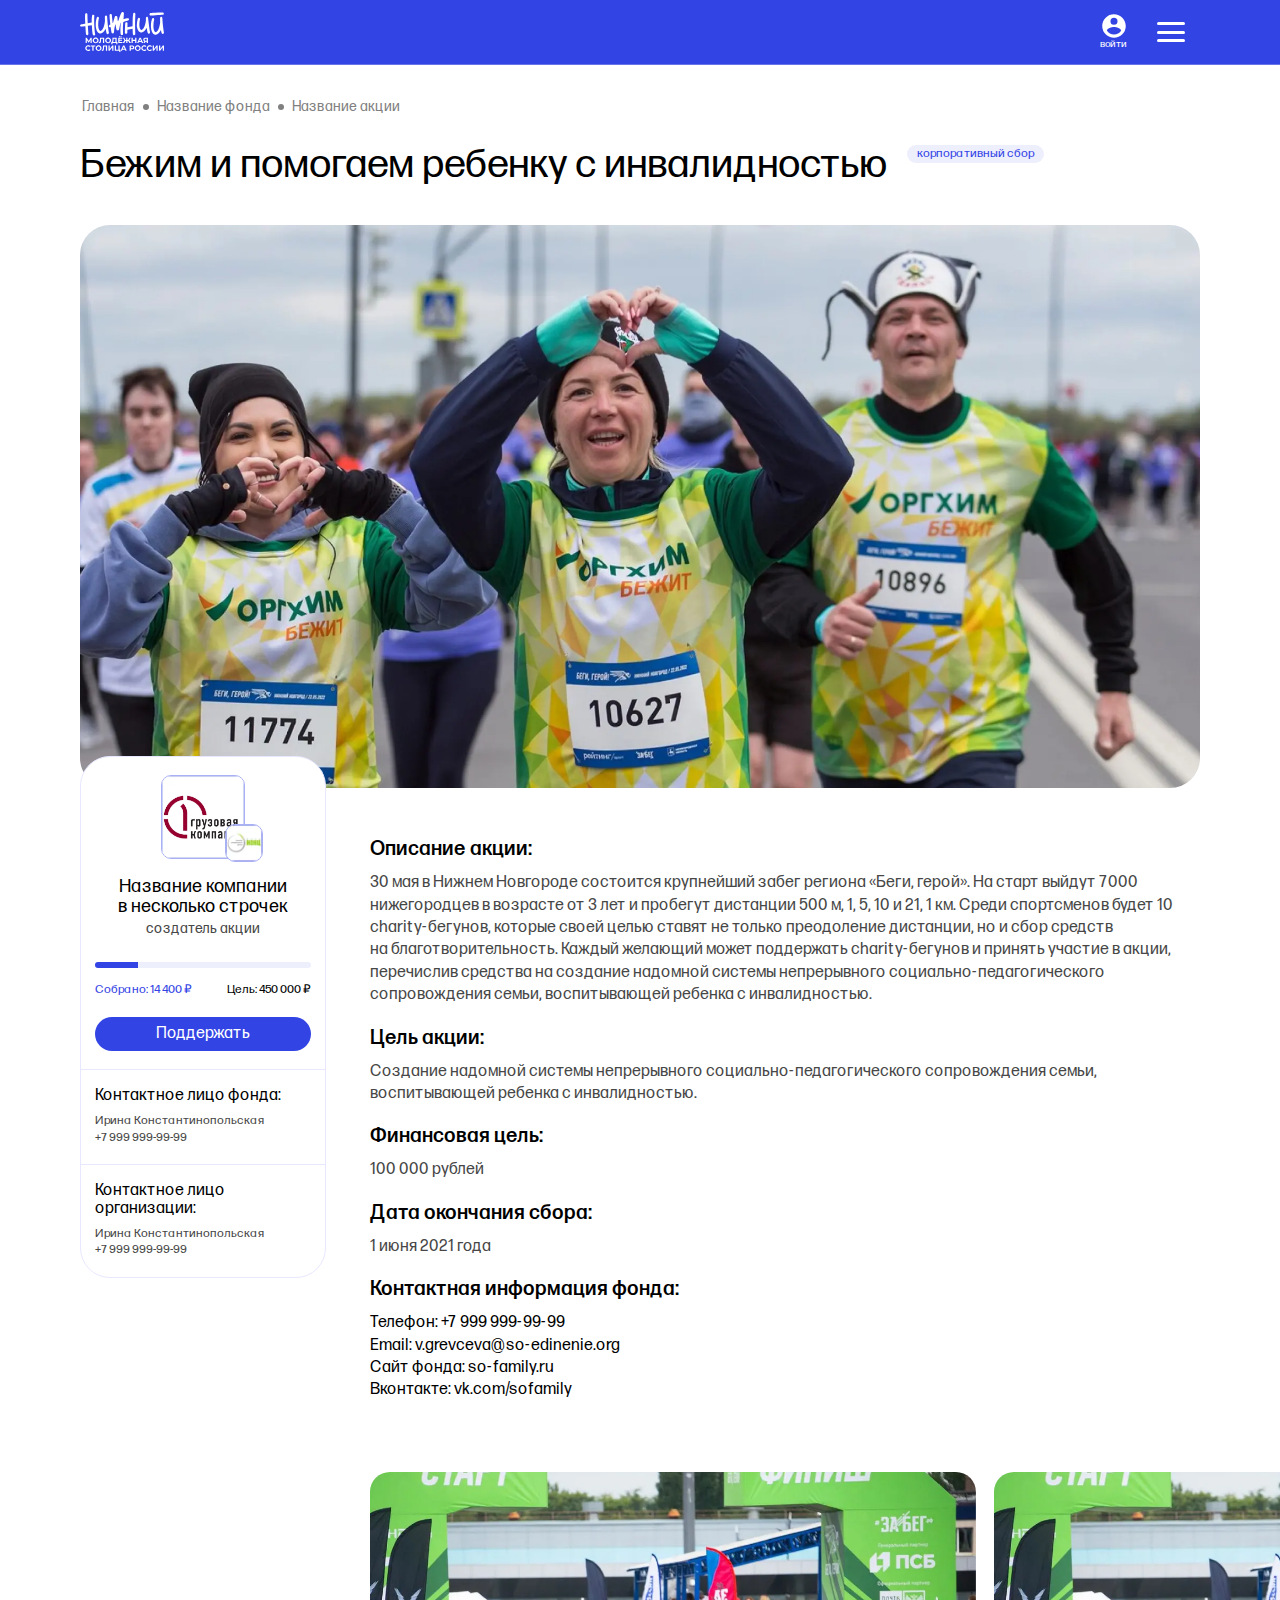
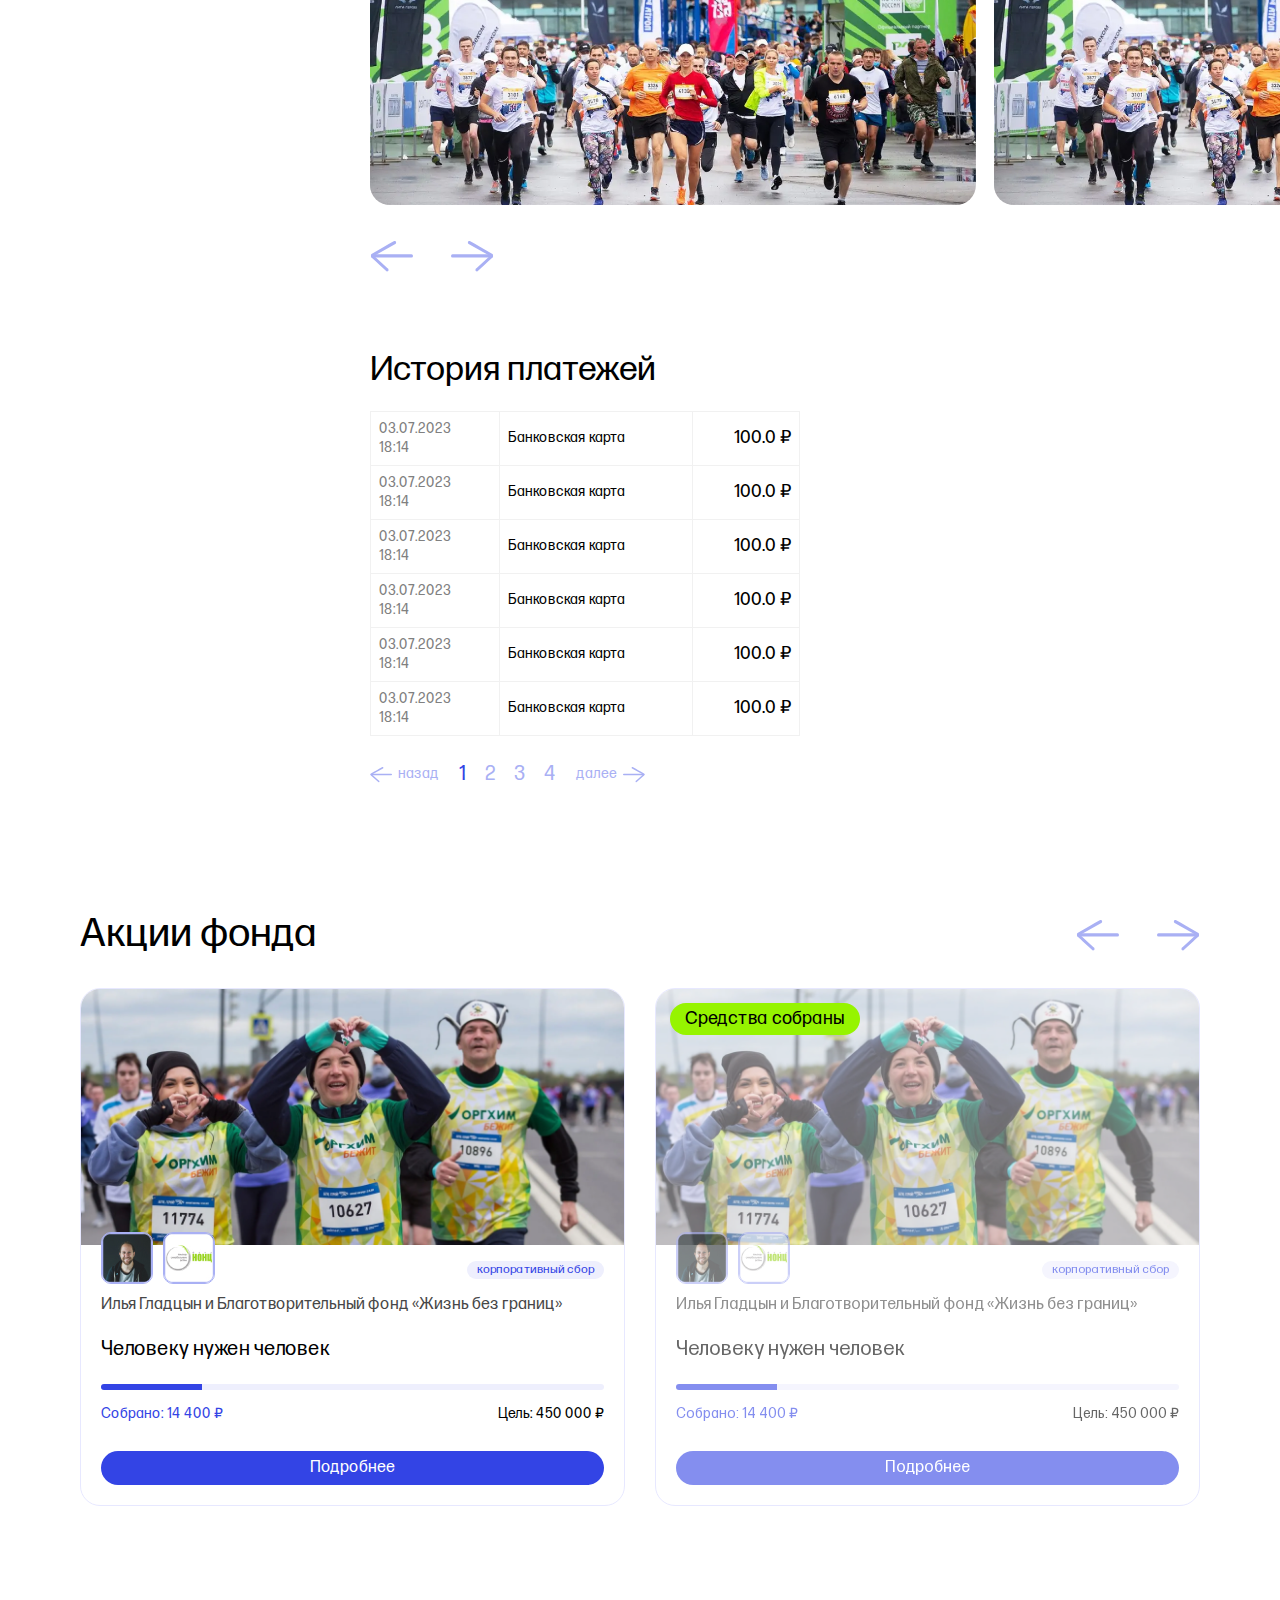
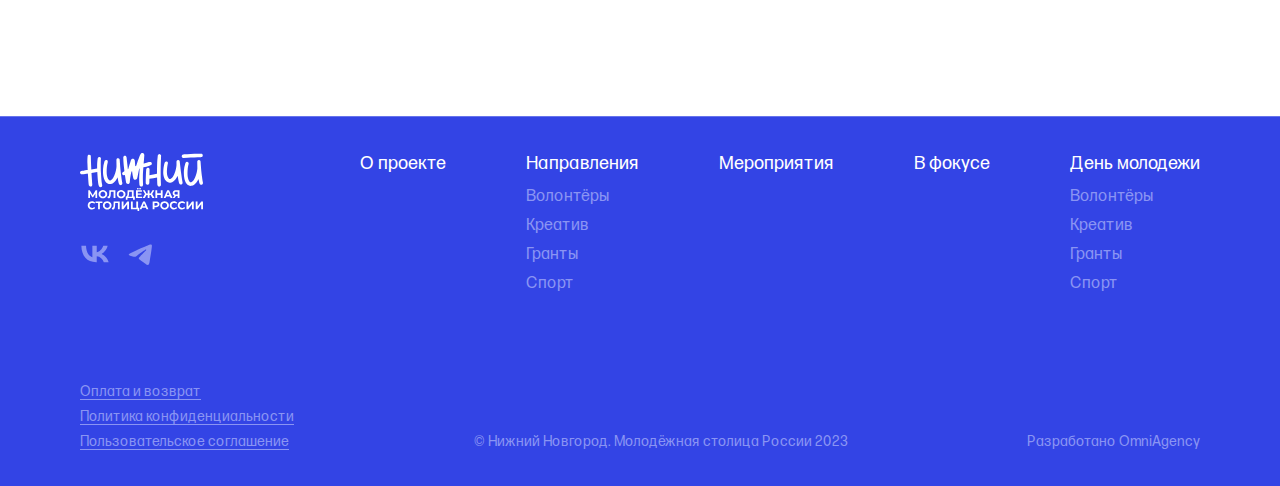
==== col-corp.html @ 0dfa9cb2 "upload" ====
<!DOCTYPE html>
<html lang="ru" class="page">
  <head>
  <meta charset="UTF-8" />
  <meta name="viewport" content="width=device-width, initial-scale=1.0" />
  <link rel="shortcut icon" href="favicon/favicon.ico" type="image/x-icon" />
  <link rel="apple-touch-icon" sizes="180x180" href="favicon/apple-touch-icon.png" />
  <link rel="icon" type="image/png" sizes="32x32" href="favicon/favicon-32x32.png" />
  <link rel="icon" type="image/png" sizes="16x16" href="favicon/favicon-16x16.png" />
  <meta http-equiv="X-UA-Compatible" content="ie=edge" />
  <meta name="theme-color" content="#111111" />
  <title>Добрые дела</title>
  <link rel="stylesheet" href="css/vendor.css" />
  <link rel="stylesheet" href="css/main.css" />
  <script defer src="js/main.js"></script>
</head>

  <body class="page__body">
    <header class="header">
  <div class="container">
    <div class="header__wrapper">
      <a href="#" class="header__logo">
        <img
        src="img/logo.svg"
        alt="Нижний"
        width="162"
        height="45"
      />
      </a>

      <nav class="nav" data-menu="">
        <div class="container nav-container">
          <ul class="nav__list list-reset">
            <li
              class="nav__item menu-item menu-item-type-custom menu-item-object-custom"
            >
              <a href="#" class="nav__link">О проекте</a>
              <div class="header-nav__arrow"></div>
            </li>
            <li
              class="nav__item menu-item-type-custom menu-item-object-custom menu-item-has-children"
            >
              <span class="nav__link">Направления</span>
              <div class="header-nav__arrow"></div>
              <ul class="sub-menu nav__submenu">
                <li
                  class="menu-item-type-post_type menu-item-object-page"
                >
                  <a href="#" class="nav__link">Волонтёры</a>
                  <div class="header-nav__arrow"></div>
                </li>
                <li
                  class="menu-item-type-post_type menu-item-object-page"
                >
                  <a href="#" class="nav__link">Креатив</a>
                  <div class="header-nav__arrow"></div>
                </li>
                <li
                  class="menu-item-type-post_type menu-item-object-page"
                >
                  <a href="#" class="nav__link">Гранты</a>
                  <div class="header-nav__arrow"></div>
                </li>
                <li
                  class="menu-item-type-post_type menu-item-object-page"
                >
                  <a href="#" class="nav__link">Спорт</a>
                  <div class="header-nav__arrow"></div>
                </li>
              </ul>
            </li>
            <li
              class="nav__item menu-item menu-item-type-post_type menu-item-object-page"
            >
              <a href="#" class="nav__link">Мероприятия</a>
              <div class="header-nav__arrow"></div>
            </li>
            <li
            class="nav__item menu-item menu-item-type-post_type menu-item-object-page"
          >
            <a href="#" class="nav__link">В фокусе</a>
            <div class="header-nav__arrow"></div>
          </li>
          <li
          class="nav__item menu-item-type-custom menu-item-object-custom menu-item-has-children"
        >
          <span class="nav__link">День молодежи</span>
          <div class="header-nav__arrow"></div>
          <ul class="sub-menu nav__submenu">
            <li
              class="menu-item-type-post_type menu-item-object-page"
            >
              <a href="#" class="nav__link">Волонтёры</a>
              <div class="header-nav__arrow"></div>
            </li>
            <li
              class="menu-item-type-post_type menu-item-object-page"
            >
              <a href="#" class="nav__link">Креатив</a>
              <div class="header-nav__arrow"></div>
            </li>
            <li
              class="menu-item-type-post_type menu-item-object-page"
            >
              <a href="#" class="nav__link">Гранты</a>
              <div class="header-nav__arrow"></div>
            </li>
            <li
              class="menu-item-type-post_type menu-item-object-page"
            >
              <a href="#" class="nav__link">Спорт</a>
              <div class="header-nav__arrow"></div>
            </li>
          </ul>
        </li>
          </ul>
        </div>
      </nav>

      <div class="header__wrap">
        <button class="header__enter">
          <svg>
            <use xlink:href="img/sprite.svg#avatar"></use>
          </svg>
          <span>войти</span>
        </button>
        <button
          class="burger btn-reset"
          aria-label="Открыть меню"
          aria-expanded="false"
          data-burger=""
        >
          <div class="burger-icon">
            <span></span>
          </div>
        </button>
      </div>
    </div>
  </div>
</header>

    <main class="main">
      <div class="breadcrumbs">
        <div class="container breadcrumbs__container">
          <div class="breadcrumbs__list list-reset">
            <li class="breadcrumbs__item">
              <a class="breadcrumbs__link" href="#" itemprop="url">Главная</a>
            </li>
            <li class="breadcrumbs__item">
              <a class="breadcrumbs__link" href="#" itemprop="url"
                >Название фонда</a
              >
            </li>
            <li class="breadcrumbs__item">
              <a class="breadcrumbs__link" href="#" itemprop="url"
                >Название акции</a
              >
            </li>
          </div>
          <a class="base-back__link" href="#">
            <svg
              width="17"
              height="16"
              viewBox="0 0 17 16"
              fill="none"
              xmlns="http://www.w3.org/2000/svg"
            >
              <path
                d="M6.46922 14.8723C5.6088 14 4.74762 13.1292 3.8857 12.2599C2.86338 11.2251 1.84518 10.1862 0.818561 9.15802C0.718228 9.07301 0.638114 8.95549 0.586825 8.81809C0.535536 8.68069 0.515012 8.5286 0.527456 8.37817C0.530413 8.32389 0.53099 8.26942 0.529183 8.21503C0.516409 8.04593 0.548396 7.8766 0.620209 7.73319C0.692021 7.58978 0.799664 7.48026 0.926512 7.42154C2.41933 6.5491 3.90916 5.66678 5.40048 4.7894C6.84717 3.93804 8.29448 3.08675 9.74242 2.23556C9.82779 2.18652 9.92215 2.16683 10.0159 2.1785C10.1096 2.19016 10.1993 2.23276 10.2759 2.30194C10.3524 2.37113 10.4131 2.46442 10.4516 2.57229C10.4902 2.68016 10.5053 2.79875 10.4953 2.91595C10.4846 3.02754 10.4515 3.13375 10.3991 3.22468C10.3466 3.3156 10.2766 3.38828 10.1955 3.43595L2.40547 8.01992C2.19907 8.14158 1.99266 8.26323 1.76829 8.3967C1.823 8.45727 1.86182 8.50387 1.90475 8.54629L3.81592 10.476L6.58593 13.2862C6.78195 13.4827 6.97817 13.677 7.17195 13.878C7.25065 13.9541 7.31096 14.056 7.34607 14.1724C7.38118 14.2888 7.3897 14.4149 7.37067 14.5367C7.3563 14.6505 7.31698 14.7568 7.25708 14.844C7.19718 14.9311 7.11906 14.9955 7.03141 15.0301C6.93535 15.0696 6.83241 15.0757 6.73346 15.048C6.63451 15.0202 6.54321 14.9595 6.46922 14.8723Z"
                fill="#808080"
              ></path>
              <rect
                width="16"
                height="1"
                rx="0.5"
                transform="matrix(-1 0 0 1 17 8)"
                fill="#808080"
              ></rect>
            </svg>
            назад
          </a>
        </div>
      </div>
      <section class="col">
        <div class="container">
          <div class="col__head">
            <h2 class="col__title section-title">
              Бежим и помогаем ребенку с инвалидностью
            </h2>
            <div class="col__type stock__type">корпоративный сбор</div>
          </div>
          <div class="col__body">
            <div class="col__cover">
              <picture>
                <source srcset="img/content/stock.webp" type="image/webp" />
                <img
                  loading="lazy"
                  src="img/content/stock.jpg"
                  class="image"
                  width=""
                  height=""
                  alt=""
                />
              </picture>
            </div>
            <div class="col__inner">
              <aside class="col-aside">
                <div class="col-aside__item">
                  <div class="col-aside__logo">
                    <picture class="col-aside__logo--main">
                      <source
                        srcset="img/content/fund_logo1.webp"
                        type="image/webp"
                      />
                      <img
                        loading="lazy"
                        src="img/content/fund_logo1.jpg"
                        alt=""
                      />
                    </picture>
                    <picture class="col-aside__logo--sec">
                      <source
                        srcset="img/content/fund_logo.webp"
                        type="image/webp"
                      />
                      <img
                        loading="lazy"
                        src="img/content/fund_logo.jpg"
                        alt=""
                      />
                    </picture>
                  </div>
                  <h4 class="col-aside__title" style="text-align: center">
                    Название компании в несколько строчек
                  </h4>
                  <span class="col-aside__author">создатель акции</span>
                  <div class="stock__footer">
                    <div class="stock__range"></div>
                    <div class="stock__cost">
                      <span class="stock__collected">Собрано: 14 400 ₽</span>
                      <span class="stock__aim">Цель: 450 000 ₽</span>
                    </div>
                  </div>
                  <button class="help__btn btn-main">Поддержать</button>
                </div>
                <div class="col-aside__item">
                  <h4 class="col-aside__title col-aside__title--link">
                    Контактное лицо фонда:
                  </h4>
                  <div class="col-aside__link">
                    <span>Ирина Константинопольская</span>
                    <a href="tel:+79999999999">+7 999 999-99-99</a>
                  </div>
                </div>
                <div class="col-aside__item">
                  <h4 class="col-aside__title col-aside__title--link">
                    Контактное лицо организации:
                  </h4>
                  <div class="col-aside__link">
                    <span>Ирина Константинопольская</span>
                    <a href="tel:+79999999999">+7 999 999-99-99</a>
                  </div>
                </div>
              </aside>
              <div class="col__content">
                <div class="col-info">
                  <div class="col-info__item">
                    <h4>Описание акции:</h4>
                    <span
                      >30 мая в Нижнем Новгороде состоится крупнейший забег
                      региона «Беги, герой». На старт выйдут 7000 нижегородцев в
                      возрасте от 3 лет и пробегут дистанции 500 м, 1, 5, 10 и
                      21, 1 км. Среди спортсменов будет 10 charity-бегунов,
                      которые своей целью ставят не только преодоление
                      дистанции, но и сбор средств на благотворительность.
                      Каждый желающий может поддержать сharity-бегунов и принять
                      участие в акции, перечислив средства на создание надомной
                      системы непрерывного социально-педагогического
                      сопровождения семьи, воспитывающей ребенка с
                      инвалидностью.</span
                    >
                  </div>
                  <div class="col-info__item">
                    <h4>Цель акции:</h4>
                    <span
                      >Создание надомной системы непрерывного
                      социально-педагогического сопровождения семьи,
                      воспитывающей ребенка с инвалидностью.</span
                    >
                  </div>
                  <div class="col-info__item">
                    <h4>Финансовая цель:</h4>
                    <span>100 000 рублей</span>
                  </div>
                  <div class="col-info__item">
                    <h4>Дата окончания сбора:</h4>
                    <span>1 июня 2021 года</span>
                  </div>
                  <div class="col-info__item">
                    <h4>Контактная информация фонда:</h4>
                    <span>
                      <p>
                        Телефон:
                        <a href="tel:+79999999999">+7 999 999-99-99</a>
                      </p>
                      <p>
                        Email:
                        <a href="mailto:v.grevceva@so-edinenie.org"
                          >v.grevceva@so-edinenie.org</a
                        >
                      </p>
                      <p>
                        Сайт фонда:
                        <a href="https://so-family.ru/" target="_blank"
                          >so-family.ru</a
                        >
                      </p>
                      <p>
                        Вконтакте:
                        <a href="https://vk.com/sofamily" target="_blank"
                          >vk.com/sofamily</a
                        >
                      </p>
                    </span>
                  </div>
                </div>
                <div class="sport-boley__block">
                  <div class="sport-boley__block-swiper col-slider">
                    <div class="swiper-wrapper">
                      <div class="swiper-slide">
                        <div class="col-slider__slide">
                          <picture>
                            <source
                              srcset="img/content/col.webp"
                              type="image/webp"
                            />
                            <img
                              loading="lazy"
                              src="img/content/col.jpg"
                              alt=""
                            />
                          </picture>
                        </div>
                      </div>
                      <div class="swiper-slide">
                        <div class="col-slider__slide">
                          <picture>
                            <source
                              srcset="img/content/col.webp"
                              type="image/webp"
                            />
                            <img
                              loading="lazy"
                              src="img/content/col.jpg"
                              alt=""
                            />
                          </picture>
                        </div>
                      </div>
                      <div class="swiper-slide">
                        <div class="col-slider__slide">
                          <picture>
                            <source
                              srcset="img/content/col.webp"
                              type="image/webp"
                            />
                            <img
                              loading="lazy"
                              src="img/content/col.jpg"
                              alt=""
                            />
                          </picture>
                        </div>
                      </div>
                      <div class="swiper-slide">
                        <div class="col-slider__slide">
                          <picture>
                            <source
                              srcset="img/content/col.webp"
                              type="image/webp"
                            />
                            <img
                              loading="lazy"
                              src="img/content/col.jpg"
                              alt=""
                            />
                          </picture>
                        </div>
                      </div>
                      <div class="swiper-slide">
                        <div class="col-slider__slide">
                          <picture>
                            <source
                              srcset="img/content/col.webp"
                              type="image/webp"
                            />
                            <img
                              loading="lazy"
                              src="img/content/col.jpg"
                              alt=""
                            />
                          </picture>
                        </div>
                      </div>
                    </div>

                    <div class="swiper-btn-block">
                      <div class="swiper-btn-prev">
                        <svg
                          width="43"
                          height="40"
                          viewBox="0 0 43 40"
                          fill="none"
                          xmlns="http://www.w3.org/2000/svg"
                        >
                          <path
                            d="M16.2083 35.9929C14.0061 33.9894 11.802 31.9895 9.5961 29.9931C6.97957 27.6167 4.37336 25.2302 1.7461 22.8693C1.48973 22.675 1.28375 22.4031 1.15028 22.0828C1.01681 21.7626 0.960893 21.4061 0.988544 21.0518C0.994639 20.924 0.994698 20.7959 0.98872 20.6681C0.952002 20.2712 1.02868 19.8713 1.20691 19.5301C1.38514 19.189 1.65502 18.9255 1.97485 18.7805C5.7342 16.6467 9.48572 14.4898 13.2412 12.3445C16.8842 10.2629 20.5288 8.18136 24.175 6.10002C24.39 5.98001 24.6286 5.9285 24.8663 5.95075C25.104 5.973 25.3324 6.0682 25.5281 6.22664C25.7238 6.38508 25.8799 6.60109 25.9804 6.85259C26.0808 7.1041 26.122 7.3821 26.0999 7.65819C26.0756 7.92118 25.9944 8.17273 25.864 8.38942C25.7335 8.6061 25.558 8.78085 25.3538 8.8974L5.73697 20.1057C5.21721 20.4031 4.69745 20.7006 4.13249 21.0268C4.27265 21.1662 4.37218 21.2736 4.48202 21.371L9.37337 25.8027L16.4631 32.257C16.9648 32.7084 17.4669 33.1543 17.963 33.6162C18.1643 33.7907 18.3197 34.0271 18.4117 34.2988C18.5036 34.5705 18.5284 34.8667 18.4833 35.1539C18.4499 35.4222 18.353 35.6746 18.2035 35.8827C18.054 36.0908 17.8578 36.2467 17.6366 36.3328C17.3943 36.4309 17.1337 36.4511 16.8823 36.3913C16.6309 36.3315 16.398 36.1938 16.2083 35.9929Z"
                            fill="#A9B0F4"
                          ></path>
                          <rect
                            width="42.0851"
                            height="3.05834"
                            rx="1.52917"
                            transform="matrix(-1 0 0 1 43 19.3696)"
                            fill="#A9B0F4"
                          ></rect>
                        </svg>
                      </div>
                      <div class="swiper-btn-next">
                        <svg
                          width="43"
                          height="40"
                          viewBox="0 0 43 40"
                          fill="none"
                          xmlns="http://www.w3.org/2000/svg"
                        >
                          <path
                            d="M26.7917 35.9929C28.9939 33.9894 31.198 31.9895 33.4039 29.9931C36.0204 27.6167 38.6266 25.2302 41.2539 22.8693C41.5103 22.675 41.7163 22.4031 41.8497 22.0828C41.9832 21.7626 42.0391 21.4061 42.0115 21.0518C42.0054 20.924 42.0053 20.7959 42.0113 20.6681C42.048 20.2712 41.9713 19.8713 41.7931 19.5301C41.6149 19.189 41.345 18.9255 41.0251 18.7805C37.2658 16.6467 33.5143 14.4898 29.7588 12.3445C26.1158 10.2629 22.4712 8.18136 18.825 6.10002C18.61 5.98001 18.3714 5.9285 18.1337 5.95075C17.896 5.973 17.6676 6.0682 17.4719 6.22664C17.2762 6.38508 17.1201 6.60109 17.0196 6.85259C16.9192 7.1041 16.878 7.3821 16.9001 7.65819C16.9244 7.92118 17.0056 8.17273 17.136 8.38942C17.2665 8.6061 17.442 8.78085 17.6462 8.8974L37.263 20.1057C37.7828 20.4031 38.3025 20.7006 38.8675 21.0268C38.7274 21.1662 38.6278 21.2736 38.518 21.371L33.6266 25.8027L26.5369 32.257C26.0352 32.7084 25.5331 33.1543 25.037 33.6162C24.8357 33.7907 24.6803 34.0271 24.5883 34.2988C24.4964 34.5705 24.4716 34.8667 24.5167 35.1539C24.5501 35.4222 24.647 35.6746 24.7965 35.8827C24.946 36.0908 25.1422 36.2467 25.3634 36.3328C25.6057 36.4309 25.8663 36.4511 26.1177 36.3913C26.3691 36.3315 26.602 36.1938 26.7917 35.9929Z"
                            fill="#A9B0F4"
                          ></path>
                          <rect
                            y="19.3696"
                            width="42.0851"
                            height="3.05834"
                            rx="1.52917"
                            fill="#A9B0F4"
                          ></rect>
                        </svg>
                      </div>
                    </div>
                  </div>
                  <div
                    class="swiper-pagination swiper-pagination-bullets swiper-pagination-horizontal"
                  >
                  </div>
                </div>
                <div class="hist">
  <h3 class="title-h3 hist__title">
    История платежей
  </h3>
  <div class="hist__table">
    <table id="hist-table" data-page-length='6'>
      <thead>
        <tr>
          <th>1</th>
          <th>2</th>
          <th>3</th>
        </tr>
      </thead>
      <tbody>
        <tr>
          <td>
            <span>03.07.2023</span>
            <span>18:14</span>
          </td>
          <td>Банковская карта</td>
          <td>100.0 ₽</td>
        </tr>
        <tr>
          <td>
            <span>03.07.2023</span>
            <span>18:14</span>
          </td>
          <td>Банковская карта</td>
          <td>100.0 ₽</td>
        </tr>
        <tr>
          <td>
            <span>03.07.2023</span>
            <span>18:14</span>
          </td>
          <td>Банковская карта</td>
          <td>100.0 ₽</td>
        </tr>
        <tr>
          <td>
            <span>03.07.2023</span>
            <span>18:14</span>
          </td>
          <td>Банковская карта</td>
          <td>100.0 ₽</td>
        </tr>
        <tr>
          <td>
            <span>03.07.2023</span>
            <span>18:14</span>
          </td>
          <td>Банковская карта</td>
          <td>100.0 ₽</td>
        </tr>
        <tr>
          <td>
            <span>03.07.2023</span>
            <span>18:14</span>
          </td>
          <td>Банковская карта</td>
          <td>100.0 ₽</td>
        </tr>
        <tr>
          <td>
            <span>03.07.2023</span>
            <span>18:14</span>
          </td>
          <td>Банковская карта</td>
          <td>100.0 ₽</td>
        </tr>
        <tr>
          <td>
            <span>03.07.2023</span>
            <span>18:14</span>
          </td>
          <td>Банковская карта</td>
          <td>100.0 ₽</td>
        </tr>
        <tr>
          <td>
            <span>03.07.2023</span>
            <span>18:14</span>
          </td>
          <td>Банковская карта</td>
          <td>100.0 ₽</td>
        </tr>
        <tr>
          <td>
            <span>03.07.2023</span>
            <span>18:14</span>
          </td>
          <td>Банковская карта</td>
          <td>100.0 ₽</td>
        </tr>
        <tr>
          <td>
            <span>03.07.2023</span>
            <span>18:14</span>
          </td>
          <td>Банковская карта</td>
          <td>100.0 ₽</td>
        </tr>
        <tr>
          <td>
            <span>03.07.2023</span>
            <span>18:14</span>
          </td>
          <td>Банковская карта</td>
          <td>100.0 ₽</td>
        </tr>
        <tr>
          <td>
            <span>03.07.2023</span>
            <span>18:14</span>
          </td>
          <td>Банковская карта</td>
          <td>100.0 ₽</td>
        </tr>
        <tr>
          <td>
            <span>03.07.2023</span>
            <span>18:14</span>
          </td>
          <td>Банковская карта</td>
          <td>100.0 ₽</td>
        </tr>
        <tr>
          <td>
            <span>03.07.2023</span>
            <span>18:14</span>
          </td>
          <td>Банковская карта</td>
          <td>100.0 ₽</td>
        </tr>
        <tr>
          <td>
            <span>03.07.2023</span>
            <span>18:14</span>
          </td>
          <td>Банковская карта</td>
          <td>100.0 ₽</td>
        </tr>
        <tr>
          <td>
            <span>03.07.2023</span>
            <span>18:14</span>
          </td>
          <td>Банковская карта</td>
          <td>100.0 ₽</td>
        </tr>
        <tr>
          <td>
            <span>03.07.2023</span>
            <span>18:14</span>
          </td>
          <td>Банковская карта</td>
          <td>100.0 ₽</td>
        </tr>
        <tr>
          <td>
            <span>03.07.2023</span>
            <span>18:14</span>
          </td>
          <td>Банковская карта</td>
          <td>100.0 ₽</td>
        </tr>
        <tr>
          <td>
            <span>03.07.2023</span>
            <span>18:14</span>
          </td>
          <td>Банковская карта</td>
          <td>100.0 ₽</td>
        </tr>
      </tbody>
    </table>
  </div>
</div>

              </div>
            </div>
          </div>
        </div>
      </section>
      <section class="event">
        <div class="container">
          <div class="event__head">
            <h2 class="event__title section-title">Акции фонда</h2>
            <div class="swiper-nav">
              <div
                class="event__prev swiper-button-event swiper-button-disabled"
                tabindex="-1"
                role="button"
                aria-label="Previous slide"
                aria-controls="swiper-wrapper-e65ce144671b12ad"
                aria-disabled="true"
              >
                <svg
                  width="43"
                  height="40"
                  viewBox="0 0 43 40"
                  fill="none"
                  xmlns="http://www.w3.org/2000/svg"
                >
                  <path
                    d="M16.2081 35.9929C14.0059 33.9894 11.8018 31.9895 9.59585 29.9931C6.97933 27.6167 4.37312 25.2302 1.74585 22.8693C1.48948 22.675 1.2835 22.4031 1.15003 22.0828C1.01656 21.7626 0.960649 21.4061 0.988299 21.0518C0.994394 20.924 0.994454 20.7959 0.988476 20.6681C0.951758 20.2712 1.02843 19.8713 1.20666 19.5301C1.3849 19.189 1.65477 18.9255 1.97461 18.7805C5.73396 16.6467 9.48547 14.4898 13.2409 12.3445C16.8839 10.2629 20.5286 8.18136 24.1748 6.10002C24.3898 5.98001 24.6283 5.9285 24.866 5.95075C25.1038 5.973 25.3321 6.0682 25.5279 6.22664C25.7236 6.38508 25.8797 6.60109 25.9801 6.85259C26.0806 7.1041 26.1218 7.3821 26.0996 7.65819C26.0753 7.92118 25.9942 8.17273 25.8637 8.38942C25.7333 8.6061 25.5578 8.78085 25.3536 8.8974L5.73672 20.1057C5.21697 20.4031 4.69721 20.7006 4.13225 21.0268C4.27241 21.1662 4.37193 21.2736 4.48178 21.371L9.37313 25.8027L16.4629 32.257C16.9645 32.7084 17.4666 33.1543 17.9627 33.6162C18.1641 33.7907 18.3195 34.0271 18.4114 34.2988C18.5034 34.5705 18.5282 34.8667 18.4831 35.1539C18.4496 35.4222 18.3528 35.6746 18.2033 35.8827C18.0538 36.0908 17.8575 36.2467 17.6364 36.3328C17.394 36.4309 17.1334 36.4511 16.882 36.3913C16.6306 36.3315 16.3978 36.1938 16.2081 35.9929Z"
                    fill="#A9B0F4"
                  ></path>
                  <rect
                    width="42.0851"
                    height="3.05834"
                    rx="1.52917"
                    transform="matrix(-1 0 0 1 42.9998 19.3696)"
                    fill="#A9B0F4"
                  ></rect>
                </svg>
              </div>
              <div
                class="event__next swiper-button-event"
                tabindex="0"
                role="button"
                aria-label="Next slide"
                aria-controls="swiper-wrapper-e65ce144671b12ad"
                aria-disabled="false"
              >
                <svg
                  width="43"
                  height="40"
                  viewBox="0 0 43 40"
                  fill="none"
                  xmlns="http://www.w3.org/2000/svg"
                >
                  <path
                    d="M26.7919 35.9929C28.9941 33.9894 31.1982 31.9895 33.4041 29.9931C36.0207 27.6167 38.6269 25.2302 41.2541 22.8693C41.5105 22.675 41.7165 22.4031 41.85 22.0828C41.9834 21.7626 42.0394 21.4061 42.0117 21.0518C42.0056 20.924 42.0055 20.7959 42.0115 20.6681C42.0482 20.2712 41.9716 19.8713 41.7933 19.5301C41.6151 19.189 41.3452 18.9255 41.0254 18.7805C37.266 16.6467 33.5145 14.4898 29.7591 12.3445C26.1161 10.2629 22.4714 8.18136 18.8252 6.10002C18.6102 5.98001 18.3717 5.9285 18.134 5.95075C17.8962 5.973 17.6679 6.0682 17.4721 6.22664C17.2764 6.38508 17.1203 6.60109 17.0199 6.85259C16.9194 7.1041 16.8782 7.3821 16.9004 7.65819C16.9247 7.92118 17.0058 8.17273 17.1363 8.38942C17.2667 8.6061 17.4422 8.78085 17.6464 8.8974L37.2633 20.1057C37.783 20.4031 38.3028 20.7006 38.8678 21.0268C38.7276 21.1662 38.6281 21.2736 38.5182 21.371L33.6269 25.8027L26.5371 32.257C26.0355 32.7084 25.5334 33.1543 25.0373 33.6162C24.8359 33.7907 24.6805 34.0271 24.5886 34.2988C24.4966 34.5705 24.4718 34.8667 24.5169 35.1539C24.5504 35.4222 24.6472 35.6746 24.7967 35.8827C24.9462 36.0908 25.1425 36.2467 25.3636 36.3328C25.606 36.4309 25.8666 36.4511 26.118 36.3913C26.3694 36.3315 26.6022 36.1938 26.7919 35.9929Z"
                    fill="#A9B0F4"
                  ></path>
                  <rect
                    x="0.000244141"
                    y="19.3696"
                    width="42.0851"
                    height="3.05834"
                    rx="1.52917"
                    fill="#A9B0F4"
                  ></rect>
                </svg>
              </div>
            </div>
          </div>
          <div class="event__grid">
            <div class="event__slider">
              <div class="swiper swiper-other">
                <div class="swiper-wrapper">
                  <div class="swiper-slide">
                    <div class="help__stock stock">
                      <picture class="stock__img">
                        <source srcset="img/content/stock.webp" type="image/webp" />
                        <img loading="lazy" src="img/content/stock.jpg" alt="Обложка сбора" />
                      </picture>
                      <div class="stock__body">
                        <div class="stock__avatars">
                          <div class="stock__icons">
                            <div class="stock__avatar">
                              <img src="img/content/avatar_1.jpg" alt="Автор" />
                            </div>
                            <div class="stock__avatar">
                              <img src="img/content/fund_logo.jpg" alt="Фонд" />
                            </div>
                          </div>
                          <div class="stock__type">корпоративный сбор</div>
                        </div>
                        <span class="stock__authors">
                          Илья Гладцын и Благотворительный фонд «Жизнь без границ»
                        </span>
                        <h3 class="stock__title">Человеку нужен человек</h3>
                        <div class="stock__footer">
                          <div class="stock__range"></div>
                          <div class="stock__cost">
                            <span class="stock__collected">Собрано: 14 400 ₽</span>
                            <span class="stock__aim">Цель: 450 000 ₽</span>
                          </div>
                        </div>
                        <a href="#" class="help__btn btn-main"> Подробнее </a>
                      </div>
                    </div>
                  </div>
                  <div class="swiper-slide">
                    <div class="help__stock stock stock-done">
                      <div class="stock__status stock__status-done">Средства собраны</div>
                      <picture class="stock__img">
                        <source srcset="img/content/stock.webp" type="image/webp" />
                        <img loading="lazy" src="img/content/stock.jpg" alt="Обложка сбора" />
                      </picture>
                      <div class="stock__body">
                        <div class="stock__avatars">
                          <div class="stock__icons">
                            <div class="stock__avatar">
                              <img src="img/content/avatar_1.jpg" alt="Автор" />
                            </div>
                            <div class="stock__avatar">
                              <img src="img/content/fund_logo.jpg" alt="Фонд" />
                            </div>
                          </div>
                          <div class="stock__type">корпоративный сбор</div>
                        </div>
                        <span class="stock__authors">
                          Илья Гладцын и Благотворительный фонд «Жизнь без границ»
                        </span>
                        <h3 class="stock__title">Человеку нужен человек</h3>
                        <div class="stock__footer">
                          <div class="stock__range"></div>
                          <div class="stock__cost">
                            <span class="stock__collected">Собрано: 14 400 ₽</span>
                            <span class="stock__aim">Цель: 450 000 ₽</span>
                          </div>
                        </div>
                        <a href="#" class="help__btn btn-main"> Подробнее </a>
                      </div>
                    </div>
                  </div>
                  <div class="swiper-slide">
                    <div class="help__stock stock stock-done">
                      <div class="stock__status stock__status-closed">Сбор закрыт</div>
                      <picture class="stock__img">
                        <source srcset="img/content/stock.webp" type="image/webp" />
                        <img loading="lazy" src="img/content/stock.jpg" alt="Обложка сбора" />
                      </picture>
                      <div class="stock__body">
                        <div class="stock__avatars">
                          <div class="stock__icons">
                            <div class="stock__avatar">
                              <img src="img/content/avatar_1.jpg" alt="Автор" />
                            </div>
                            <div class="stock__avatar">
                              <img src="img/content/fund_logo.jpg" alt="Фонд" />
                            </div>
                          </div>
                          <div class="stock__type">корпоративный сбор</div>
                        </div>
                        <span class="stock__authors">
                          Илья Гладцын и Благотворительный фонд «Жизнь без границ»
                        </span>
                        <h3 class="stock__title">Человеку нужен человек</h3>
                        <div class="stock__footer">
                          <div class="stock__range"></div>
                          <div class="stock__cost">
                            <span class="stock__collected">Собрано: 14 400 ₽</span>
                            <span class="stock__aim">Цель: 450 000 ₽</span>
                          </div>
                        </div>
                        <a href="#" class="help__btn btn-main"> Подробнее </a>
                      </div>
                    </div>
                  </div>
                  <div class="swiper-slide">
                    <div class="help__stock stock">
                      <picture class="stock__img">
                        <source srcset="img/content/stock.webp" type="image/webp" />
                        <img loading="lazy" src="img/content/stock.jpg" alt="Обложка сбора" />
                      </picture>
                      <div class="stock__body">
                        <div class="stock__avatars">
                          <div class="stock__icons">
                            <div class="stock__avatar">
                              <img src="img/content/avatar_1.jpg" alt="Автор" />
                            </div>
                            <div class="stock__avatar">
                              <img src="img/content/fund_logo.jpg" alt="Фонд" />
                            </div>
                          </div>
                          <div class="stock__type">корпоративный сбор</div>
                        </div>
                        <span class="stock__authors">
                          Илья Гладцын и Благотворительный фонд «Жизнь без границ»
                        </span>
                        <h3 class="stock__title">Человеку нужен человек</h3>
                        <div class="stock__footer">
                          <div class="stock__range"></div>
                          <div class="stock__cost">
                            <span class="stock__collected">Собрано: 14 400 ₽</span>
                            <span class="stock__aim">Цель: 450 000 ₽</span>
                          </div>
                        </div>
                        <a href="#" class="help__btn btn-main"> Подробнее </a>
                      </div>
                    </div>
                  </div>
                  <div class="swiper-slide">
                    <div class="help__stock stock">
                      <picture class="stock__img">
                        <source srcset="img/content/stock.webp" type="image/webp" />
                        <img loading="lazy" src="img/content/stock.jpg" alt="Обложка сбора" />
                      </picture>
                      <div class="stock__body">
                        <div class="stock__avatars">
                          <div class="stock__icons">
                            <div class="stock__avatar">
                              <img src="img/content/avatar_1.jpg" alt="Автор" />
                            </div>
                            <div class="stock__avatar">
                              <img src="img/content/fund_logo.jpg" alt="Фонд" />
                            </div>
                          </div>
                          <div class="stock__type">корпоративный сбор</div>
                        </div>
                        <span class="stock__authors">
                          Илья Гладцын и Благотворительный фонд «Жизнь без границ»
                        </span>
                        <h3 class="stock__title">Человеку нужен человек</h3>
                        <div class="stock__footer">
                          <div class="stock__range"></div>
                          <div class="stock__cost">
                            <span class="stock__collected">Собрано: 14 400 ₽</span>
                            <span class="stock__aim">Цель: 450 000 ₽</span>
                          </div>
                        </div>
                        <a href="#" class="help__btn btn-main"> Подробнее </a>
                      </div>
                    </div>
                  </div>
                </div>
                <div class="swiper-pagination event-pagination">
                  <span
                    class="swiper-pagination-bullet swiper-pagination-bullet-active"
                  ></span
                  ><span class="swiper-pagination-bullet"></span>
                </div>
              </div>
            </div>
          </div>
        </div>
      </section>
    </main>

    <footer class="footer">
  <div class="container">
    <div class="footer__top">
      <div class="footer__wrap">
        <a href="#" class="footer__logo">
          <img
            src="img/logo.svg"
            alt="Нижний"
            width="162"
            height="45"
          />
        </a>
        <ul class="socials list-reset">
          <li>
            <a href="#" target="_blank" class="socials__link">
              <svg
                width="30"
                height="30"
                viewBox="0 0 30 30"
                fill="none"
                xmlns="http://www.w3.org/2000/svg"
              >
                <path
                  d="M16.2178 23.1818C6.89975 23.1818 1.58498 17.0392 1.36353 6.81812H6.03106C6.18438 14.3202 9.62532 17.4979 12.3509 18.1531V6.81812H16.746V13.2882C19.4375 13.0098 22.265 10.0614 23.2189 6.81812H27.614C26.8815 10.8148 23.8152 13.7632 21.6348 14.9754C23.8152 15.9582 27.3075 18.5298 28.6363 23.1818H23.7982C22.7591 20.0695 20.17 17.6617 16.746 17.3341V23.1818H16.2178Z"
                  fill="#8A94F3"
                ></path>
              </svg>
            </a>
          </li>
          <li>
            <a href="#" target="_blank" class="socials__link">
              <svg
                width="30"
                height="30"
                viewBox="0 0 30 30"
                fill="none"
                xmlns="http://www.w3.org/2000/svg"
              >
                <path
                  fill-rule="evenodd"
                  clip-rule="evenodd"
                  d="M4.32092 14.2601C10.5437 11.3735 14.6932 9.4705 16.7695 8.55105C22.6975 5.92584 23.9293 5.46981 24.7322 5.45475C24.9087 5.45144 25.3036 5.49803 25.5593 5.71899C25.7753 5.90555 25.8347 6.15758 25.8631 6.33447C25.8915 6.51136 25.927 6.91431 25.8988 7.22917C25.5776 10.8229 24.1876 19.5439 23.4804 23.5689C23.1812 25.2721 22.592 25.8431 22.0216 25.899C20.782 26.0205 19.8407 25.0268 18.6401 24.1888C16.7613 22.8776 15.7 22.0614 13.8763 20.7819C11.7688 19.3032 13.135 18.4905 14.3361 17.1623C14.6504 16.8147 20.1122 11.5253 20.2179 11.0455C20.2311 10.9855 20.2434 10.7618 20.1186 10.6437C19.9937 10.5256 19.8095 10.566 19.6766 10.5981C19.4882 10.6436 16.4869 12.7557 10.6727 16.9344C9.8208 17.5573 9.04917 17.8607 8.35781 17.8448C7.59565 17.8273 6.12955 17.386 5.03965 17.0088C3.70286 16.5461 2.64039 16.3015 2.73291 15.5158C2.7811 15.1065 3.31044 14.688 4.32092 14.2601Z"
                  fill="#8A94F3"
                ></path>
              </svg>
            </a>
          </li>
        </ul>
      </div>

      <ul class="nav__list list-reset footer__nav">
        <li
          class="nav__item menu-item menu-item-type-custom menu-item-object-custom"
        >
          <a href="#" class="nav__link">О проекте</a>
          <div class="header-nav__arrow"></div>
        </li>
        <li
          class="nav__item menu-item-type-custom menu-item-object-custom menu-item-has-children"
        >
          <span class="nav__link">Направления</span>
          <div class="header-nav__arrow"></div>
          <ul class="sub-menu nav__submenu">
            <li
              class="menu-item-type-post_type menu-item-object-page"
            >
              <a href="#" class="nav__link">Волонтёры</a>
              <div class="header-nav__arrow"></div>
            </li>
            <li
              class="menu-item-type-post_type menu-item-object-page"
            >
              <a href="#" class="nav__link">Креатив</a>
              <div class="header-nav__arrow"></div>
            </li>
            <li
              class="menu-item-type-post_type menu-item-object-page"
            >
              <a href="#" class="nav__link">Гранты</a>
              <div class="header-nav__arrow"></div>
            </li>
            <li
              class="menu-item-type-post_type menu-item-object-page"
            >
              <a href="#" class="nav__link">Спорт</a>
              <div class="header-nav__arrow"></div>
            </li>
          </ul>
        </li>
        <li
          class="nav__item menu-item menu-item-type-post_type menu-item-object-page"
        >
          <a href="#" class="nav__link">Мероприятия</a>
          <div class="header-nav__arrow"></div>
        </li>
        <li
        class="nav__item menu-item menu-item-type-post_type menu-item-object-page"
      >
        <a href="#" class="nav__link">В фокусе</a>
        <div class="header-nav__arrow"></div>
      </li>
      <li
      class="nav__item menu-item-type-custom menu-item-object-custom menu-item-has-children"
    >
      <span class="nav__link">День молодежи</span>
      <div class="header-nav__arrow"></div>
      <ul class="sub-menu nav__submenu">
        <li
          class="menu-item-type-post_type menu-item-object-page"
        >
          <a href="#" class="nav__link">Волонтёры</a>
          <div class="header-nav__arrow"></div>
        </li>
        <li
          class="menu-item-type-post_type menu-item-object-page"
        >
          <a href="#" class="nav__link">Креатив</a>
          <div class="header-nav__arrow"></div>
        </li>
        <li
          class="menu-item-type-post_type menu-item-object-page"
        >
          <a href="#" class="nav__link">Гранты</a>
          <div class="header-nav__arrow"></div>
        </li>
        <li
          class="menu-item-type-post_type menu-item-object-page"
        >
          <a href="#" class="nav__link">Спорт</a>
          <div class="header-nav__arrow"></div>
        </li>
      </ul>
    </li>
      </ul>
    </div>
    <div class="footer__bottom">
      <div class="footer__links">
        <a href="#" class="footer__link">
          <span>Оплата и возврат</span>
        </a>
        <a href="#" class="footer__link">
          <span>Политика конфиденциальности</span>
        </a>
        <a href="#" class="footer__link">
          <span>Пользовательское соглашение</span>
        </a>
      </div>
      <div class="footer__copyright">
        © Нижний Новгород. Молодёжная столица России 2023
      </div>
      <a
        href="#"
        class="footer__link footer__link--nounderline"
      >
        <span> Разработано OmniAgency</span>
      </a>
    </div>
  </div>
</footer>

  </body>
</html>
---- css/vendor.css ----
@charset "UTF-8";
/* Box sizing rules */
*,
*::before,
*::after {
  -webkit-box-sizing: border-box;
  box-sizing: border-box;
}

:active, :hover, :focus {
  outline: 0;
  outline-offset: 0;
}

/* Remove default padding */
ul[class],
ol[class] {
  padding: 0;
}

/* Remove default margin */
body,
h1,
h2,
h3,
h4,
p,
ul[class],
ol[class],
li,
figure,
figcaption,
blockquote,
dl,
dd {
  margin: 0;
}

/* Set core body defaults */
body {
  scroll-behavior: smooth;
  text-rendering: optimizeSpeed;
  line-height: 1.5;
}

/* Remove list styles on ul, ol elements with a class attribute */
ul[class] ol[class] {
  list-style: none;
}

/* Make images easier to work with */
img {
  max-width: 100%;
  display: block;
}

/* Natural flow and rhythm in articles by default */
article > * + * {
  margin-top: 1em;
}

/* Inherit fonts for inputs and buttons */
input,
button,
textarea,
select {
  font: inherit;
}

/* Remove all animations and transitions for people that prefer not to see them */
@media (prefers-reduced-motion: reduce) {
  * {
    -webkit-animation-duration: 0.01ms !important;
    animation-duration: 0.01ms !important;
    -webkit-animation-iteration-count: 1 !important;
    animation-iteration-count: 1 !important;
    -webkit-transition-duration: 0.01ms !important;
    -o-transition-duration: 0.01ms !important;
    transition-duration: 0.01ms !important;
    scroll-behavior: auto !important;
  }
}
a {
  text-decoration: none;
  color: inherit;
}

textarea {
  margin: 0;
  padding: 0;
}

html, body {
  height: 100%;
}

li {
  list-style: none;
}

input[type=search]::-webkit-search-decoration,
input[type=search]::-webkit-search-cancel-button,
input[type=search]::-webkit-search-results-button,
input[type=search]::-webkit-search-results-decoration {
  -webkit-appearance: none;
}

html {
  -webkit-box-sizing: border-box;
  box-sizing: border-box;
}

*, :after, :before {
  -webkit-box-sizing: inherit;
  box-sizing: inherit;
}

.disable-scroll {
  position: relative;
  overflow: hidden;
  height: 100vh;
  position: fixed;
  left: 0;
  top: 0;
  width: 100%;
}

.graph-modal {
  --transition-time:0.3s;
  position: fixed;
  left: 0;
  top: 0;
  right: 0;
  bottom: 0;
  z-index: 1000;
  background-color: rgba(0, 0, 0, 0.7);
  cursor: pointer;
  overflow-y: auto;
  overflow-x: hidden;
  text-align: center;
  opacity: 0;
  visibility: hidden;
  -webkit-transition: opacity var(--transition-time), visibility var(--transition-time);
  -o-transition: opacity var(--transition-time), visibility var(--transition-time);
  transition: opacity var(--transition-time), visibility var(--transition-time);
}

.graph-modal:before {
  content: "";
  display: inline-block;
  vertical-align: middle;
  height: 100%;
}

.graph-modal__container {
  position: relative;
  width: 1000px;
  margin: 50px auto;
  display: inline-block;
  vertical-align: middle;
  background-color: #fff;
  border-radius: 10px;
  padding: 20px;
  cursor: default;
  text-align: left;
  display: none;
}

@media (max-width: 1024px) {
  .graph-modal__container {
    width: 90%;
  }
}
.graph-modal__close {
  position: absolute;
  right: 10px;
  top: 10px;
  border: none;
  padding: 0;
  width: 20px;
  height: 20px;
  background-color: transparent;
  background-image: url("data:image/svg+xml;charset=utf-8,%3Csvg xmlns='http://www.w3.org/2000/svg' viewBox='0 0 512.001 512.001'%3E%3Cpath d='M284.286 256.002L506.143 34.144c7.811-7.811 7.811-20.475 0-28.285-7.811-7.81-20.475-7.811-28.285 0L256 227.717 34.143 5.859c-7.811-7.811-20.475-7.811-28.285 0-7.81 7.811-7.811 20.475 0 28.285l221.857 221.857L5.858 477.859c-7.811 7.811-7.811 20.475 0 28.285a19.938 19.938 0 0014.143 5.857 19.94 19.94 0 0014.143-5.857L256 284.287l221.857 221.857c3.905 3.905 9.024 5.857 14.143 5.857s10.237-1.952 14.143-5.857c7.811-7.811 7.811-20.475 0-28.285L284.286 256.002z'/%3E%3C/svg%3E");
  cursor: pointer;
}

.graph-modal.is-open {
  opacity: 1;
  visibility: visible;
  -webkit-transition: opacity var(--transition-time), visibility var(--transition-time);
  -o-transition: opacity var(--transition-time), visibility var(--transition-time);
  transition: opacity var(--transition-time), visibility var(--transition-time);
}

.graph-modal__container.graph-modal-open {
  display: inline-block;
}

.fade {
  opacity: 0;
}

.fade, .fade.animate-open {
  -webkit-transition: opacity var(--transition-time);
  -o-transition: opacity var(--transition-time);
  transition: opacity var(--transition-time);
}

.fade.animate-open {
  opacity: 1;
}

.fadeInUp {
  opacity: 0;
  -webkit-transform: translateY(-100px);
  -ms-transform: translateY(-100px);
  transform: translateY(-100px);
}

.fadeInUp, .fadeInUp.animate-open {
  -webkit-transition: opacity var(--transition-time), -webkit-transform var(--transition-time);
  transition: opacity var(--transition-time), -webkit-transform var(--transition-time);
  -o-transition: transform var(--transition-time), opacity var(--transition-time);
  transition: transform var(--transition-time), opacity var(--transition-time);
  transition: transform var(--transition-time), opacity var(--transition-time), -webkit-transform var(--transition-time);
}

.fadeInUp.animate-open {
  opacity: 1;
  -webkit-transform: translateY(0);
  -ms-transform: translateY(0);
  transform: translateY(0);
} /**
 * Swiper 7.4.1
 * Most modern mobile touch slider and framework with hardware accelerated transitions
 * https://swiperjs.com
 *
 * Copyright 2014-2021 Vladimir Kharlampidi
 *
 * Released under the MIT License
 *
 * Released on: December 24, 2021
 */
@font-face {
  font-family: swiper-icons;
  src: url("data:application/font-woff;charset=utf-8;base64, [base64]//wADZ2x5ZgAAAywAAADMAAAD2MHtryVoZWFkAAABbAAAADAAAAA2E2+eoWhoZWEAAAGcAAAAHwAAACQC9gDzaG10eAAAAigAAAAZAAAArgJkABFsb2NhAAAC0AAAAFoAAABaFQAUGG1heHAAAAG8AAAAHwAAACAAcABAbmFtZQAAA/gAAAE5AAACXvFdBwlwb3N0AAAFNAAAAGIAAACE5s74hXjaY2BkYGAAYpf5Hu/j+W2+MnAzMYDAzaX6QjD6/4//Bxj5GA8AuRwMYGkAPywL13jaY2BkYGA88P8Agx4j+/8fQDYfA1AEBWgDAIB2BOoAeNpjYGRgYNBh4GdgYgABEMnIABJzYNADCQAACWgAsQB42mNgYfzCOIGBlYGB0YcxjYGBwR1Kf2WQZGhhYGBiYGVmgAFGBiQQkOaawtDAoMBQxXjg/wEGPcYDDA4wNUA2CCgwsAAAO4EL6gAAeNpj2M0gyAACqxgGNWBkZ2D4/wMA+xkDdgAAAHjaY2BgYGaAYBkGRgYQiAHyGMF8FgYHIM3DwMHABGQrMOgyWDLEM1T9/w8UBfEMgLzE////P/5//f/V/xv+r4eaAAeMbAxwIUYmIMHEgKYAYjUcsDAwsLKxc3BycfPw8jEQA/[base64]/uznmfPFBNODM2K7MTQ45YEAZqGP81AmGGcF3iPqOop0r1SPTaTbVkfUe4HXj97wYE+yNwWYxwWu4v1ugWHgo3S1XdZEVqWM7ET0cfnLGxWfkgR42o2PvWrDMBSFj/IHLaF0zKjRgdiVMwScNRAoWUoH78Y2icB/yIY09An6AH2Bdu/UB+yxopYshQiEvnvu0dURgDt8QeC8PDw7Fpji3fEA4z/PEJ6YOB5hKh4dj3EvXhxPqH/SKUY3rJ7srZ4FZnh1PMAtPhwP6fl2PMJMPDgeQ4rY8YT6Gzao0eAEA409DuggmTnFnOcSCiEiLMgxCiTI6Cq5DZUd3Qmp10vO0LaLTd2cjN4fOumlc7lUYbSQcZFkutRG7g6JKZKy0RmdLY680CDnEJ+UMkpFFe1RN7nxdVpXrC4aTtnaurOnYercZg2YVmLN/d/gczfEimrE/fs/bOuq29Zmn8tloORaXgZgGa78yO9/cnXm2BpaGvq25Dv9S4E9+5SIc9PqupJKhYFSSl47+Qcr1mYNAAAAeNptw0cKwkAAAMDZJA8Q7OUJvkLsPfZ6zFVERPy8qHh2YER+3i/BP83vIBLLySsoKimrqKqpa2hp6+jq6RsYGhmbmJqZSy0sraxtbO3sHRydnEMU4uR6yx7JJXveP7WrDycAAAAAAAH//wACeNpjYGRgYOABYhkgZgJCZgZNBkYGLQZtIJsFLMYAAAw3ALgAeNolizEKgDAQBCchRbC2sFER0YD6qVQiBCv/H9ezGI6Z5XBAw8CBK/m5iQQVauVbXLnOrMZv2oLdKFa8Pjuru2hJzGabmOSLzNMzvutpB3N42mNgZGBg4GKQYzBhYMxJLMlj4GBgAYow/P/PAJJhLM6sSoWKfWCAAwDAjgbRAAB42mNgYGBkAIIbCZo5IPrmUn0hGA0AO8EFTQAA");
  font-weight: 400;
  font-style: normal;
}
:root {
  --swiper-theme-color:#007aff;
}

.swiper {
  margin-left: auto;
  margin-right: auto;
  position: relative;
  overflow: hidden;
  list-style: none;
  padding: 0;
  z-index: 1;
}

.swiper-vertical > .swiper-wrapper {
  -webkit-box-orient: vertical;
  -webkit-box-direction: normal;
  -ms-flex-direction: column;
  flex-direction: column;
}

.swiper-wrapper {
  position: relative;
  width: 100%;
  height: 100%;
  z-index: 1;
  display: -webkit-box;
  display: -ms-flexbox;
  display: flex;
  -webkit-transition-property: -webkit-transform;
  transition-property: -webkit-transform;
  -o-transition-property: transform;
  transition-property: transform;
  transition-property: transform, -webkit-transform;
  -webkit-box-sizing: content-box;
  box-sizing: content-box;
}

.swiper-android .swiper-slide, .swiper-wrapper {
  -webkit-transform: translate3d(0px, 0, 0);
  transform: translate3d(0px, 0, 0);
}

.swiper-pointer-events {
  -ms-touch-action: pan-y;
  touch-action: pan-y;
}

.swiper-pointer-events.swiper-vertical {
  -ms-touch-action: pan-x;
  touch-action: pan-x;
}

.swiper-slide {
  -ms-flex-negative: 0;
  flex-shrink: 0;
  width: 100%;
  height: 100%;
  position: relative;
  -webkit-transition-property: -webkit-transform;
  transition-property: -webkit-transform;
  -o-transition-property: transform;
  transition-property: transform;
  transition-property: transform, -webkit-transform;
}

.swiper-slide-invisible-blank {
  visibility: hidden;
}

.swiper-autoheight, .swiper-autoheight .swiper-slide {
  height: auto;
}

.swiper-autoheight .swiper-wrapper {
  -webkit-box-align: start;
  -ms-flex-align: start;
  align-items: flex-start;
  -webkit-transition-property: height, -webkit-transform;
  transition-property: height, -webkit-transform;
  -o-transition-property: transform, height;
  transition-property: transform, height;
  transition-property: transform, height, -webkit-transform;
}

.swiper-3d, .swiper-3d.swiper-css-mode .swiper-wrapper {
  -webkit-perspective: 1200px;
  perspective: 1200px;
}

.swiper-3d .swiper-cube-shadow, .swiper-3d .swiper-slide, .swiper-3d .swiper-slide-shadow, .swiper-3d .swiper-slide-shadow-bottom, .swiper-3d .swiper-slide-shadow-left, .swiper-3d .swiper-slide-shadow-right, .swiper-3d .swiper-slide-shadow-top, .swiper-3d .swiper-wrapper {
  -webkit-transform-style: preserve-3d;
  transform-style: preserve-3d;
}

.swiper-3d .swiper-slide-shadow, .swiper-3d .swiper-slide-shadow-bottom, .swiper-3d .swiper-slide-shadow-left, .swiper-3d .swiper-slide-shadow-right, .swiper-3d .swiper-slide-shadow-top {
  position: absolute;
  left: 0;
  top: 0;
  width: 100%;
  height: 100%;
  pointer-events: none;
  z-index: 10;
}

.swiper-3d .swiper-slide-shadow {
  background: rgba(0, 0, 0, 0.15);
}

.swiper-3d .swiper-slide-shadow-left {
  background-image: -webkit-gradient(linear, right top, left top, from(rgba(0, 0, 0, 0.5)), to(rgba(0, 0, 0, 0)));
  background-image: -o-linear-gradient(right, rgba(0, 0, 0, 0.5), rgba(0, 0, 0, 0));
  background-image: linear-gradient(to left, rgba(0, 0, 0, 0.5), rgba(0, 0, 0, 0));
}

.swiper-3d .swiper-slide-shadow-right {
  background-image: -webkit-gradient(linear, left top, right top, from(rgba(0, 0, 0, 0.5)), to(rgba(0, 0, 0, 0)));
  background-image: -o-linear-gradient(left, rgba(0, 0, 0, 0.5), rgba(0, 0, 0, 0));
  background-image: linear-gradient(to right, rgba(0, 0, 0, 0.5), rgba(0, 0, 0, 0));
}

.swiper-3d .swiper-slide-shadow-top {
  background-image: -webkit-gradient(linear, left bottom, left top, from(rgba(0, 0, 0, 0.5)), to(rgba(0, 0, 0, 0)));
  background-image: -o-linear-gradient(bottom, rgba(0, 0, 0, 0.5), rgba(0, 0, 0, 0));
  background-image: linear-gradient(to top, rgba(0, 0, 0, 0.5), rgba(0, 0, 0, 0));
}

.swiper-3d .swiper-slide-shadow-bottom {
  background-image: -webkit-gradient(linear, left top, left bottom, from(rgba(0, 0, 0, 0.5)), to(rgba(0, 0, 0, 0)));
  background-image: -o-linear-gradient(top, rgba(0, 0, 0, 0.5), rgba(0, 0, 0, 0));
  background-image: linear-gradient(to bottom, rgba(0, 0, 0, 0.5), rgba(0, 0, 0, 0));
}

.swiper-css-mode > .swiper-wrapper {
  overflow: auto;
  scrollbar-width: none;
  -ms-overflow-style: none;
}

.swiper-css-mode > .swiper-wrapper::-webkit-scrollbar {
  display: none;
}

.swiper-css-mode > .swiper-wrapper > .swiper-slide {
  scroll-snap-align: start start;
}

.swiper-horizontal.swiper-css-mode > .swiper-wrapper {
  -ms-scroll-snap-type: x mandatory;
  scroll-snap-type: x mandatory;
}

.swiper-vertical.swiper-css-mode > .swiper-wrapper {
  -ms-scroll-snap-type: y mandatory;
  scroll-snap-type: y mandatory;
}

.swiper-centered > .swiper-wrapper::before {
  content: "";
  -ms-flex-negative: 0;
  flex-shrink: 0;
  -webkit-box-ordinal-group: 10000;
  -ms-flex-order: 9999;
  order: 9999;
}

.swiper-centered.swiper-horizontal > .swiper-wrapper > .swiper-slide:first-child {
  -webkit-margin-start: var(--swiper-centered-offset-before);
  margin-inline-start: var(--swiper-centered-offset-before);
}

.swiper-centered.swiper-horizontal > .swiper-wrapper::before {
  height: 100%;
  min-height: 1px;
  width: var(--swiper-centered-offset-after);
}

.swiper-centered.swiper-vertical > .swiper-wrapper > .swiper-slide:first-child {
  -webkit-margin-before: var(--swiper-centered-offset-before);
  margin-block-start: var(--swiper-centered-offset-before);
}

.swiper-centered.swiper-vertical > .swiper-wrapper::before {
  width: 100%;
  min-width: 1px;
  height: var(--swiper-centered-offset-after);
}

.swiper-centered > .swiper-wrapper > .swiper-slide {
  scroll-snap-align: center center;
}

.swiper-virtual.swiper-css-mode .swiper-wrapper::after {
  content: "";
  position: absolute;
  left: 0;
  top: 0;
  pointer-events: none;
}

.swiper-virtual.swiper-css-mode.swiper-horizontal .swiper-wrapper::after {
  height: 1px;
  width: var(--swiper-virtual-size);
}

.swiper-virtual.swiper-css-mode.swiper-vertical .swiper-wrapper::after {
  width: 1px;
  height: var(--swiper-virtual-size);
}

:root {
  --swiper-navigation-size:44px;
}

.swiper-button-next, .swiper-button-prev {
  position: absolute;
  top: 50%;
  width: calc(var(--swiper-navigation-size) / 44 * 27);
  height: var(--swiper-navigation-size);
  margin-top: calc(0px - var(--swiper-navigation-size) / 2);
  z-index: 10;
  cursor: pointer;
  display: -webkit-box;
  display: -ms-flexbox;
  display: flex;
  -webkit-box-align: center;
  -ms-flex-align: center;
  align-items: center;
  -webkit-box-pack: center;
  -ms-flex-pack: center;
  justify-content: center;
  color: var(--swiper-navigation-color, var(--swiper-theme-color));
}

.swiper-button-next.swiper-button-disabled, .swiper-button-prev.swiper-button-disabled {
  opacity: 0.35;
  cursor: auto;
  pointer-events: none;
}

.swiper-button-next:after, .swiper-button-prev:after {
  font-family: swiper-icons;
  font-size: var(--swiper-navigation-size);
  text-transform: none !important;
  letter-spacing: 0;
  text-transform: none;
  font-variant: initial;
  line-height: 1;
}

.swiper-button-prev, .swiper-rtl .swiper-button-next {
  left: 10px;
  right: auto;
}

.swiper-button-prev:after, .swiper-rtl .swiper-button-next:after {
  content: "prev";
}

.swiper-button-next, .swiper-rtl .swiper-button-prev {
  right: 10px;
  left: auto;
}

.swiper-button-next:after, .swiper-rtl .swiper-button-prev:after {
  content: "next";
}

.swiper-button-lock {
  display: none;
}

.swiper-pagination {
  position: absolute;
  text-align: center;
  -webkit-transition: 0.3s opacity;
  -o-transition: 0.3s opacity;
  transition: 0.3s opacity;
  -webkit-transform: translate3d(0, 0, 0);
  transform: translate3d(0, 0, 0);
  z-index: 10;
}

.swiper-pagination.swiper-pagination-hidden {
  opacity: 0;
}

.swiper-horizontal > .swiper-pagination-bullets, .swiper-pagination-bullets.swiper-pagination-horizontal, .swiper-pagination-custom, .swiper-pagination-fraction {
  bottom: 10px;
  left: 0;
  width: 100%;
}

.swiper-pagination-bullets-dynamic {
  overflow: hidden;
  font-size: 0;
}

.swiper-pagination-bullets-dynamic .swiper-pagination-bullet {
  -webkit-transform: scale(0.33);
  -ms-transform: scale(0.33);
  transform: scale(0.33);
  position: relative;
}

.swiper-pagination-bullets-dynamic .swiper-pagination-bullet-active {
  -webkit-transform: scale(1);
  -ms-transform: scale(1);
  transform: scale(1);
}

.swiper-pagination-bullets-dynamic .swiper-pagination-bullet-active-main {
  -webkit-transform: scale(1);
  -ms-transform: scale(1);
  transform: scale(1);
}

.swiper-pagination-bullets-dynamic .swiper-pagination-bullet-active-prev {
  -webkit-transform: scale(0.66);
  -ms-transform: scale(0.66);
  transform: scale(0.66);
}

.swiper-pagination-bullets-dynamic .swiper-pagination-bullet-active-prev-prev {
  -webkit-transform: scale(0.33);
  -ms-transform: scale(0.33);
  transform: scale(0.33);
}

.swiper-pagination-bullets-dynamic .swiper-pagination-bullet-active-next {
  -webkit-transform: scale(0.66);
  -ms-transform: scale(0.66);
  transform: scale(0.66);
}

.swiper-pagination-bullets-dynamic .swiper-pagination-bullet-active-next-next {
  -webkit-transform: scale(0.33);
  -ms-transform: scale(0.33);
  transform: scale(0.33);
}

.swiper-pagination-bullet {
  width: var(--swiper-pagination-bullet-width, var(--swiper-pagination-bullet-size, 8px));
  height: var(--swiper-pagination-bullet-height, var(--swiper-pagination-bullet-size, 8px));
  display: inline-block;
  border-radius: 50%;
  background: var(--swiper-pagination-bullet-inactive-color, #000);
  opacity: var(--swiper-pagination-bullet-inactive-opacity, 0.2);
}

button.swiper-pagination-bullet {
  border: none;
  margin: 0;
  padding: 0;
  -webkit-box-shadow: none;
  box-shadow: none;
  -webkit-appearance: none;
  -moz-appearance: none;
  appearance: none;
}

.swiper-pagination-clickable .swiper-pagination-bullet {
  cursor: pointer;
}

.swiper-pagination-bullet:only-child {
  display: none !important;
}

.swiper-pagination-bullet-active {
  opacity: var(--swiper-pagination-bullet-opacity, 1);
  background: var(--swiper-pagination-color, var(--swiper-theme-color));
}

.swiper-pagination-vertical.swiper-pagination-bullets, .swiper-vertical > .swiper-pagination-bullets {
  right: 10px;
  top: 50%;
  -webkit-transform: translate3d(0px, -50%, 0);
  transform: translate3d(0px, -50%, 0);
}

.swiper-pagination-vertical.swiper-pagination-bullets .swiper-pagination-bullet, .swiper-vertical > .swiper-pagination-bullets .swiper-pagination-bullet {
  margin: var(--swiper-pagination-bullet-vertical-gap, 6px) 0;
  display: block;
}

.swiper-pagination-vertical.swiper-pagination-bullets.swiper-pagination-bullets-dynamic, .swiper-vertical > .swiper-pagination-bullets.swiper-pagination-bullets-dynamic {
  top: 50%;
  -webkit-transform: translateY(-50%);
  -ms-transform: translateY(-50%);
  transform: translateY(-50%);
  width: 8px;
}

.swiper-pagination-vertical.swiper-pagination-bullets.swiper-pagination-bullets-dynamic .swiper-pagination-bullet, .swiper-vertical > .swiper-pagination-bullets.swiper-pagination-bullets-dynamic .swiper-pagination-bullet {
  display: inline-block;
  -webkit-transition: 0.2s top, 0.2s -webkit-transform;
  transition: 0.2s top, 0.2s -webkit-transform;
  -o-transition: 0.2s transform, 0.2s top;
  transition: 0.2s transform, 0.2s top;
  transition: 0.2s transform, 0.2s top, 0.2s -webkit-transform;
}

.swiper-horizontal > .swiper-pagination-bullets .swiper-pagination-bullet, .swiper-pagination-horizontal.swiper-pagination-bullets .swiper-pagination-bullet {
  margin: 0 var(--swiper-pagination-bullet-horizontal-gap, 4px);
}

.swiper-horizontal > .swiper-pagination-bullets.swiper-pagination-bullets-dynamic, .swiper-pagination-horizontal.swiper-pagination-bullets.swiper-pagination-bullets-dynamic {
  left: 50%;
  -webkit-transform: translateX(-50%);
  -ms-transform: translateX(-50%);
  transform: translateX(-50%);
  white-space: nowrap;
}

.swiper-horizontal > .swiper-pagination-bullets.swiper-pagination-bullets-dynamic .swiper-pagination-bullet, .swiper-pagination-horizontal.swiper-pagination-bullets.swiper-pagination-bullets-dynamic .swiper-pagination-bullet {
  -webkit-transition: 0.2s left, 0.2s -webkit-transform;
  transition: 0.2s left, 0.2s -webkit-transform;
  -o-transition: 0.2s transform, 0.2s left;
  transition: 0.2s transform, 0.2s left;
  transition: 0.2s transform, 0.2s left, 0.2s -webkit-transform;
}

.swiper-horizontal.swiper-rtl > .swiper-pagination-bullets-dynamic .swiper-pagination-bullet {
  -webkit-transition: 0.2s right, 0.2s -webkit-transform;
  transition: 0.2s right, 0.2s -webkit-transform;
  -o-transition: 0.2s transform, 0.2s right;
  transition: 0.2s transform, 0.2s right;
  transition: 0.2s transform, 0.2s right, 0.2s -webkit-transform;
}

.swiper-pagination-progressbar {
  background: rgba(0, 0, 0, 0.25);
  position: absolute;
}

.swiper-pagination-progressbar .swiper-pagination-progressbar-fill {
  background: var(--swiper-pagination-color, var(--swiper-theme-color));
  position: absolute;
  left: 0;
  top: 0;
  width: 100%;
  height: 100%;
  -webkit-transform: scale(0);
  -ms-transform: scale(0);
  transform: scale(0);
  -webkit-transform-origin: left top;
  -ms-transform-origin: left top;
  transform-origin: left top;
}

.swiper-rtl .swiper-pagination-progressbar .swiper-pagination-progressbar-fill {
  -webkit-transform-origin: right top;
  -ms-transform-origin: right top;
  transform-origin: right top;
}

.swiper-horizontal > .swiper-pagination-progressbar, .swiper-pagination-progressbar.swiper-pagination-horizontal, .swiper-pagination-progressbar.swiper-pagination-vertical.swiper-pagination-progressbar-opposite, .swiper-vertical > .swiper-pagination-progressbar.swiper-pagination-progressbar-opposite {
  width: 100%;
  height: 4px;
  left: 0;
  top: 0;
}

.swiper-horizontal > .swiper-pagination-progressbar.swiper-pagination-progressbar-opposite, .swiper-pagination-progressbar.swiper-pagination-horizontal.swiper-pagination-progressbar-opposite, .swiper-pagination-progressbar.swiper-pagination-vertical, .swiper-vertical > .swiper-pagination-progressbar {
  width: 4px;
  height: 100%;
  left: 0;
  top: 0;
}

.swiper-pagination-lock {
  display: none;
}

.swiper-scrollbar {
  border-radius: 10px;
  position: relative;
  -ms-touch-action: none;
  background: rgba(0, 0, 0, 0.1);
}

.swiper-horizontal > .swiper-scrollbar {
  position: absolute;
  left: 1%;
  bottom: 3px;
  z-index: 50;
  height: 5px;
  width: 98%;
}

.swiper-vertical > .swiper-scrollbar {
  position: absolute;
  right: 3px;
  top: 1%;
  z-index: 50;
  width: 5px;
  height: 98%;
}

.swiper-scrollbar-drag {
  height: 100%;
  width: 100%;
  position: relative;
  background: rgba(0, 0, 0, 0.5);
  border-radius: 10px;
  left: 0;
  top: 0;
}

.swiper-scrollbar-cursor-drag {
  cursor: move;
}

.swiper-scrollbar-lock {
  display: none;
}

.swiper-zoom-container {
  width: 100%;
  height: 100%;
  display: -webkit-box;
  display: -ms-flexbox;
  display: flex;
  -webkit-box-pack: center;
  -ms-flex-pack: center;
  justify-content: center;
  -webkit-box-align: center;
  -ms-flex-align: center;
  align-items: center;
  text-align: center;
}

.swiper-zoom-container > canvas, .swiper-zoom-container > img, .swiper-zoom-container > svg {
  max-width: 100%;
  max-height: 100%;
  -o-object-fit: contain;
  object-fit: contain;
}

.swiper-slide-zoomed {
  cursor: move;
}

.swiper-lazy-preloader {
  width: 42px;
  height: 42px;
  position: absolute;
  left: 50%;
  top: 50%;
  margin-left: -21px;
  margin-top: -21px;
  z-index: 10;
  -webkit-transform-origin: 50%;
  -ms-transform-origin: 50%;
  transform-origin: 50%;
  -webkit-animation: swiper-preloader-spin 1s infinite linear;
  animation: swiper-preloader-spin 1s infinite linear;
  -webkit-box-sizing: border-box;
  box-sizing: border-box;
  border: 4px solid var(--swiper-preloader-color, var(--swiper-theme-color));
  border-radius: 50%;
  border-top-color: transparent;
}

.swiper-lazy-preloader-white {
  --swiper-preloader-color:#fff;
}

.swiper-lazy-preloader-black {
  --swiper-preloader-color:#000;
}

@-webkit-keyframes swiper-preloader-spin {
  100% {
    -webkit-transform: rotate(360deg);
    transform: rotate(360deg);
  }
}

@keyframes swiper-preloader-spin {
  100% {
    -webkit-transform: rotate(360deg);
    transform: rotate(360deg);
  }
}
.swiper .swiper-notification {
  position: absolute;
  left: 0;
  top: 0;
  pointer-events: none;
  opacity: 0;
  z-index: -1000;
}

.swiper-free-mode > .swiper-wrapper {
  -webkit-transition-timing-function: ease-out;
  -o-transition-timing-function: ease-out;
  transition-timing-function: ease-out;
  margin: 0 auto;
}

.swiper-grid > .swiper-wrapper {
  -ms-flex-wrap: wrap;
  flex-wrap: wrap;
}

.swiper-grid-column > .swiper-wrapper {
  -ms-flex-wrap: wrap;
  flex-wrap: wrap;
  -webkit-box-orient: vertical;
  -webkit-box-direction: normal;
  -ms-flex-direction: column;
  flex-direction: column;
}

.swiper-fade.swiper-free-mode .swiper-slide {
  -webkit-transition-timing-function: ease-out;
  -o-transition-timing-function: ease-out;
  transition-timing-function: ease-out;
}

.swiper-fade .swiper-slide {
  pointer-events: none;
  -webkit-transition-property: opacity;
  -o-transition-property: opacity;
  transition-property: opacity;
}

.swiper-fade .swiper-slide .swiper-slide {
  pointer-events: none;
}

.swiper-fade .swiper-slide-active, .swiper-fade .swiper-slide-active .swiper-slide-active {
  pointer-events: auto;
}

.swiper-cube {
  overflow: visible;
}

.swiper-cube .swiper-slide {
  pointer-events: none;
  -webkit-backface-visibility: hidden;
  backface-visibility: hidden;
  z-index: 1;
  visibility: hidden;
  -webkit-transform-origin: 0 0;
  -ms-transform-origin: 0 0;
  transform-origin: 0 0;
  width: 100%;
  height: 100%;
}

.swiper-cube .swiper-slide .swiper-slide {
  pointer-events: none;
}

.swiper-cube.swiper-rtl .swiper-slide {
  -webkit-transform-origin: 100% 0;
  -ms-transform-origin: 100% 0;
  transform-origin: 100% 0;
}

.swiper-cube .swiper-slide-active, .swiper-cube .swiper-slide-active .swiper-slide-active {
  pointer-events: auto;
}

.swiper-cube .swiper-slide-active, .swiper-cube .swiper-slide-next, .swiper-cube .swiper-slide-next + .swiper-slide, .swiper-cube .swiper-slide-prev {
  pointer-events: auto;
  visibility: visible;
}

.swiper-cube .swiper-slide-shadow-bottom, .swiper-cube .swiper-slide-shadow-left, .swiper-cube .swiper-slide-shadow-right, .swiper-cube .swiper-slide-shadow-top {
  z-index: 0;
  -webkit-backface-visibility: hidden;
  backface-visibility: hidden;
}

.swiper-cube .swiper-cube-shadow {
  position: absolute;
  left: 0;
  bottom: 0px;
  width: 100%;
  height: 100%;
  opacity: 0.6;
  z-index: 0;
}

.swiper-cube .swiper-cube-shadow:before {
  content: "";
  background: #000;
  position: absolute;
  left: 0;
  top: 0;
  bottom: 0;
  right: 0;
  -webkit-filter: blur(50px);
  filter: blur(50px);
}

.swiper-flip {
  overflow: visible;
}

.swiper-flip .swiper-slide {
  pointer-events: none;
  -webkit-backface-visibility: hidden;
  backface-visibility: hidden;
  z-index: 1;
}

.swiper-flip .swiper-slide .swiper-slide {
  pointer-events: none;
}

.swiper-flip .swiper-slide-active, .swiper-flip .swiper-slide-active .swiper-slide-active {
  pointer-events: auto;
}

.swiper-flip .swiper-slide-shadow-bottom, .swiper-flip .swiper-slide-shadow-left, .swiper-flip .swiper-slide-shadow-right, .swiper-flip .swiper-slide-shadow-top {
  z-index: 0;
  -webkit-backface-visibility: hidden;
  backface-visibility: hidden;
}

.swiper-creative .swiper-slide {
  -webkit-backface-visibility: hidden;
  backface-visibility: hidden;
  overflow: hidden;
  -webkit-transition-property: opacity, height, -webkit-transform;
  transition-property: opacity, height, -webkit-transform;
  -o-transition-property: transform, opacity, height;
  transition-property: transform, opacity, height;
  transition-property: transform, opacity, height, -webkit-transform;
}

.swiper-cards {
  overflow: visible;
}

.swiper-cards .swiper-slide {
  -webkit-transform-origin: center bottom;
  -ms-transform-origin: center bottom;
  transform-origin: center bottom;
  -webkit-backface-visibility: hidden;
  backface-visibility: hidden;
  overflow: hidden;
}

.croppie-container {
  width: 100%;
  height: 100%;
}

.croppie-container .cr-image {
  z-index: -1;
  position: absolute;
  top: 0;
  left: 0;
  -webkit-transform-origin: 0 0;
  -ms-transform-origin: 0 0;
  transform-origin: 0 0;
  max-height: none;
  max-width: none;
}

.croppie-container .cr-boundary {
  position: relative;
  overflow: hidden;
  margin: 0 auto;
  z-index: 1;
  width: 100%;
  height: 100%;
}

.croppie-container .cr-viewport,
.croppie-container .cr-resizer {
  position: absolute;
  border: 2px solid #fff;
  margin: auto;
  top: 0;
  bottom: 0;
  right: 0;
  left: 0;
  -webkit-box-shadow: 0 0 2000px 2000px rgba(0, 0, 0, 0.5);
  box-shadow: 0 0 2000px 2000px rgba(0, 0, 0, 0.5);
  z-index: 0;
}

.croppie-container .cr-resizer {
  z-index: 2;
  -webkit-box-shadow: none;
  box-shadow: none;
  pointer-events: none;
}

.croppie-container .cr-resizer-vertical,
.croppie-container .cr-resizer-horisontal {
  position: absolute;
  pointer-events: all;
}

.croppie-container .cr-resizer-vertical::after,
.croppie-container .cr-resizer-horisontal::after {
  display: block;
  position: absolute;
  -webkit-box-sizing: border-box;
  box-sizing: border-box;
  border: 1px solid black;
  background: #fff;
  width: 10px;
  height: 10px;
  content: "";
}

.croppie-container .cr-resizer-vertical {
  bottom: -5px;
  cursor: row-resize;
  width: 100%;
  height: 10px;
}

.croppie-container .cr-resizer-vertical::after {
  left: 50%;
  margin-left: -5px;
}

.croppie-container .cr-resizer-horisontal {
  right: -5px;
  cursor: col-resize;
  width: 10px;
  height: 100%;
}

.croppie-container .cr-resizer-horisontal::after {
  top: 50%;
  margin-top: -5px;
}

.croppie-container .cr-original-image {
  display: none;
}

.croppie-container .cr-vp-circle {
  border-radius: 50%;
}

.croppie-container .cr-overlay {
  z-index: 1;
  position: absolute;
  cursor: move;
  -ms-touch-action: none;
  touch-action: none;
}

.croppie-container .cr-slider-wrap {
  width: 75%;
  margin: 15px auto;
  text-align: center;
}

.croppie-result {
  position: relative;
  overflow: hidden;
}

.croppie-result img {
  position: absolute;
}

.croppie-container .cr-image,
.croppie-container .cr-overlay,
.croppie-container .cr-viewport {
  -webkit-transform: translateZ(0);
  -ms-transform: translateZ(0);
  transform: translateZ(0);
}

/*************************************/
/***** STYLING RANGE INPUT ***********/
/*************************************/
/*http://brennaobrien.com/blog/2014/05/style-input-type-range-in-every-browser.html */
/*************************************/
.cr-slider {
  -webkit-appearance: none;
  /*removes default webkit styles*/
  /*border: 1px solid white; */ /*fix for FF unable to apply focus style bug */
  width: 300px;
  /*required for proper track sizing in FF*/
  max-width: 100%;
  padding-top: 8px;
  padding-bottom: 8px;
  background-color: transparent;
}

.cr-slider::-webkit-slider-runnable-track {
  width: 100%;
  height: 3px;
  background: rgba(0, 0, 0, 0.5);
  border: 0;
  border-radius: 3px;
}

.cr-slider::-webkit-slider-thumb {
  -webkit-appearance: none;
  border: none;
  height: 16px;
  width: 16px;
  border-radius: 50%;
  background: #ddd;
  margin-top: -6px;
}

.cr-slider:focus {
  outline: none;
}

/*
.cr-slider:focus::-webkit-slider-runnable-track {
background: #ccc;
}
*/
.cr-slider::-moz-range-track {
  width: 100%;
  height: 3px;
  background: rgba(0, 0, 0, 0.5);
  border: 0;
  border-radius: 3px;
}

.cr-slider::-moz-range-thumb {
  border: none;
  height: 16px;
  width: 16px;
  border-radius: 50%;
  background: #ddd;
  margin-top: -6px;
}

/*hide the outline behind the border*/
.cr-slider:-moz-focusring {
  outline: 1px solid white;
  outline-offset: -1px;
}

.cr-slider::-ms-track {
  width: 100%;
  height: 5px;
  background: transparent;
  /*remove bg colour from the track, we'll use ms-fill-lower and ms-fill-upper instead */
  border-color: transparent; /*leave room for the larger thumb to overflow with a transparent border */
  border-width: 6px 0;
  color: transparent; /*remove default tick marks*/
}

.cr-slider::-ms-fill-lower {
  background: rgba(0, 0, 0, 0.5);
  border-radius: 10px;
}

.cr-slider::-ms-fill-upper {
  background: rgba(0, 0, 0, 0.5);
  border-radius: 10px;
}

.cr-slider::-ms-thumb {
  border: none;
  height: 16px;
  width: 16px;
  border-radius: 50%;
  background: #ddd;
  margin-top: 1px;
}

.cr-slider:focus::-ms-fill-lower {
  background: rgba(0, 0, 0, 0.5);
}

.cr-slider:focus::-ms-fill-upper {
  background: rgba(0, 0, 0, 0.5);
}

/*******************************************/
/***********************************/
/* Rotation Tools */
/***********************************/
.cr-rotate-controls {
  position: absolute;
  bottom: 5px;
  left: 5px;
  z-index: 1;
}

.cr-rotate-controls button {
  border: 0;
  background: none;
}

.cr-rotate-controls i:before {
  display: inline-block;
  font-style: normal;
  font-weight: 900;
  font-size: 22px;
}

.cr-rotate-l i:before {
  content: "↺";
}

.cr-rotate-r i:before {
  content: "↻";
}
---- css/main.css ----
@charset "UTF-8";
:root {
  --font-family: "Forma DJR Cyrillic Micro", sans-serif;
  --content-width: 1120px;
  --container-offset: 22px;
  --container-width: calc(var(--content-width) + (var(--container-offset) * 2));
  --white-color: #fff;
  --black-color: #000000;
  --gray-color: #808080;
  --primary-color: #3344e5;
  --light-blue: #8A94F3;
  --secondary-color: #96f400;
}

/* stylelint-disable */ /* stylelint-disable */ /* stylelint-disable */
.custom-checkbox__field:checked + .custom-checkbox__content::after {
  opacity: 1;
}

.custom-checkbox__field:focus + .custom-checkbox__content::before {
  outline: 2px solid #f00;
  outline-offset: 2px;
}

.custom-checkbox__field:disabled + .custom-checkbox__content {
  opacity: 0.4;
  pointer-events: none;
}

/* stylelint-disable */ /* stylelint-disable */ /* stylelint-disable value-keyword-case */
@font-face {
  font-family: "Forma DJR Cyrillic Micro";
  src: url("../fonts/../fonts/FormaDJRCyrillicMicro-Medium.woff2") format("woff2");
  font-weight: 500;
  font-display: swap;
  font-style: normal;
}
@font-face {
  font-family: "Forma DJR Cyrillic Micro";
  src: url("../fonts/../fonts/FormaDJRCyrillicMicro-Regular.woff2") format("woff2");
  font-weight: 400;
  font-display: swap;
  font-style: normal;
}
html {
  -webkit-box-sizing: border-box;
  box-sizing: border-box;
}

*,
*::before,
*::after {
  -webkit-box-sizing: inherit;
  box-sizing: inherit;
}

h1,
h2,
h3,
h4,
h5,
h6 {
  margin: 0;
}

.page {
  height: 100%;
  font-family: var(--font-family, sans-serif);
  -webkit-text-size-adjust: 100%;
}

.page__body {
  margin: 0;
  min-width: 320px;
  min-height: 100%;
  font-size: 16px;
  display: -webkit-box;
  display: -ms-flexbox;
  display: flex;
  -webkit-box-orient: vertical;
  -webkit-box-direction: normal;
  -ms-flex-direction: column;
  flex-direction: column;
  overflow-x: hidden;
}

.main {
  -webkit-box-flex: 1;
  -ms-flex: 1 1 auto;
  flex: 1 1 auto;
  padding-top: 100px;
  padding-bottom: 250px;
  position: relative;
  z-index: 800;
  background: #ffffff;
}
@media (max-width: 1366px) {
  .main {
    padding-top: 65px;
    padding-bottom: 210px;
  }
}
@media (max-width: 767px) {
  .main {
    padding-bottom: 180px;
  }
}
@media (max-width: 1366px) {
  .main-page {
    padding-top: 80px;
    padding-bottom: 210px;
  }
}
@media (max-width: 767px) {
  .main-page {
    padding-bottom: 180px;
    padding-top: 60px;
  }
}

img {
  display: block;
  height: auto;
  max-width: 100%;
  -o-object-fit: cover;
  object-fit: cover;
}

a {
  text-decoration: none;
  color: inherit;
}

.site-container {
  overflow: hidden;
  display: -webkit-box;
  display: -ms-flexbox;
  display: flex;
  -webkit-box-orient: vertical;
  -webkit-box-direction: normal;
  -ms-flex-direction: column;
  flex-direction: column;
}

.is-hidden {
  display: none !important; /* stylelint-disable-line declaration-no-important */
}

.btn-reset {
  border: none;
  padding: 0;
  background-color: transparent;
  cursor: pointer;
}

ul,
ol {
  list-style: none;
  margin: 0;
  padding: 0;
}

.list-reset {
  list-style: none;
  margin: 0;
  padding: 0;
}

.input-reset {
  -webkit-appearance: none;
  -moz-appearance: none;
  appearance: none;
  border: none;
  border-radius: 0;
  background-color: #fff;
}
.input-reset::-webkit-search-decoration, .input-reset::-webkit-search-cancel-button, .input-reset::-webkit-search-results-button, .input-reset::-webkit-search-results-decoration {
  display: none;
}

.visually-hidden {
  position: absolute;
  overflow: hidden;
  margin: -1px;
  border: 0;
  padding: 0;
  width: 1px;
  height: 1px;
  clip: rect(0 0 0 0);
}

.container {
  margin: 0 auto;
  padding: 0 var(--container-offset);
  max-width: var(--container-width);
}

.js-focus-visible :focus:not(.focus-visible) {
  outline: none;
}

.centered {
  text-align: center;
}

.dis-scroll {
  position: fixed;
  left: 0;
  top: 0;
  overflow: hidden;
  width: 100%;
  height: 100vh;
  -ms-scroll-chaining: none;
  overscroll-behavior: none;
}

.page--ios .dis-scroll {
  position: relative;
}

.btn-link {
  display: -webkit-box;
  display: -ms-flexbox;
  display: flex;
  -webkit-box-align: center;
  -ms-flex-align: center;
  align-items: center;
  font-weight: 400;
  font-size: 18px;
  line-height: 100%;
  color: #a9b0f4;
  -webkit-transition: all 0.4s;
  -o-transition: all 0.4s;
  transition: all 0.4s;
}
.btn-link svg {
  width: 43px;
  height: 40px;
  margin-left: 12px;
  fill: #a9b0f4;
  -webkit-transition: all 0.4s;
  -o-transition: all 0.4s;
  transition: all 0.4s;
}
@media (max-width: 767px) {
  .btn-link svg {
    width: 34px;
    height: 27px;
  }
}
@media (any-hover: hover) {
  .btn-link:hover {
    color: var(--primary-color);
  }
  .btn-link:hover svg {
    fill: var(--primary-color);
  }
}
@media (max-width: 767px) {
  .btn-link {
    font-size: 16px;
  }
}

.btn-main {
  display: block;
  background: #3344e5;
  border-radius: 30px;
  font-style: normal;
  font-weight: 400;
  font-size: 18px;
  line-height: 100%;
  color: #ffffff;
  text-align: center;
  padding: 13px;
  border: none;
  cursor: pointer;
  width: 100%;
  display: -webkit-box;
  display: -ms-flexbox;
  display: flex;
  -webkit-box-pack: center;
  -ms-flex-pack: center;
  justify-content: center;
  -webkit-box-align: center;
  -ms-flex-align: center;
  align-items: center;
  -webkit-transition: all 0.4s;
  -o-transition: all 0.4s;
  transition: all 0.4s;
}
@media (any-hover: hover) {
  .btn-main:hover {
    background: #3447ff;
  }
}
@media (max-width: 1366px) {
  .btn-main {
    font-size: 16px;
    padding: 9px;
  }
}
.btn-main svg {
  width: 43px;
  height: 35px;
  fill: #000;
  margin-left: 12px;
}
@media (max-width: 767px) {
  .btn-main svg {
    width: 34px;
    height: 27px;
  }
}

.btn-green {
  display: -webkit-box;
  display: -ms-flexbox;
  display: flex;
  -webkit-box-pack: center;
  -ms-flex-pack: center;
  justify-content: center;
  -webkit-box-align: center;
  -ms-flex-align: center;
  align-items: center;
  border-radius: 30px;
  padding: 11px;
  border: none;
  background-color: var(--secondary-color);
  -webkit-transition: background-color 0.3s ease;
  -o-transition: background-color 0.3s ease;
  transition: background-color 0.3s ease;
  font-weight: 400;
  font-size: 22px;
  line-height: 100%;
  color: #000000;
  cursor: pointer;
}
@media (max-width: 1366px) {
  .btn-green {
    font-size: 16px;
  }
}
@media (any-hover: hover) {
  .btn-green:hover {
    background-color: #bef900;
  }
}
.btn-green svg {
  width: 43px;
  height: 35px;
  fill: #000;
  margin-left: 12px;
}
@media (max-width: 767px) {
  .btn-green svg {
    width: 34px;
    height: 27px;
  }
}

.title-h3 {
  font-weight: 400;
  font-size: 36px;
  line-height: 100%;
  color: #000000;
}
@media (max-width: 1366px) {
  .title-h3 {
    font-size: 34px;
  }
}
@media (max-width: 767px) {
  .title-h3 {
    font-size: 24px;
  }
}
.title-h4 {
  font-weight: 400;
  font-size: 24px;
  line-height: 110%;
  color: #000000;
}
@media (max-width: 1366px) {
  .title-h4 {
    font-size: 20px;
  }
}
@media (max-width: 767px) {
  .title-h4 {
    font-size: 18px;
  }
}

.section-title {
  font-weight: 400;
  font-size: 56px;
  line-height: 100%;
  color: var(--black-color);
}
@media (max-width: 1366px) {
  .section-title {
    font-size: 40px;
  }
}
@media (max-width: 767px) {
  .section-title {
    font-size: 32px;
  }
}

.breadcrumbs {
  padding: 40px 0 26px 0;
}

.breadcrumbs__list {
  display: none;
  -webkit-box-align: center;
  -ms-flex-align: center;
  align-items: center;
}

@media screen and (min-width: 768px) {
  .breadcrumbs {
    display: block;
    padding: 30px 0 26px 0;
  }
  .breadcrumbs__list {
    display: -webkit-box;
    display: -ms-flexbox;
    display: flex;
  }
}
@media screen and (min-width: 1366px) {
  .breadcrumbs {
    padding: 40px 0 26px 0;
  }
}
.breadcrumbs__container {
  padding: 0 22px;
}

@media screen and (min-width: 768px) {
  .breadcrumbs__container {
    padding: 0 24px;
  }
}
.breadcrumbs__item {
  position: relative;
}

.breadcrumbs__item:not(:first-child) {
  margin-left: 22px;
}

.breadcrumbs__item:not(:first-child)::before {
  content: "";
  position: absolute;
  top: 50%;
  -webkit-transform: translateY(-50%);
  -ms-transform: translateY(-50%);
  transform: translateY(-50%);
  left: -14px;
  z-index: 1;
  width: 6px;
  height: 6px;
  border-radius: 100%;
  background-color: var(--gray-color);
}

.breadcrumbs__link {
  font-weight: 400;
  font-size: 14px;
  line-height: 140%;
  color: var(--gray-color);
}

.base-back__link {
  display: -webkit-box;
  display: -ms-flexbox;
  display: flex;
  -webkit-box-align: center;
  -ms-flex-align: center;
  align-items: center;
  font-weight: 400;
  font-size: 14px;
  line-height: 140%;
  color: #808080;
  display: none;
}
@media (max-width: 767px) {
  .base-back__link {
    display: -webkit-box;
    display: -ms-flexbox;
    display: flex;
  }
}

.base-back__link svg {
  margin-right: 10px;
}

p {
  font-weight: 400;
  font-size: 18px;
  line-height: 140%;
  color: #000000;
}
@media (max-width: 1366px) {
  p {
    font-size: 16px;
  }
}
@media (max-width: 767px) {
  p {
    font-size: 14px;
  }
}

.header {
  border-bottom: 1px solid #6774ec;
  background-color: var(--primary-color);
  position: fixed;
  width: 100%;
  top: 0;
  z-index: 900;
  padding: 16px 0;
}
@media (max-width: 1366px) {
  .header {
    padding: 12px 0;
  }
}

.menu-item-has-children > span {
  display: block;
  cursor: pointer;
}

.menu-item-has-children > span::after {
  content: "";
  display: inline-block;
  background: url("../img/icons/arrow_down.svg") no-repeat;
  width: 14px;
  height: 8px;
  background-size: 14px;
  background-position: center;
  margin-left: 8px;
  -webkit-transition: all 0.4s;
  -o-transition: all 0.4s;
  transition: all 0.4s;
}

@media screen and (min-width: 768px) {
  .menu-item-has-children > span::after {
    display: none;
  }
}
@media screen and (min-width: 1366px) {
  .menu-item-has-children > span::after {
    display: inline-block;
  }
}
.header__logo {
  width: 84px;
  height: 40px;
}

.header__logo svg {
  width: 100%;
  height: 100%;
}

@media screen and (min-width: 1366px) {
  .header__logo {
    width: 142px;
    height: 67px;
  }
}
.header__wrapper {
  display: -webkit-box;
  display: -ms-flexbox;
  display: flex;
  -webkit-box-align: center;
  -ms-flex-align: center;
  align-items: center;
  -webkit-box-pack: justify;
  -ms-flex-pack: justify;
  justify-content: space-between;
}

@media screen and (min-width: 1366px) {
  .header__wrapper {
    position: relative;
  }
  .menu-item-has-children > a::after {
    display: block;
  }
  .nav__item:hover > a::after {
    -webkit-transform: rotate(180deg);
    -ms-transform: rotate(180deg);
    transform: rotate(180deg);
    -webkit-transition: all 0.4s;
    -o-transition: all 0.4s;
    transition: all 0.4s;
  }
}
.nav {
  position: absolute;
  top: 65px;
  left: 0;
  z-index: 4;
  display: none;
  width: 100%;
  height: 100vh;
  background-color: var(--primary-color);
  padding: 20px 20px;
  overflow-y: auto;
}

@media screen and (min-width: 768px) {
  .nav {
    top: 65px;
  }
}
@media screen and (min-width: 1366px) {
  .nav {
    overflow-y: unset;
    position: static;
    height: auto;
    display: block;
    padding: 0;
    width: auto;
  }
}
.nav__submenu {
  max-height: 0;
  opacity: 0;
  overflow: hidden;
  will-change: max-height;
  -webkit-transition: 0.3s ease-out;
  -o-transition: 0.3s ease-out;
  transition: 0.3s ease-out;
  -webkit-box-sizing: content-box;
  box-sizing: content-box;
}

.sub-menu.nav__submenu {
  background: var(--primary-color);
  width: -webkit-max-content;
  width: -moz-max-content;
  width: max-content;
  list-style: none;
  padding: 0;
}

@media screen and (min-width: 768px) {
  .nav__submenu {
    opacity: 1;
    overflow: visible;
    max-height: none;
  }
}
@media screen and (min-width: 1366px) {
  .nav__submenu {
    position: absolute;
    top: 10px;
    left: 50%;
    -webkit-transform: translateX(-50%);
    -ms-transform: translateX(-50%);
    transform: translateX(-50%);
    z-index: 1;
    padding-top: 42px;
    opacity: 0;
    visibility: hidden;
    -webkit-transition: all 0.3s ease;
    -o-transition: all 0.3s ease;
    transition: all 0.3s ease;
  }
  .sub-menu.nav__submenu {
    padding: 56px 14px 14px;
  }
}
@media screen and (min-width: 1366px) {
  .nav__submenu::before {
    content: "";
    position: absolute;
    left: 0;
    top: 39px;
    z-index: 1;
    height: 1px;
    width: 100%;
    background-color: var(--white-color);
  }
}
.nav__submenu li:not(:last-child) {
  margin-bottom: 10px;
}

.nav__submenu li a {
  font-weight: 400;
  font-size: 16px;
  line-height: 19px;
  color: #8a94f3;
  position: relative;
}

.nav__submenu li a::after {
  content: "";
  position: absolute;
  bottom: 0;
  left: 0;
  width: 0;
  z-index: 1;
  height: 1px;
  background-color: var(--white-color);
  -webkit-transition: width 0.3s ease;
  -o-transition: width 0.3s ease;
  transition: width 0.3s ease;
}

@media screen and (min-width: 1366px) {
  .nav__submenu li a {
    color: var(--white-color);
    font-size: 18px;
    line-height: 22px;
  }
  .nav__submenu li a:hover::after {
    width: 100%;
  }
  .nav__submenu li a {
    display: inline-block;
  }
}
@media screen and (min-width: 768px) {
  .nav__list {
    display: -webkit-box;
    display: -ms-flexbox;
    display: flex;
    -ms-flex-wrap: wrap;
    flex-wrap: wrap;
    -webkit-column-gap: 80px;
    -moz-column-gap: 80px;
    column-gap: 80px;
    row-gap: 40px;
  }
}
@media screen and (min-width: 1366px) {
  .nav__list {
    display: -webkit-box;
    display: -ms-flexbox;
    display: flex;
    -ms-flex-wrap: nowrap;
    flex-wrap: nowrap;
    -webkit-box-align: center;
    -ms-flex-align: center;
    align-items: center;
    -webkit-column-gap: 0;
    -moz-column-gap: 0;
    column-gap: 0;
    row-gap: 0;
  }
}
.nav__item {
  position: relative;
}

@media screen and (min-width: 1366px) {
  .nav__item:not(:first-child) {
    margin-left: 32px;
    position: relative;
  }
  .menu-item.menu-item-type-post_type.menu-item-object-page {
    margin-left: 32px;
    position: relative;
  }
  .menu-item:after {
    content: "";
    position: absolute;
    bottom: -6px;
    right: 0;
    width: 100%;
    height: 2px;
    background: #fff;
    -webkit-transition: all 0.3s;
    -o-transition: all 0.3s;
    transition: all 0.3s;
    opacity: 0;
    visibility: hidden;
  }
  .menu-item:hover:after {
    opacity: 1;
    visibility: visible;
    -webkit-transition: all 0.3s;
    -o-transition: all 0.3s;
    transition: all 0.3s;
  }
}
.nav__item:not(:last-child) {
  margin-bottom: 16px;
}

@media screen and (min-width: 768px) {
  .nav__item:not(:last-child) {
    margin-bottom: 0;
  }
}
.nav__item:hover .nav__submenu {
  visibility: visible;
  opacity: 1;
  -webkit-transition: all 0.3s ease;
  -o-transition: all 0.3s ease;
  transition: all 0.3s ease;
}

.nav__item:nth-of-type(1) {
  -ms-grid-column: 7;
  -ms-grid-column-span: 2;
  grid-column: 7/9;
}

.nav__item:nth-of-type(2) {
  -ms-grid-column: 1;
  -ms-grid-column-span: 3;
  grid-column: 1/4;
  -ms-grid-row: 1;
  -ms-grid-row-span: 5;
  grid-row: 1/6;
}

@media screen and (min-width: 768px) {
  .nav__item .nav__submenu {
    margin-top: 12px;
  }
}
@media screen and (min-width: 1366px) {
  .nav__item .nav__submenu {
    margin-top: 0;
    width: 100%;
  }
}
.nav__link {
  font-weight: 400;
  font-size: 18px;
  line-height: 22px;
  color: var(--white-color);
  display: -webkit-box;
  display: -ms-flexbox;
  display: flex;
  -webkit-box-align: center;
  -ms-flex-align: center;
  align-items: center;
  position: relative;
}

@media screen and (min-width: 1366px) {
  .nav__link {
    font-size: 20px;
    line-height: 24px;
  }
}
.header__wrap {
  display: -webkit-box;
  display: -ms-flexbox;
  display: flex;
  -webkit-box-align: center;
  -ms-flex-align: center;
  align-items: center;
}

.burger {
  display: block;
  margin-left: 30px;
  width: 33px;
  height: 27px;
}

@media screen and (min-width: 768px) {
  .burger {
    width: 43px;
    height: 35px;
  }
}
@media screen and (min-width: 1366px) {
  .burger {
    display: none;
  }
}
.burger svg {
  pointer-events: none;
  width: 33px;
  height: 27px;
}

@media screen and (min-width: 768px) {
  .burger svg {
    width: 43px;
    height: 35px;
  }
}
@media all {
  .header {
    z-index: 900;
  }
}
.nav-cotnainer {
  padding: 0;
}

.nav.menu--active {
  display: block;
  padding: 0;
  padding-top: 20px;
}

.burger-icon {
  width: 28px;
  height: 20px;
  display: -webkit-box;
  display: -ms-flexbox;
  display: flex;
  -webkit-box-orient: vertical;
  -webkit-box-direction: normal;
  -ms-flex-direction: column;
  flex-direction: column;
  -webkit-box-pack: center;
  -ms-flex-pack: center;
  justify-content: center;
  position: relative;
}
.burger-icon span {
  display: block;
  width: 100%;
  height: 3px;
  background: var(--white-color);
  border-radius: 30px;
  -webkit-transition: all 0.3s;
  -o-transition: all 0.3s;
  transition: all 0.3s;
}
.burger-icon::before {
  content: "";
  position: absolute;
  top: 0;
  display: block;
  width: 100%;
  height: 3px;
  background: var(--white-color);
  border-radius: 30px;
  -webkit-transition: all 0.3s;
  -o-transition: all 0.3s;
  transition: all 0.3s;
}
.burger-icon::after {
  content: "";
  position: absolute;
  bottom: 0;
  display: block;
  width: 100%;
  height: 3px;
  background: var(--white-color);
  border-radius: 30px;
  -webkit-transition: all 0.3s;
  -o-transition: all 0.3s;
  transition: all 0.3s;
}

.burger.burger--active .burger-icon span {
  opacity: 0;
  visibility: hidden;
  -webkit-transform: rotate(30deg);
  -ms-transform: rotate(30deg);
  transform: rotate(30deg);
}
.burger.burger--active .burger-icon::before {
  top: 9px;
  -webkit-transform: rotate(45deg);
  -ms-transform: rotate(45deg);
  transform: rotate(45deg);
}
.burger.burger--active .burger-icon::after {
  bottom: 8px;
  -webkit-transform: rotate(-45deg);
  -ms-transform: rotate(-45deg);
  transform: rotate(-45deg);
}

.menu-item-has-children.open .nav__submenu {
  opacity: 1;
  visibility: visible;
}
.menu-item-has-children.open > span::after {
  -webkit-transform: rotate(180deg);
  -ms-transform: rotate(180deg);
  transform: rotate(180deg);
}

.header__enter {
  background: none;
  border: none;
  padding: 0;
  display: -webkit-box;
  display: -ms-flexbox;
  display: flex;
  -webkit-box-orient: vertical;
  -webkit-box-direction: normal;
  -ms-flex-direction: column;
  flex-direction: column;
  -webkit-box-align: center;
  -ms-flex-align: center;
  align-items: center;
  cursor: pointer;
}
.header__enter svg {
  fill: var(--white-color);
  width: 33px;
  height: 33px;
  -webkit-transition: all 0.4s;
  -o-transition: all 0.4s;
  transition: all 0.4s;
}
@media (max-width: 1366px) {
  .header__enter svg {
    width: 24px;
    height: 24px;
  }
}
.header__enter span {
  display: block;
  margin-top: 3px;
  font-weight: 400;
  font-size: 14px;
  line-height: 130%;
  color: var(--white-color);
  -webkit-transition: all 0.4s;
  -o-transition: all 0.4s;
  transition: all 0.4s;
}
@media (max-width: 1366px) {
  .header__enter span {
    font-size: 10px;
    margin-top: 0;
  }
}
@media (any-hover: hover) {
  .header__enter:hover svg {
    fill: var(--light-blue);
  }
  .header__enter:hover span {
    color: var(--light-blue);
  }
}

.footer {
  padding: 20px 0;
  border-top: 1px solid #6774ec;
  position: relative;
  z-index: 10;
  background-color: #3344e5;
}

@media screen and (min-width: 768px) {
  .footer {
    padding: 36px 0;
  }
}
@media screen and (min-width: 1366px) {
  .footer {
    padding: 40px 0;
  }
}
.footer__top {
  margin-bottom: 50px;
}

@media screen and (min-width: 768px) {
  .footer__top {
    margin-bottom: 90px;
    display: -webkit-box;
    display: -ms-flexbox;
    display: flex;
    -webkit-box-pack: justify;
    -ms-flex-pack: justify;
    justify-content: space-between;
    gap: 50px;
  }
}
@media screen and (min-width: 1366px) {
  .footer__top {
    display: -webkit-box;
    display: -ms-flexbox;
    display: flex;
    -webkit-box-pack: justify;
    -ms-flex-pack: justify;
    justify-content: space-between;
    margin-bottom: 69px;
    grid-column-gap: 0;
  }
}
.footer-link {
  font-weight: 400;
  font-size: 16px;
  line-height: 19px;
  color: var(--white-color);
}

@media screen and (min-width: 1366px) {
  .footer-link {
    font-size: 20px;
    line-height: 24px;
  }
}
.footer__wrap {
  margin-bottom: 50px;
}

@media screen and (min-width: 768px) {
  .footer__wrap {
    margin-bottom: 0;
    -ms-grid-column: 1;
    -ms-grid-column-span: 3;
    grid-column: 1/4;
    -ms-grid-row: 1;
    -ms-grid-row-span: 5;
    grid-row: 1/6;
  }
}
.footer__logo {
  -ms-grid-column: 1;
  -ms-grid-column-span: 2;
  grid-column: 1/3;
  width: 123px;
  height: 58px;
  display: inline-block;
  margin-bottom: 20px;
}

@media screen and (min-width: 1366px) {
  .footer__logo {
    width: 142px;
    height: 67px;
    margin-bottom: 20px;
  }
}
.footer__group:not(:last-child) {
  margin-bottom: 16px;
}

.socials {
  display: -webkit-box;
  display: -ms-flexbox;
  display: flex;
  -webkit-box-align: center;
  -ms-flex-align: center;
  align-items: center;
}

.socials li:not(:first-child) {
  margin-left: 16px;
}

.socials__link {
  display: block;
}

.socials__link svg path {
  -webkit-transition: fill 0.3s ease;
  -o-transition: fill 0.3s ease;
  transition: fill 0.3s ease;
  fill: #8a94f3;
}

.socials__link:hover svg path {
  -webkit-transition: fill 0.3s ease;
  -o-transition: fill 0.3s ease;
  transition: fill 0.3s ease;
  fill: var(--white-color);
}

.footer__link {
  font-weight: 400;
  font-size: 14px;
  line-height: 17px;
  color: #8a94f3;
  position: relative;
  display: inline-block;
  -webkit-transition: color 0.3s ease;
  -o-transition: color 0.3s ease;
  transition: color 0.3s ease;
}

.footer__link span {
  position: relative;
}

.footer__link span::before {
  content: "";
  position: absolute;
  bottom: 0;
  left: 0;
  width: 100%;
  height: 1px;
  background-color: #8a94f3;
  -webkit-transition: background-color 0.3s ease;
  -o-transition: background-color 0.3s ease;
  transition: background-color 0.3s ease;
}

.footer__link:hover {
  color: var(--white-color);
}

.footer__link:hover span::before {
  background-color: var(--white-color);
}

.footer__links {
  display: -webkit-box;
  display: -ms-flexbox;
  display: flex;
  -webkit-box-orient: vertical;
  -webkit-box-direction: normal;
  -ms-flex-direction: column;
  flex-direction: column;
  -webkit-box-align: start;
  -ms-flex-align: start;
  align-items: flex-start;
  margin-bottom: 36px;
}

@media screen and (min-width: 768px) {
  .footer__links {
    margin-bottom: 0;
  }
}
.footer__links .footer__link:not(:last-child) {
  margin-bottom: 8px;
}

.footer__link--nounderline {
  margin-top: 20px;
}

@media screen and (min-width: 768px) {
  .footer__link--nounderline {
    margin-top: 0;
  }
}
.footer__link--nounderline span::before {
  display: none;
}

.footer__bottom {
  display: -ms-grid;
  display: grid;
  -ms-grid-columns: (auto)[3];
  grid-template-columns: repeat(3, auto);
  -webkit-box-pack: justify;
  -ms-flex-pack: justify;
  justify-content: space-between;
  -webkit-box-align: end;
  -ms-flex-align: end;
  align-items: flex-end;
  gap: 20px;
}
@media (max-width: 880px) {
  .footer__bottom {
    -ms-grid-columns: 1fr;
    grid-template-columns: 1fr;
    -webkit-box-pack: start;
    -ms-flex-pack: start;
    justify-content: flex-start;
    gap: 24px;
  }
}

.footer__copyright {
  font-weight: 400;
  font-size: 14px;
  line-height: 17px;
  color: #8a94f3;
  -webkit-transition: color 0.3s ease;
  -o-transition: color 0.3s ease;
  transition: color 0.3s ease;
}

.dropdown-footer .footer-link {
  display: -webkit-box;
  display: -ms-flexbox;
  display: flex;
  -webkit-box-align: center;
  -ms-flex-align: center;
  align-items: center;
}

.dropdown-footer .footer-link img {
  -webkit-transition: -webkit-transform 0.3s ease;
  transition: -webkit-transform 0.3s ease;
  -o-transition: transform 0.3s ease;
  transition: transform 0.3s ease;
  transition: transform 0.3s ease, -webkit-transform 0.3s ease;
}

@media screen and (min-width: 768px) {
  .dropdown-footer .footer-link img {
    display: none;
  }
  .dropdown-footer .footer-link {
    margin-bottom: 12px;
  }
}
.dropdown-footer span {
  margin-right: 13px;
}

@media screen and (min-width: 1366px) {
  .footer__nav {
    -webkit-box-align: start;
    -ms-flex-align: start;
    align-items: start;
  }
  .footer__nav .nav__submenu {
    position: static;
    -webkit-transform: translateX(0);
    -ms-transform: translateX(0);
    transform: translateX(0);
    opacity: 1;
    visibility: visible;
    padding: 0;
  }
  .footer__nav .nav__submenu li a {
    font-size: 16px;
    line-height: 19px;
    color: var(--light-blue);
  }
  .footer__nav .nav__submenu::before {
    display: none;
  }
  .footer__nav .menu-item-has-children > span::after {
    display: none;
  }
  .nav__item .nav__submenu {
    margin-top: 12px;
  }
  .menu-item.menu-item-type-post_type.menu-item-object-page {
    margin-left: 40px;
  }
}
@media all {
  .volunteer-questions__title {
    margin-bottom: 29px;
  }
}
@media screen and (min-width: 768px) {
  .volunteer-questions__title {
    margin-bottom: 34px;
  }
}
@media screen and (min-width: 1366px) {
  .volunteer-questions__title {
    margin-bottom: 37px;
  }
}
.accordion__control {
  padding: 24px 4px;
  width: 100%;
  display: -webkit-box;
  display: -ms-flexbox;
  display: flex;
  -webkit-box-align: center;
  -ms-flex-align: center;
  align-items: center;
  background-color: transparent;
  border: none;
  -webkit-box-pack: justify;
  -ms-flex-pack: justify;
  justify-content: space-between;
  cursor: pointer;
  -webkit-transition: background-color 0.3s ease;
  -o-transition: background-color 0.3s ease;
  transition: background-color 0.3s ease;
}

.accordion__control:not(:last-child) {
  border-top: 3px solid #eeeffd;
}

.accordion__control:hover {
  background-color: #eeeffd;
}

@media screen and (min-width: 768px) {
  .accordion__control {
    padding: 28px 10px;
  }
}
@media screen and (min-width: 1366px) {
  .accordion__control {
    padding: 28px 28px;
  }
}
.accordion__title {
  font-weight: 400;
  font-size: 17px;
  line-height: 100%;
  color: var(--black-color);
  text-align: left;
}

@media screen and (min-width: 768px) {
  .accordion__title {
    font-size: 24px;
  }
}
@media screen and (min-width: 1366px) {
  .accordion__title {
    font-size: 30px;
  }
}
.accordion__icon {
  -webkit-transform: rotate(0);
  -ms-transform: rotate(0);
  transform: rotate(0);
  -webkit-transition: -webkit-transform 0.3s ease;
  transition: -webkit-transform 0.3s ease;
  -o-transition: transform 0.3s ease;
  transition: transform 0.3s ease;
  transition: transform 0.3s ease, -webkit-transform 0.3s ease;
  width: 30px;
  height: 30px;
  margin-left: 7px;
  -ms-flex-negative: 0;
  flex-shrink: 0;
}

@media screen and (min-width: 768px) {
  .accordion__icon {
    width: 54px;
    height: 54px;
  }
}
.accordion__content {
  max-height: 0;
  opacity: 0;
  overflow: hidden;
  padding: 0px 10px;
  will-change: max-height;
  -webkit-transition: all 0.3s ease-out;
  -o-transition: all 0.3s ease-out;
  transition: all 0.3s ease-out;
  -webkit-box-sizing: content-box;
  box-sizing: content-box;
}

@media screen and (min-width: 768px) {
  .accordion__content {
    padding: 0px 26px;
  }
}
.accordion__text {
  color: var(--black-color);
  font-weight: 400;
  font-size: 14px;
  line-height: 140%;
}

@media screen and (min-width: 768px) {
  .accordion__text {
    max-width: 742px;
    font-size: 18px;
  }
}
.accordion.open .accordion__icon {
  -webkit-transform: rotate(180deg);
  -ms-transform: rotate(180deg);
  transform: rotate(180deg);
  -webkit-transition: -webkit-transform 0.3s ease;
  transition: -webkit-transform 0.3s ease;
  -o-transition: transform 0.3s ease;
  transition: transform 0.3s ease;
  transition: transform 0.3s ease, -webkit-transform 0.3s ease;
}

.accordion.open .accordion__content {
  opacity: 1;
  padding-top: 10px;
  padding-bottom: 10px;
}

@media screen and (min-width: 768px) {
  .accordion.open .accordion__content {
    padding-top: 30px;
    padding-bottom: 30px;
  }
}
.accordion.open .accordion__control {
  background-color: #eeeffd;
}

.accordion__text p:not(:last-child) {
  margin-bottom: 10px;
}
.accordion__text ul {
  padding-left: 24px;
  list-style-type: square;
}
.accordion__text ul li {
  list-style: square;
}
.accordion__text ul li:not(:last-child) {
  margin-bottom: 10px;
}

.volunteer-questions {
  margin-top: 150px;
}
@media (max-width: 1366px) {
  .volunteer-questions {
    margin-top: 130px;
  }
}
@media (max-width: 767px) {
  .volunteer-questions {
    margin-top: 110px;
  }
}

.accordion__control {
  gap: 20px;
}

.accordion__icon {
  -webkit-transform: rotate(0);
  -ms-transform: rotate(0);
  transform: rotate(0);
  -webkit-transition: -webkit-transform 0.3s ease;
  transition: -webkit-transform 0.3s ease;
  -o-transition: transform 0.3s ease;
  transition: transform 0.3s ease;
  transition: transform 0.3s ease, -webkit-transform 0.3s ease;
  width: 30px;
  height: 30px;
  margin-left: 7px;
  -ms-flex-negative: 0;
  flex-shrink: 0;
}
.accordion__icon svg {
  width: 100%;
  height: 100%;
}

@media screen and (min-width: 768px) {
  .accordion__icon {
    width: 54px;
    height: 54px;
  }
}
.focus__head {
  margin-bottom: 43px;
}

@media screen and (min-width: 768px) {
  .focus__head {
    display: -webkit-box;
    display: -ms-flexbox;
    display: flex;
    -webkit-box-align: center;
    -ms-flex-align: center;
    align-items: center;
    -webkit-box-pack: justify;
    -ms-flex-pack: justify;
    justify-content: space-between;
    margin-bottom: 52px;
  }
}
@media screen and (min-width: 1366px) {
  .focus__head {
    margin-bottom: 60px;
  }
}
.focus__title {
  margin-bottom: 18px;
}

@media screen and (min-width: 768px) {
  .focus__title {
    margin-bottom: 0;
  }
}
.focus__grid {
  -ms-grid-columns: (1fr)[3];
  grid-template-columns: repeat(3, 1fr);
  display: -ms-grid;
  display: grid;
  grid-row-gap: 30px;
}

@media screen and (min-width: 768px) {
  .focus__grid {
    -ms-grid-columns: (1fr)[6];
    grid-template-columns: repeat(6, 1fr);
    grid-row-gap: 40px;
  }
}
@media screen and (min-width: 1366px) {
  .focus__grid {
    -ms-grid-columns: (1fr)[12];
    grid-template-columns: repeat(12, 1fr);
    grid-column-gap: 96px;
    -webkit-box-align: center;
    -ms-flex-align: center;
    align-items: center;
  }
}
.focus__slider {
  -ms-grid-column: 1;
  -ms-grid-column-span: 3;
  grid-column: 1/4;
}

@media screen and (min-width: 768px) {
  .focus__slider {
    -ms-grid-column: 2;
    -ms-grid-column-span: 4;
    grid-column: 2/6;
  }
}
@media screen and (min-width: 1366px) {
  .focus__slider {
    -ms-grid-column: 1;
    -ms-grid-column-span: 6;
    grid-column: 1/7;
  }
}
.focus__articles {
  -ms-grid-column: 1;
  -ms-grid-column-span: 3;
  grid-column: 1/4;
}

@media screen and (min-width: 768px) {
  .focus__articles {
    -ms-grid-column: 1;
    -ms-grid-column-span: 6;
    grid-column: 1/7;
  }
}
@media screen and (min-width: 1366px) {
  .focus__articles {
    -ms-grid-column: 7;
    -ms-grid-column-span: 6;
    grid-column: 7/13;
  }
}
.focus-articles__item {
  cursor: pointer;
  opacity: 0.5;
  padding-bottom: 20px;
}

.focus-articles__item.active {
  opacity: 1;
}

.focus-articles__item:not(:last-child) {
  margin-bottom: 20px;
  border-bottom: 3px solid rgba(138, 149, 243, 0.3019607843);
}

.focus-articles__title {
  font-weight: 400;
  font-size: 20px;
  line-height: 140%;
  color: var(--black-color);
  margin-bottom: 30px;
}

@media screen and (min-width: 768px) {
  .focus-articles__title {
    font-size: 26px;
  }
}
@media screen and (min-width: 1366px) {
  .focus-articles__title {
    font-size: 24px;
  }
}
.focus-articles__link {
  font-weight: 400;
  font-size: 16px;
  line-height: 106.5%;
  color: var(--primary-color);
}

@media screen and (min-width: 768px) {
  .focus-articles__link {
    font-size: 22px;
  }
}
.focus__swiper {
  height: 100%;
  position: relative;
  margin: 0 -10px;
}

.focus__swiper .swiper-wrapper {
  height: 100%;
}

.focus__swiper .swiper-slide {
  width: 100%;
  height: 100%;
}

.focus__swiper .swiper-slide img {
  width: 100%;
  height: 100%;
  -o-object-fit: cover;
  object-fit: cover;
  border-radius: 30px;
  overflow: hidden;
}
@media (max-width: 1366px) {
  .focus__swiper .swiper-slide img {
    border-radius: 20px;
  }
}

.focus__img {
  margin: 0 10px;
}

.swiper-button {
  width: 32px;
  height: 32px;
  background-color: rgba(255, 255, 255, 0.34);
  border-radius: 10px;
  display: -webkit-box;
  display: -ms-flexbox;
  display: flex;
  -webkit-box-align: center;
  -ms-flex-align: center;
  align-items: center;
  -webkit-box-pack: center;
  -ms-flex-pack: center;
  justify-content: center;
  position: absolute;
  top: 50%;
  -webkit-transform: translateY(-50%);
  -ms-transform: translateY(-50%);
  transform: translateY(-50%);
  z-index: 10;
  cursor: pointer;
  -webkit-transition: background-color 0.3s ease;
  -o-transition: background-color 0.3s ease;
  transition: background-color 0.3s ease;
}

@media screen and (min-width: 768px) {
  .swiper-button {
    width: 48px;
    height: 48px;
  }
}
.swiper-button svg {
  width: 15px;
  height: 19px;
}

@media screen and (min-width: 768px) {
  .swiper-button svg {
    width: 23px;
    height: 29px;
  }
}
.swiper-button:hover {
  background-color: rgba(255, 255, 255, 0.6);
}

.swiper-button--prev {
  left: 16px;
}

@media screen and (min-width: 768px) {
  .swiper-button--prev {
    left: 26px;
  }
}
.swiper-button--next {
  right: 16px;
}

@media screen and (min-width: 768px) {
  .swiper-button--next {
    right: 26px;
  }
}
.focus {
  margin-top: 150px;
}
@media (max-width: 1366px) {
  .focus {
    margin-top: 130px;
  }
}
@media (max-width: 767px) {
  .focus {
    margin-top: 110px;
  }
}

@media screen and (min-width: 768px) {
  .event__head {
    display: -webkit-box;
    display: -ms-flexbox;
    display: flex;
    -webkit-box-pack: justify;
    -ms-flex-pack: justify;
    justify-content: space-between;
    -ms-flex-line-pack: center;
    align-content: center;
  }
}
.event__title {
  margin-bottom: 18px;
}

@media screen and (min-width: 768px) {
  .event__title {
    margin-bottom: 0;
  }
}
.swiper-nav {
  display: -webkit-box;
  display: -ms-flexbox;
  display: flex;
  -webkit-box-align: center;
  -ms-flex-align: center;
  align-items: center;
}

.swiper-button-event {
  cursor: pointer;
  width: 34px;
  height: 27px;
}

@media screen and (min-width: 768px) {
  .swiper-button-event {
    width: 43px;
    height: 40px;
  }
}
.swiper-button-event + .swiper-button-event {
  margin-left: 25px;
}

@media screen and (min-width: 768px) {
  .swiper-button-event + .swiper-button-event {
    margin-left: 38px;
  }
}
.swiper-button-event svg {
  width: 34px;
  height: 27px;
}

@media screen and (min-width: 768px) {
  .swiper-button-event svg {
    width: 43px;
    height: 40px;
  }
}
.swiper-button-event svg path {
  -webkit-transition: fill 0.3s ease;
  -o-transition: fill 0.3s ease;
  transition: fill 0.3s ease;
}

.swiper-button-event svg rect {
  -webkit-transition: fill 0.3s ease;
  -o-transition: fill 0.3s ease;
  transition: fill 0.3s ease;
}

.swiper-button-event:hover svg path {
  fill: var(--primary-color);
  -webkit-transition: fill 0.3s ease;
  -o-transition: fill 0.3s ease;
  transition: fill 0.3s ease;
}

.swiper-button-event:hover svg rect {
  fill: var(--primary-color);
  -webkit-transition: fill 0.3s ease;
  -o-transition: fill 0.3s ease;
  transition: fill 0.3s ease;
}

.swiper-btn-next svg path {
  -webkit-transition: fill 0.3s ease;
  -o-transition: fill 0.3s ease;
  transition: fill 0.3s ease;
}

.swiper-btn-next svg rect {
  -webkit-transition: fill 0.3s ease;
  -o-transition: fill 0.3s ease;
  transition: fill 0.3s ease;
}

.swiper-btn-next:hover svg path {
  fill: var(--primary-color);
  -webkit-transition: fill 0.3s ease;
  -o-transition: fill 0.3s ease;
  transition: fill 0.3s ease;
}

.swiper-btn-next:hover svg rect {
  fill: var(--primary-color);
  -webkit-transition: fill 0.3s ease;
  -o-transition: fill 0.3s ease;
  transition: fill 0.3s ease;
}

.swiper-btn-prev svg path {
  -webkit-transition: fill 0.3s ease;
  -o-transition: fill 0.3s ease;
  transition: fill 0.3s ease;
}

.swiper-btn-prev svg rect {
  -webkit-transition: fill 0.3s ease;
  -o-transition: fill 0.3s ease;
  transition: fill 0.3s ease;
}

.swiper-btn-prev:hover svg path {
  fill: var(--primary-color);
  -webkit-transition: fill 0.3s ease;
  -o-transition: fill 0.3s ease;
  transition: fill 0.3s ease;
}

.swiper-btn-prev:hover svg rect {
  fill: var(--primary-color);
  -webkit-transition: fill 0.3s ease;
  -o-transition: fill 0.3s ease;
  transition: fill 0.3s ease;
}

/*! CSS Used from: https://nn-young.ru/wp-content/themes/nn-young/css/plugins/swiper.min.css */
.swiper-horizontal > .swiper-pagination-bullets,
.swiper-pagination-bullets.swiper-pagination-horizontal {
  bottom: 10px;
  left: 0;
  width: 100%;
}

.swiper-pagination-bullet {
  width: var(--swiper-pagination-bullet-width, var(--swiper-pagination-bullet-size, 8px));
  height: var(--swiper-pagination-bullet-height, var(--swiper-pagination-bullet-size, 8px));
  display: inline-block;
  border-radius: 50%;
  background: var(--swiper-pagination-bullet-inactive-color, #000);
  opacity: var(--swiper-pagination-bullet-inactive-opacity, 0.2);
}

.swiper-pagination-bullet-active {
  opacity: var(--swiper-pagination-bullet-opacity, 1);
  background: var(--swiper-pagination-color, var(--swiper-theme-color));
}

.swiper-horizontal > .swiper-pagination-bullets .swiper-pagination-bullet,
.swiper-pagination-horizontal.swiper-pagination-bullets .swiper-pagination-bullet {
  margin: 0 var(--swiper-pagination-bullet-horizontal-gap, 4px);
}

.swiper-horizontal > .swiper-pagination-bullets,
.swiper-pagination-bullets.swiper-pagination-horizontal {
  bottom: 10px;
  left: 0;
  width: 100%;
}

.swiper-pagination-bullet {
  width: var(--swiper-pagination-bullet-width, var(--swiper-pagination-bullet-size, 8px));
  height: var(--swiper-pagination-bullet-height, var(--swiper-pagination-bullet-size, 8px));
  display: inline-block;
  border-radius: 50%;
  background: var(--swiper-pagination-bullet-inactive-color, #000);
  opacity: var(--swiper-pagination-bullet-inactive-opacity, 0.2);
}

.swiper-pagination-bullet-active {
  opacity: var(--swiper-pagination-bullet-opacity, 1);
  background: var(--swiper-pagination-color, var(--swiper-theme-color));
}

.swiper-horizontal > .swiper-pagination-bullets .swiper-pagination-bullet,
.swiper-pagination-horizontal.swiper-pagination-bullets .swiper-pagination-bullet {
  margin: 0 var(--swiper-pagination-bullet-horizontal-gap, 4px);
}

.swiper-pagination-bullet {
  width: 10px;
  height: 10px;
  border: 2px solid #8a94f3;
  opacity: 1;
  background-color: transparent;
}

@media screen and (min-width: 768px) {
  .swiper-pagination-bullet {
    width: 12px;
    height: 12px;
  }
}
.swiper-pagination-bullet.swiper-pagination-bullet-active {
  background-color: var(--primary-color);
  border: 2px solid transparent;
}

.swiper--experience .swiper-pagination {
  position: unset;
  margin-top: 12px;
}

.event-slide {
  display: block;
  border: 1px solid #e7e8ff;
  border-radius: 30px;
  overflow: hidden;
  -webkit-transition: all 0.3s;
  -o-transition: all 0.3s;
  transition: all 0.3s;
}
@media (max-width: 1366px) {
  .event-slide {
    border-radius: 20px;
  }
}
.event-slide__text {
  padding: 30px 30px 50px;
}
@media (max-width: 1366px) {
  .event-slide__text {
    padding: 20px 20px 44px;
  }
}
@media (max-width: 767px) {
  .event-slide__text {
    padding: 14px 14px 50px;
  }
}
.event-slide__title {
  font-weight: 400;
  font-size: 30px;
  line-height: 110%;
  color: #000000;
  white-space: nowrap;
  overflow: hidden;
  -o-text-overflow: ellipsis;
  text-overflow: ellipsis;
}
@media (max-width: 1366px) {
  .event-slide__title {
    font-size: 22px;
  }
}
@media (max-width: 767px) {
  .event-slide__title {
    font-size: 18px;
  }
}
.event-slide span {
  display: block;
  margin-top: 14px;
  font-weight: 400;
  font-size: 22px;
  line-height: 106.5%;
  color: #a9b0f4;
}
@media (max-width: 1366px) {
  .event-slide span {
    font-size: 16px;
    line-height: 140%;
    margin-top: 8px;
  }
}
.event-slide picture {
  display: block;
  height: 294px;
  overflow: hidden;
}
.event-slide picture img {
  width: 100%;
  height: 100%;
  -webkit-transition: all 0.3s;
  -o-transition: all 0.3s;
  transition: all 0.3s;
}
@media (max-width: 1366px) {
  .event-slide picture {
    height: 25vw;
  }
}
@media (max-width: 767px) {
  .event-slide picture {
    height: 47vw;
    min-height: 150px;
  }
}

.event {
  margin-top: 150px;
}
@media (max-width: 1366px) {
  .event {
    margin-top: 130px;
  }
}
@media (max-width: 767px) {
  .event {
    margin-top: 110px;
  }
}
@media (max-width: 767px) {
  .event .swiper-nav {
    display: none;
  }
}
.event-pagination {
  position: static;
  margin-top: 15px;
  display: none;
}
@media (max-width: 767px) {
  .event-pagination {
    display: block;
  }
}
@media (max-width: 767px) {
  .event__slider .swiper {
    margin: 0 -25px;
    padding: 0 25px;
  }
}
.event__slider .swiper-wrapper {
  -webkit-box-sizing: border-box;
  box-sizing: border-box;
  padding-top: 40px;
}
@media (max-width: 1366px) {
  .event__slider .swiper-wrapper {
    padding-top: 34px;
  }
}
@media (max-width: 767px) {
  .event__slider .swiper-wrapper {
    padding-top: 30px;
  }
}

@media (any-hover: hover) {
  .event-slide:hover {
    -webkit-box-shadow: 0px 0px 14px rgba(169, 176, 244, 0.36);
    box-shadow: 0px 0px 14px rgba(169, 176, 244, 0.36);
    border: 1px solid #a9b0f4;
    -webkit-transform: translateY(-10px);
    -ms-transform: translateY(-10px);
    transform: translateY(-10px);
  }
}

@media (any-hover: hover) {
  .event-slide:hover img {
    -webkit-transform: scale(1.1);
    -ms-transform: scale(1.1);
    transform: scale(1.1);
  }
}

.stock {
  display: block;
  background: #ffffff;
  border: 1px solid #e7e8ff;
  border-radius: 30px;
  position: relative;
  overflow: hidden;
  -webkit-transition: all 0.3s;
  -o-transition: all 0.3s;
  transition: all 0.3s;
}
.stock-done {
  pointer-events: none;
}
.stock-done .stock__body {
  opacity: 0.6;
}
.stock-done .stock__img {
  opacity: 0.6;
}
.stock__status {
  position: absolute;
  z-index: 10;
  left: 14px;
  top: 14px;
  padding: 7px 15px;
  font-weight: 400;
  font-size: 18px;
  line-height: 100%;
  border-radius: 30px;
}
.stock__status-done {
  color: #000000;
  background: #96F400;
}
.stock__status-closed {
  background: #F4283C;
  color: #FFFFFF;
}
@media (max-width: 1366px) {
  .stock {
    border-radius: 20px;
  }
}

.stock__type {
  width: -webkit-fit-content;
  width: -moz-fit-content;
  width: fit-content;
  height: -webkit-fit-content;
  height: -moz-fit-content;
  height: fit-content;
  white-space: nowrap;
  display: -webkit-box;
  display: -ms-flexbox;
  display: flex;
  -webkit-box-align: center;
  -ms-flex-align: center;
  align-items: center;
  -webkit-box-pack: center;
  -ms-flex-pack: center;
  justify-content: center;
  background: #eeeffd;
  border-radius: 30px;
  font-weight: 400;
  font-size: 14px;
  line-height: 100%;
  color: var(--primary-color);
  padding: 6px 15px;
  margin-bottom: 10px;
}
@media (max-width: 1366px) {
  .stock__type {
    font-size: 12px;
    padding: 3px 10px;
    margin-bottom: 5px;
  }
}

.stock__body {
  padding: 0 20px 20px;
  margin-top: -30px;
}
@media (max-width: 1366px) {
  .stock__body {
    margin-top: -25px;
  }
}
@media (max-width: 767px) {
  .stock__body {
    padding: 0 10px 10px;
  }
}

.stock__img {
  display: block;
  height: 218px;
}
@media (max-width: 1366px) {
  .stock__img {
    height: 20vw;
  }
}
@media (max-width: 767px) {
  .stock__img {
    height: 40vw;
    min-height: 128px;
  }
}

.stock__img img {
  height: 100%;
  width: 100%;
}

.stock__icons {
  display: -webkit-box;
  display: -ms-flexbox;
  display: flex;
  -webkit-box-align: center;
  -ms-flex-align: center;
  align-items: center;
}

.stock__avatars {
  display: -webkit-box;
  display: -ms-flexbox;
  display: flex;
  -webkit-box-pack: justify;
  -ms-flex-pack: justify;
  justify-content: space-between;
  -webkit-box-align: end;
  -ms-flex-align: end;
  align-items: flex-end;
  margin-top: 12px;
}

.stock__icons > :not(:first-child) {
  margin-left: 10px;
}

.stock__avatar {
  -webkit-box-sizing: content-box;
  box-sizing: content-box;
  width: 64px;
  height: 64px;
  border: 1px solid #a9b0f4;
  border-radius: 10px;
  overflow: hidden;
}
@media (max-width: 1366px) {
  .stock__avatar {
    width: 50px;
    height: 50px;
  }
}
@media (max-width: 767px) {
  .stock__avatar {
    width: 40px;
    height: 40px;
  }
}

.stock__avatar img {
  width: 100%;
  height: 100%;
}

.stock__authors {
  display: block;
  font-weight: 400;
  font-size: 18px;
  line-height: 110%;
  color: #474747;
  margin-top: 12px;
}
@media (max-width: 1366px) {
  .stock__authors {
    font-size: 16px;
  }
}
@media (max-width: 767px) {
  .stock__authors {
    font-size: 14px;
  }
}

.stock__title {
  font-weight: 400;
  font-size: 24px;
  line-height: 110%;
  color: #000000;
  margin-top: 24px;
}
@media (max-width: 1366px) {
  .stock__title {
    font-size: 20px;
  }
}
@media (max-width: 767px) {
  .stock__title {
    font-size: 18px;
  }
}

.stock__range {
  position: relative;
  background: #eeeffd;
  width: 100%;
  height: 6px;
  border-radius: 22px;
  overflow: hidden;
  margin-top: 24px;
}

.stock__range::before {
  content: "";
  position: absolute;
  left: 0;
  width: 20%;
  height: 100%;
  background: #3344e5;
}

.stock__cost {
  display: -webkit-box;
  display: -ms-flexbox;
  display: flex;
  -webkit-box-pack: justify;
  -ms-flex-pack: justify;
  justify-content: space-between;
  margin-top: 14px;
}

.stock__collected {
  font-weight: 400;
  font-size: 16px;
  line-height: 140%;
  color: #3344e5;
}
@media (max-width: 1366px) {
  .stock__collected {
    font-size: 14px;
  }
}
@media (max-width: 767px) {
  .stock__collected {
    font-size: 12px;
  }
}

.stock__aim {
  margin-left: 10px;
  font-weight: 400;
  font-size: 16px;
  line-height: 140%;
  color: #000000;
}
@media (max-width: 1366px) {
  .stock__aim {
    font-size: 14px;
  }
}
@media (max-width: 767px) {
  .stock__aim {
    font-size: 12px;
  }
}

.help {
  margin-top: 150px;
}
@media (max-width: 1366px) {
  .help {
    margin-top: 130px;
  }
}
@media (max-width: 767px) {
  .help {
    margin-top: 110px;
  }
}
.help__head {
  display: -webkit-box;
  display: -ms-flexbox;
  display: flex;
  -webkit-box-align: center;
  -ms-flex-align: center;
  align-items: center;
  -webkit-box-pack: justify;
  -ms-flex-pack: justify;
  justify-content: space-between;
}
@media (max-width: 767px) {
  .help__head {
    -webkit-box-orient: vertical;
    -webkit-box-direction: normal;
    -ms-flex-direction: column;
    flex-direction: column;
  }
}
.help__filters {
  display: -ms-grid;
  display: grid;
  -ms-grid-columns: 1fr 1fr;
  grid-template-columns: 1fr 1fr;
  gap: 20px;
}
@media (max-width: 767px) {
  .help__filters {
    -ms-grid-columns: 1fr;
    grid-template-columns: 1fr;
    width: 100%;
    gap: 12px;
    margin-top: 18px;
  }
}
.help .checkbox {
  position: relative;
}
.help .checkbox.disabled label {
  cursor: not-allowed;
}
.help .checkbox input {
  position: absolute;
  z-index: -1;
  opacity: 0;
}
.help .checkbox label {
  font-weight: 400;
  font-size: 16px;
  line-height: 100%;
  color: #A9B0F4;
  cursor: pointer;
  position: relative;
  padding-left: 36px;
  -webkit-transition: 0.3s;
  -o-transition: 0.3s;
  transition: 0.3s;
}
.help .checkbox input + label {
  display: -webkit-inline-box;
  display: -ms-inline-flexbox;
  display: inline-flex;
  -webkit-box-align: start;
  -ms-flex-align: start;
  align-items: flex-start;
  -webkit-user-select: none;
  -moz-user-select: none;
  -ms-user-select: none;
  user-select: none;
}
.help .checkbox input + label::before {
  content: "";
  display: inline-block;
  position: relative;
  top: -4px;
  width: 20px;
  height: 20px;
  -ms-flex-negative: 0;
  flex-shrink: 0;
  -webkit-box-flex: 0;
  -ms-flex-positive: 0;
  flex-grow: 0;
  border: 1px solid #A9B0F4;
  border-radius: 3px;
  margin-right: 24px;
  background-repeat: no-repeat;
  background-position: center center;
  background-size: 50% 50%;
  -webkit-transition: 0.3s;
  -o-transition: 0.3s;
  transition: 0.3s;
  cursor: pointer;
  position: absolute;
  left: 0;
}
.help .checkbox-input:checked + label {
  color: #8A94F3;
  -webkit-transition: 0.3s;
  -o-transition: 0.3s;
  transition: 0.3s;
}
.help .checkbox-input:checked + label::before {
  background-color: #8A94F3;
  border: 1px solid #8A94F3;
  background-image: url("../img/icons/checked.svg");
  background-size: 12px;
  -webkit-transition: 0.3s;
  -o-transition: 0.3s;
  transition: 0.3s;
}
.help .checkbox-input:disabled + label::before {
  background-color: #e9ecef;
  opacity: 0.8;
  cursor: not-allowed;
}
.help .checkbox-input:focus-visible + label::before {
  outline: 1px solid #f2ede6;
}
.help-select {
  width: 237px;
  position: relative;
}
@media (max-width: 1366px) {
  .help-select {
    width: 167px;
  }
}
@media (max-width: 767px) {
  .help-select {
    width: 100%;
  }
}
.help-select--second .help-select__title {
  z-index: 8;
}
.help-select--second .help-select__list {
  z-index: 7;
}
.help-select.open span svg {
  -webkit-transform: rotate(180deg);
  -ms-transform: rotate(180deg);
  transform: rotate(180deg);
}
.help-select.open .help-select__list {
  opacity: 1;
  -webkit-transform: scaleY(1);
  -ms-transform: scaleY(1);
  transform: scaleY(1);
}
.help-select span {
  display: -webkit-box;
  display: -ms-flexbox;
  display: flex;
  -webkit-box-pack: justify;
  -ms-flex-pack: justify;
  justify-content: space-between;
  -webkit-box-align: center;
  -ms-flex-align: center;
  align-items: center;
  position: relative;
  z-index: 10;
  background: #ffffff;
  gap: 10px;
  border: 1px solid #8A94F3;
  border-radius: 30px;
  padding: 9px 16px;
  font-weight: 400;
  font-size: 18px;
  line-height: 100%;
  color: #8A94F3;
  cursor: pointer;
}
.help-select span svg {
  width: 16px;
  height: 9px;
  fill: #8A94F3;
  -webkit-transition: all 0.4s;
  -o-transition: all 0.4s;
  transition: all 0.4s;
}
.help-select__list {
  width: 100%;
  border: 1px solid #8A94F3;
  border-radius: 18px;
  border-top-right-radius: 0;
  border-top-left-radius: 0;
  padding: 32px 11px 17px;
  position: absolute;
  z-index: 9;
  top: 50%;
  background: #ffffff;
  opacity: 0;
  -webkit-transform: scaleY(0);
  -ms-transform: scaleY(0);
  transform: scaleY(0);
  -webkit-transform-origin: 0 0;
  -ms-transform-origin: 0 0;
  transform-origin: 0 0;
  -webkit-transition: all 0.5s ease;
  -o-transition: all 0.5s ease;
  transition: all 0.5s ease;
  overflow: hidden;
}
.help-select__checkbox:not(:first-child) {
  margin-top: 10px;
}
.help__btn {
  margin-top: 28px;
}
.help__link {
  width: 100%;
  max-width: 290px;
  margin: 0 auto;
  margin-top: 72px;
}
@media (max-width: 1366px) {
  .help__link {
    margin-top: 56px;
  }
}
@media (max-width: 767px) {
  .help__link {
    margin-top: 50px;
    max-width: 100%;
  }
}
.help__stocks {
  display: -ms-grid;
  display: grid;
  -ms-grid-columns: (1fr)[3];
  grid-template-columns: repeat(3, 1fr);
  -webkit-column-gap: 32px;
  -moz-column-gap: 32px;
  column-gap: 32px;
  row-gap: 40px;
  margin-top: 40px;
}
@media (max-width: 767px) {
  .help__stocks {
    row-gap: 24px;
    margin-top: 35px;
  }
}
@media (max-width: 767px) {
  .help__stocks {
    margin-top: 30px;
  }
}

@media (max-width: 1400px) {
  .help__stocks {
    -ms-grid-columns: 1fr 1fr;
    grid-template-columns: 1fr 1fr;
  }
}
@media (max-width: 960px) {
  .help__stocks {
    -webkit-column-gap: 40px;
    -moz-column-gap: 40px;
    column-gap: 40px;
  }
}
@media (max-width: 767px) {
  .help__stocks {
    -ms-grid-columns: 1fr;
    grid-template-columns: 1fr;
  }
}
.donate {
  margin-top: 150px;
}
@media (max-width: 1366px) {
  .donate {
    margin-top: 130px;
  }
}
@media (max-width: 767px) {
  .donate {
    margin-top: 110px;
  }
}
.donate__head > span {
  display: block;
  max-width: 575px;
  margin-top: 24px;
  font-weight: 400;
  font-size: 18px;
  line-height: 140%;
  color: #000000;
}
.donate__head > span p:not(:first-child) {
  margin-top: 30px;
}
@media (max-width: 1366px) {
  .donate__head > span p:not(:first-child) {
    margin-top: 20px;
  }
}
@media (max-width: 1366px) {
  .donate__head > span {
    font-size: 16px;
    margin-top: 22px;
  }
}
@media (max-width: 767px) {
  .donate__head > span {
    font-size: 14px;
  }
}
.donate__link {
  margin-top: 36px;
  max-width: 295px;
}
@media (max-width: 1366px) {
  .donate__link {
    max-width: 287px;
    margin-top: 34px;
  }
}
@media (max-width: 767px) {
  .donate__link {
    margin-top: 32px;
    max-width: 100%;
  }
}
.donate__cards {
  display: -ms-grid;
  display: grid;
  -ms-grid-columns: 1fr;
  grid-template-columns: 1fr;
  gap: 40px;
  margin-top: 90px;
}
@media (max-width: 1366px) {
  .donate__cards {
    margin-top: 70px;
  }
}
@media (max-width: 767px) {
  .donate__cards {
    gap: 24px;
    margin-top: 50px;
  }
}
.donate__btn {
  margin-top: 60px;
  max-width: 200px;
}
@media (max-width: 1366px) {
  .donate__btn {
    margin-top: 32px;
  }
}
@media (max-width: 767px) {
  .donate__btn {
    margin-top: 42px;
    max-width: 100%;
  }
}

.donate-card {
  border: 1px solid #E7E8FF;
  border-radius: 30px;
  padding: 30px;
  display: -webkit-box;
  display: -ms-flexbox;
  display: flex;
  -webkit-box-pack: justify;
  -ms-flex-pack: justify;
  justify-content: space-between;
  -webkit-box-align: center;
  -ms-flex-align: center;
  align-items: center;
  gap: 50px;
}
@media (max-width: 1366px) {
  .donate-card {
    padding: 20px;
    border-radius: 20px;
  }
}
@media (max-width: 767px) {
  .donate-card {
    padding: 14px;
    -webkit-box-orient: vertical;
    -webkit-box-direction: normal;
    -ms-flex-direction: column;
    flex-direction: column;
  }
}
.donate-card__left {
  display: -webkit-box;
  display: -ms-flexbox;
  display: flex;
  -webkit-box-orient: vertical;
  -webkit-box-direction: normal;
  -ms-flex-direction: column;
  flex-direction: column;
}
.donate-card span {
  display: block;
  margin-top: 16px;
  max-width: 580px;
  font-weight: 400;
  font-size: 16px;
  line-height: 140%;
  color: #474747;
}
@media (max-width: 1366px) {
  .donate-card span {
    font-size: 14px;
    margin-top: 12px;
  }
}
@media (max-width: 767px) {
  .donate-card span {
    margin-top: 10px;
  }
}
.donate-card__img {
  width: 100%;
  max-width: 360px;
}
@media (max-width: 1366px) {
  .donate-card__img {
    max-width: 246px;
  }
}

.stat__head {
  display: -ms-grid;
  display: grid;
  -ms-grid-columns: (1fr)[12];
  grid-template-columns: repeat(12, 1fr);
}
@media (max-width: 1366px) {
  .stat__head {
    -ms-grid-columns: 1fr;
    grid-template-columns: 1fr;
  }
}
.stat__text {
  font-weight: 400;
  font-size: 18px;
  line-height: 140%;
  color: #000000;
  -ms-grid-column-span: 6;
  grid-column: span 6;
}
@media (max-width: 1366px) {
  .stat__text {
    -ms-grid-column-span: 1;
    grid-column: span 1;
    font-size: 16px;
  }
}
@media (max-width: 767px) {
  .stat__text {
    font-size: 14px;
  }
}
.stat__text span p:not(:first-child) {
  margin-top: 30px;
}
.stat__img {
  display: block;
  border-radius: 30px;
  width: 100%;
  max-width: 480px;
  height: 355px;
  overflow: hidden;
  -ms-grid-column: 8;
  -ms-grid-column-span: 5;
  grid-column: 8/13;
}
@media (max-width: 1366px) {
  .stat__img {
    -ms-grid-column: 1;
    grid-column: 1;
    max-width: 900px;
    height: 440px;
    margin: 0 auto;
    margin-top: 50px;
  }
}
@media (max-width: 767px) {
  .stat__img {
    border-radius: 0;
    width: 100vw;
    height: 78vw;
    margin: 0 -25px;
    margin-top: 34px;
  }
}
.stat__img img {
  width: 100%;
  height: 100%;
}
@media (max-width: 1366px) {
  .stat__img img {
    -o-object-position: top;
    object-position: top;
  }
}
.stat__cards {
  display: -ms-grid;
  display: grid;
  -ms-grid-columns: 1fr 1fr 1fr;
  grid-template-columns: 1fr 1fr 1fr;
  gap: 30px;
  margin-top: 90px;
}
@media (max-width: 1366px) {
  .stat__cards {
    margin-top: 70px;
    gap: 18px;
  }
}
@media (max-width: 767px) {
  .stat__cards {
    margin-top: 50px;
    -ms-grid-columns: 1fr;
    grid-template-columns: 1fr;
    gap: 16px;
  }
}
.stat__card {
  background: #EEEFFD;
  border: 1px solid #A9B0F4;
  border-radius: 30px;
  padding: 21px 12px;
  display: -webkit-box;
  display: -ms-flexbox;
  display: flex;
  -webkit-box-orient: vertical;
  -webkit-box-direction: normal;
  -ms-flex-direction: column;
  flex-direction: column;
  -webkit-box-align: center;
  -ms-flex-align: center;
  align-items: center;
}
@media (max-width: 1366px) {
  .stat__card {
    border-radius: 20px;
  }
}
.stat__card h3 {
  font-weight: 400;
  font-size: 65px;
  line-height: 100%;
  color: var(--primary-color);
}
@media (max-width: 1366px) {
  .stat__card h3 {
    font-size: 45px;
  }
}
@media (max-width: 767px) {
  .stat__card h3 {
    font-size: 50px;
  }
}
.stat__card span {
  display: block;
  margin-top: 10px;
  text-align: center;
  font-weight: 400;
  font-size: 20px;
  line-height: 120%;
  color: #000000;
}
@media (max-width: 1366px) {
  .stat__card span {
    font-size: 16px;
    margin-top: 18px;
  }
}
@media (max-width: 767px) {
  .stat__card span {
    margin-top: 8px;
  }
}

.first-section {
  background-color: #f2f2f2;
  min-height: 580px;
  width: 100%;
}

@media screen and (min-width: 768px) {
  .first-section {
    min-height: 567px;
  }
}
@media screen and (min-width: 1366px) {
  .first-section {
    min-height: 630px;
  }
}
.first-section--valounteer:before {
  content: "";
  background-image: url("../img/content/hands-320.png");
  background-size: 340px 320px;
  background-position: center 260px;
  background-repeat: no-repeat;
  position: fixed;
  left: 0;
  right: 0;
  top: 0px;
  bottom: 0;
  z-index: 0;
}

@media screen and (min-width: 768px) {
  .first-section--valounteer:before {
    content: "";
    background-image: url("../img/content/hands-768.png");
    background-size: 500px 480px;
    background-position: right 100px;
    background-repeat: no-repeat;
    position: fixed;
    left: 0;
    right: 0;
    top: 0px;
    bottom: 0;
    z-index: 0;
  }
}
@media screen and (min-width: 1366px) {
  .first-section--valounteer:before {
    content: "";
    background-image: url("../img/content/hands-1920.png");
    background-size: 1220px 544px;
    background-position: right -100px top 100px;
    background-repeat: no-repeat;
    position: fixed;
    left: 0;
    right: 0;
    top: 0px;
    bottom: 0;
    z-index: 0;
  }
}
.first-section__wrapper {
  position: fixed;
  top: 0;
  left: 0;
  width: 100%;
  min-height: 100%;
}

.first-section__wrap {
  padding: 101px 0 300px 0;
  display: -webkit-box;
  display: -ms-flexbox;
  display: flex;
  -webkit-box-orient: vertical;
  -webkit-box-direction: normal;
  -ms-flex-direction: column;
  flex-direction: column;
  -webkit-box-pack: end;
  -ms-flex-pack: end;
  justify-content: flex-end;
  -webkit-box-align: start;
  -ms-flex-align: start;
  align-items: flex-start;
}

.first-section--valounteer .first-section__wrap {
  padding: 81px 0 300px 0;
}

@media screen and (min-width: 768px) {
  .first-section__wrap {
    -webkit-box-pack: center;
    -ms-flex-pack: center;
    justify-content: center;
    padding: 104px 0 0 0;
  }
  .first-section--valounteer .first-section__wrap {
    padding: 172px 0 300px 0;
  }
}
@media screen and (min-width: 1366px) {
  .first-section__wrap {
    margin-bottom: 40px;
    padding: 104px 0 0px 0;
  }
  .first-section--valounteer .first-section__wrap {
    padding: 200px 0 300px 0;
  }
}
.first-section__wrap .b-btn--main {
  min-width: 278px;
  padding: 11px 30px;
}

@media screen and (min-width: 768px) {
  .first-section__wrap .b-btn--main {
    min-width: none;
    padding: 11px 60px;
  }
}
.first-section__title {
  font-weight: 400;
  font-size: 40px;
  line-height: 100%;
  color: var(--primary-color);
  margin-bottom: 11px;
}

@media screen and (min-width: 768px) {
  .first-section__title {
    font-size: 50px;
    margin-bottom: 20px;
  }
}
@media screen and (min-width: 1366px) {
  .first-section__title {
    margin-bottom: 26px;
    font-size: 70px;
  }
}
.first-section__text {
  font-weight: 400;
  font-size: 13px;
  line-height: 140%;
  color: var(--black-color);
  margin-bottom: 29px;
  max-width: 100%;
}

@media screen and (min-width: 768px) {
  .first-section__text {
    font-size: 16px;
    margin-bottom: 52px;
    max-width: 355px;
  }
}
@media screen and (min-width: 1366px) {
  .first-section__text {
    font-size: 18px;
    margin-bottom: 72px;
    max-width: 540px;
  }
}
.first-section__btn {
  max-width: 300px;
}
@media (max-width: 767px) {
  .first-section__btn {
    max-width: 100%;
  }
}

.col {
  overflow: hidden;
}
.col__head {
  display: -webkit-box;
  display: -ms-flexbox;
  display: flex;
  -webkit-box-align: start;
  -ms-flex-align: start;
  align-items: flex-start;
}
@media (max-width: 767px) {
  .col__head {
    -webkit-box-orient: vertical;
    -webkit-box-direction: normal;
    -ms-flex-direction: column;
    flex-direction: column;
  }
}
.col__content {
  min-width: 0;
}
.col__type {
  margin-left: 20px;
}
@media (max-width: 767px) {
  .col__type {
    margin-left: 0;
    margin-top: 20px;
  }
}
.col__body {
  margin-top: 60px;
}
@media (max-width: 1366px) {
  .col__body {
    margin-top: 40px;
  }
}
.col__cover {
  width: 100%;
  height: 530px;
  border-radius: 30px;
  overflow: hidden;
}
@media (max-width: 1366px) {
  .col__cover {
    height: 44vw;
  }
}
@media (max-width: 767px) {
  .col__cover {
    height: 79vw;
    width: 100vw;
    border-radius: 0;
    margin-left: -25px;
    margin-right: -25px;
  }
}
.col__cover img {
  width: 100%;
  height: 100%;
}
.col__inner {
  display: -ms-grid;
  display: grid;
  -ms-grid-columns: 384px 1fr;
  grid-template-columns: 384px 1fr;
  gap: 95px;
}
@media (max-width: 1366px) {
  .col__inner {
    -ms-grid-columns: 246px 1fr;
    grid-template-columns: 246px 1fr;
    gap: 44px;
  }
}
@media (max-width: 767px) {
  .col__inner {
    -ms-grid-columns: 1fr;
    grid-template-columns: 1fr;
    gap: 0;
  }
}

.col-aside {
  background: #ffffff;
  border: 1px solid #e7e8ff;
  border-radius: 30px;
  padding: 26px;
  overflow: hidden;
  margin-top: -55px;
  height: -webkit-fit-content;
  height: -moz-fit-content;
  height: fit-content;
}
@media (max-width: 1366px) {
  .col-aside {
    padding: 18px 14px;
    margin-top: -32px;
  }
}
@media (max-width: 767px) {
  .col-aside {
    margin-top: -22px;
    border-radius: 20px;
  }
}
.col-aside__item:not(:first-child) {
  position: relative;
  margin-top: 26px;
  padding-top: 26px;
}
.col-aside__item:not(:first-child)::before {
  content: "";
  position: absolute;
  top: 0;
  left: -10%;
  width: 120%;
  height: 1px;
  background: #e7e8ff;
}
@media (max-width: 1366px) {
  .col-aside__item:not(:first-child) {
    padding-top: 18px;
    margin-top: 18px;
  }
}
.col-aside__logo {
  width: 155px;
  height: 155px;
  position: relative;
  margin: 0 auto;
  margin-bottom: 18px;
}
@media (max-width: 1366px) {
  .col-aside__logo {
    width: 84px;
    height: 84px;
  }
}
.col-aside__logo--main {
  display: block;
  border: 1px solid #a9b0f4;
  border-radius: 10px;
  overflow: hidden;
  width: 100%;
  height: 100%;
}
.col-aside__logo--main img {
  width: 100%;
  height: 100%;
}
.col-aside__logo--sec {
  display: block;
  position: absolute;
  width: 70px;
  height: 70px;
  right: -34px;
  bottom: -5px;
  border: 1px solid #a9b0f4;
  border-radius: 10px;
  overflow: hidden;
}
@media (max-width: 1366px) {
  .col-aside__logo--sec {
    width: 38px;
    height: 38px;
    right: -18px;
    bottom: -3px;
  }
}
.col-aside__logo--sec img {
  width: 100%;
  height: 100%;
}
.col-aside__title {
  font-weight: 400;
  font-size: 24px;
  line-height: 110%;
  color: #000000;
}
@media (max-width: 1366px) {
  .col-aside__title {
    font-size: 18px;
  }
}
@media (max-width: 1366px) {
  .col-aside__title--link {
    font-size: 16px;
  }
}
@media (max-width: 1366px) {
  .col-aside .stock__aim {
    font-size: 12px;
  }
}
@media (max-width: 1366px) {
  .col-aside .stock__collected {
    font-size: 12px;
  }
}
.col-aside__author {
  display: block;
  font-weight: 400;
  font-size: 18px;
  line-height: 140%;
  text-align: center;
  color: #474747;
  margin-top: 2px;
}
@media (max-width: 1366px) {
  .col-aside__author {
    font-size: 14px;
  }
}
.col-aside .help__btn {
  margin-top: 18px;
}
.col-aside__link {
  margin-top: 16px;
  font-weight: 400;
  font-size: 18px;
  line-height: 140%;
  color: #474747;
}
@media (max-width: 1366px) {
  .col-aside__link {
    font-size: 12px;
    margin-top: 8px;
  }
}
.col-aside__link a {
  white-space: nowrap;
}

.col-info {
  margin-top: 50px;
}
@media (max-width: 767px) {
  .col-info {
    margin-top: 40px;
  }
}
.col-info__item:not(:first-child) {
  margin-top: 30px;
}
@media (max-width: 1366px) {
  .col-info__item:not(:first-child) {
    margin-top: 20px;
  }
}
.col-info__item h4 {
  font-weight: 500;
  font-size: 24px;
  line-height: 110%;
  color: #000000;
}
@media (max-width: 1366px) {
  .col-info__item h4 {
    font-size: 20px;
  }
}
@media (max-width: 767px) {
  .col-info__item h4 {
    font-size: 18px;
  }
}
.col-info__item span {
  display: block;
  margin-top: 16px;
  font-weight: 400;
  font-size: 18px;
  line-height: 140%;
  color: #474747;
}
@media (max-width: 1366px) {
  .col-info__item span {
    font-size: 16px;
    margin-top: 12px;
  }
}
@media (max-width: 767px) {
  .col-info__item span {
    font-size: 14px;
  }
}

@media all {
  .swiper-btn-block {
    margin-top: 30px;
    display: none;
  }
  .swiper-btn-block > div {
    margin-right: 38px;
    cursor: pointer;
  }
  .sport-boley__block-swiper::before {
    content: "";
    display: block;
    height: 400px;
    width: 500%;
    position: absolute;
    left: -250%;
    top: -3px;
    -webkit-transform: translate(-50%);
    -ms-transform: translate(-50%);
    transform: translate(-50%);
    background: #fff;
    z-index: 6;
  }
  .sport-boley__block-swiper.swiper-initialized.swiper-horizontal.swiper-pointer-events {
    position: relative;
  }
  .swiper-pagination-bullet {
    width: 10px;
    height: 10px;
    border: 2px solid #8a94f3;
    opacity: 1;
    background-color: transparent;
  }
  .swiper-pagination-bullets.swiper-pagination-horizontal {
    left: 0;
    width: 100%;
    position: relative;
  }
}
@media screen and (min-width: 768px) {
  .swiper-pagination.swiper-pagination-bullets.swiper-pagination-horizontal {
    display: none;
  }
  .swiper-btn-block {
    display: -webkit-box;
    display: -ms-flexbox;
    display: flex;
  }
}
@media (max-width: 767px) {
  .sport-boley__block-swiper::before {
    display: none;
  }
}

.sport-boley__block {
  margin-top: 90px;
  margin-bottom: 90px;
}
@media (max-width: 1366px) {
  .sport-boley__block {
    margin-top: 70px;
    margin-bottom: 70px;
  }
}
@media (max-width: 767px) {
  .sport-boley__block {
    margin-top: 50px;
    margin-bottom: 110px;
  }
}

.col-slider {
  position: relative;
}
@media (max-width: 767px) {
  .col-slider {
    padding-bottom: 20px;
  }
}
.col-slider__slide {
  height: 355px;
  border-radius: 30px;
  overflow: hidden;
}
@media (max-width: 1366px) {
  .col-slider__slide {
    height: 26vw;
    border-radius: 20px;
  }
}
@media (max-width: 767px) {
  .col-slider__slide {
    height: 48vw;
    min-height: 154px;
  }
}
.col-slider__slide picture {
  display: block;
  width: 100%;
  height: 100%;
}
.col-slider__slide picture img {
  width: 100%;
  height: 100%;
}

.dataTables_info {
  display: none;
}

.dataTables_length {
  display: none;
}

.hist {
  width: 100%;
  max-width: 641px;
}
@media (max-width: 1366px) {
  .hist {
    max-width: 430px;
  }
}
@media (max-width: 767px) {
  .hist {
    max-width: 100%;
  }
}
.hist__table {
  margin-top: 24px;
}
.hist__table .dataTable {
  width: 100% !important;
  border-collapse: collapse;
}
.hist__table .dataTables_paginate {
  margin-top: 30px;
  display: -webkit-box;
  display: -ms-flexbox;
  display: flex;
  gap: 26px;
}
@media (max-width: 1366px) {
  .hist__table .dataTables_paginate {
    margin-top: 28px;
    gap: 20px;
  }
}
@media (max-width: 767px) {
  .hist__table .dataTables_paginate {
    width: -webkit-fit-content;
    width: -moz-fit-content;
    width: fit-content;
    margin: 0 auto;
    margin-top: 26px;
  }
}
.hist__table .dataTables_paginate > .paginate_button {
  display: -webkit-box;
  display: -ms-flexbox;
  display: flex;
  -webkit-box-align: center;
  -ms-flex-align: center;
  align-items: center;
  font-weight: 400;
  font-size: 14px;
  line-height: 140%;
  color: #A9B0F4;
  position: relative;
  -webkit-transition: all 0.4s;
  -o-transition: all 0.4s;
  transition: all 0.4s;
  cursor: pointer;
}
.hist__table .dataTables_paginate > .paginate_button::after {
  content: "";
  position: absolute;
  top: 0;
  bottom: 0;
  margin: auto 0;
  width: 22px;
  height: 20px;
  background: url("../img/icons/arrow_left.svg") no-repeat;
  -webkit-transition: all 0.4s;
  -o-transition: all 0.4s;
  transition: all 0.4s;
}
@media (any-hover: hover) {
  .hist__table .dataTables_paginate > .paginate_button:hover {
    color: var(--primary-color);
  }
  .hist__table .dataTables_paginate > .paginate_button:hover::after {
    background: url("../img/icons/arrow_left-active.svg") no-repeat;
    -webkit-transition: all 0.4s;
    -o-transition: all 0.4s;
    transition: all 0.4s;
  }
}
.hist__table .dataTables_paginate > .paginate_button.previous {
  padding-left: 28px;
}
.hist__table .dataTables_paginate > .paginate_button.previous::after {
  left: 0;
}
.hist__table .dataTables_paginate > .paginate_button.next {
  padding-right: 28px;
}
.hist__table .dataTables_paginate > .paginate_button.next::after {
  right: 0;
  -webkit-transform: rotate(180deg);
  -ms-transform: rotate(180deg);
  transform: rotate(180deg);
  -webkit-transform: rotateY(180deg);
  transform: rotateY(180deg);
}
.hist__table span {
  display: -webkit-box;
  display: -ms-flexbox;
  display: flex;
  -webkit-box-align: center;
  -ms-flex-align: center;
  align-items: center;
  gap: 22px;
}
@media (max-width: 1366px) {
  .hist__table span {
    gap: 18px;
  }
}
.hist__table span .paginate_button {
  font-weight: 400;
  font-size: 22px;
  line-height: 100%;
  color: #A9B0F4;
  cursor: pointer;
  -webkit-transition: all 0.4s;
  -o-transition: all 0.4s;
  transition: all 0.4s;
}
@media (max-width: 1366px) {
  .hist__table span .paginate_button {
    font-size: 20px;
  }
}
@media (any-hover: hover) {
  .hist__table span .paginate_button:hover {
    color: var(--primary-color);
  }
}
.hist__table span .paginate_button.current {
  color: var(--primary-color);
}
.hist__table thead {
  display: none;
}
.hist__table tbody tr td {
  height: 100%;
  padding: 20px 16px;
  border: 1px solid #F1F1F1;
}
@media (max-width: 1366px) {
  .hist__table tbody tr td {
    padding: 10px 8px;
  }
}
.hist__table tbody tr td:first-child {
  font-weight: 400;
  font-size: 18px;
  line-height: 100%;
  color: #808080;
}
.hist__table tbody tr td:first-child span:not(:first-child) {
  display: block;
  margin-top: 5px;
}
@media (max-width: 1366px) {
  .hist__table tbody tr td:first-child {
    font-size: 14px;
  }
}
@media (max-width: 767px) {
  .hist__table tbody tr td:first-child {
    font-size: 12px;
  }
}
.hist__table tbody tr td:nth-child(2) {
  font-weight: 400;
  font-size: 18px;
  line-height: 100%;
  color: #000000;
}
@media (max-width: 1366px) {
  .hist__table tbody tr td:nth-child(2) {
    font-size: 14px;
  }
}
@media (max-width: 767px) {
  .hist__table tbody tr td:nth-child(2) {
    font-size: 12px;
  }
}
.hist__table tbody tr td:last-child {
  font-weight: 400;
  font-size: 22px;
  line-height: 100%;
  text-align: right;
  color: #000000;
  white-space: nowrap;
}
@media (max-width: 1366px) {
  .hist__table tbody tr td:last-child {
    font-size: 18px;
  }
}
@media (max-width: 767px) {
  .hist__table tbody tr td:last-child {
    font-size: 14px;
  }
}

.partner__link {
  max-width: 396px;
}
@media (max-width: 1366px) {
  .partner__link {
    max-width: 266px;
  }
}
@media (max-width: 767px) {
  .partner__link {
    max-width: 100%;
  }
}
.partner .donate__head span {
  max-width: 768px;
}
.partner__title {
  color: #000000;
}

.partner__body {
  margin-top: 150px;
}
@media (max-width: 1366px) {
  .partner__body {
    margin-top: 130px;
  }
}
@media (max-width: 767px) {
  .partner__body {
    margin-top: 110px;
  }
}
.partner__filters {
  margin-top: 40px;
  display: -webkit-box;
  display: -ms-flexbox;
  display: flex;
  -webkit-box-align: center;
  -ms-flex-align: center;
  align-items: center;
  gap: 16px;
  -ms-flex-wrap: wrap;
  flex-wrap: wrap;
}
@media (max-width: 1366px) {
  .partner__filters {
    margin-top: 34px;
    gap: 14px;
  }
}
@media (max-width: 767px) {
  .partner__filters {
    -ms-flex-wrap: nowrap;
    flex-wrap: nowrap;
    margin-top: 30px;
    overflow-x: scroll;
    margin-left: -25px;
    margin-right: -25px;
    padding-left: 25px;
    padding-right: 25px;
    /* Hide scrollbar for Chrome, Safari and Opera */
    /* Hide scrollbar for IE, Edge and Firefox */
    -ms-overflow-style: none; /* IE and Edge */
    scrollbar-width: none; /* Firefox */
  }
  .partner__filters::-webkit-scrollbar {
    display: none;
  }
}
.partner__filter {
  font-weight: 400;
  font-size: 18px;
  line-height: 100%;
  color: var(--light-blue);
  border: 1px solid var(--light-blue);
  border-radius: 30px;
  padding: 6px 15px;
  -webkit-transition: background-color 0.3s ease-in, color 0.3s ease-in;
  -o-transition: background-color 0.3s ease-in, color 0.3s ease-in;
  transition: background-color 0.3s ease-in, color 0.3s ease-in;
  white-space: nowrap;
  cursor: pointer;
  -webkit-transition: all 0.3s;
  -o-transition: all 0.3s;
  transition: all 0.3s;
}
@media (any-hover: hover) {
  .partner__filter:hover {
    background: var(--light-blue);
    color: #ffffff;
  }
}
@media (max-width: 1366px) {
  .partner__filter {
    font-size: 16px;
  }
}
@media (max-width: 767px) {
  .partner__filter {
    font-size: 14px;
  }
}
.partner__filter.active {
  background-color: var(--primary-color);
  color: #ffffff;
}
.partner__cards {
  margin-top: 70px;
  display: -ms-grid;
  display: grid;
  -ms-grid-columns: (1fr)[3];
  grid-template-columns: repeat(3, 1fr);
  -webkit-column-gap: 30px;
  -moz-column-gap: 30px;
  column-gap: 30px;
  row-gap: 40px;
}
@media (max-width: 1366px) {
  .partner__cards {
    -webkit-column-gap: 18px;
    -moz-column-gap: 18px;
    column-gap: 18px;
    margin-top: 44px;
  }
}
@media (max-width: 767px) {
  .partner__cards {
    -ms-grid-columns: 1fr;
    grid-template-columns: 1fr;
    row-gap: 24px;
    margin-top: 34px;
  }
}
.partner__card {
  background: #FFFFFF;
  border: 1px solid #E7E8FF;
  border-radius: 30px;
  padding: 30px 20px;
  display: -webkit-box;
  display: -ms-flexbox;
  display: flex;
  -webkit-box-orient: vertical;
  -webkit-box-direction: normal;
  -ms-flex-direction: column;
  flex-direction: column;
}
@media (max-width: 1366px) {
  .partner__card {
    border-radius: 20px;
    padding: 20px 12px;
  }
}
@media (max-width: 767px) {
  .partner__card {
    padding: 14px;
  }
}
.partner__img {
  max-width: 210px;
  height: 135px;
  margin: 0 auto;
}
@media (max-width: 1366px) {
  .partner__img {
    max-width: 146px;
    height: 94px;
  }
}
.partner__img img {
  width: 100%;
  height: 100%;
  -o-object-fit: contain;
  object-fit: contain;
}
.partner__title {
  margin-top: 36px;
  font-weight: 400;
  font-size: 26px;
  line-height: 110%;
  color: #000000;
}
@media (max-width: 1366px) {
  .partner__title {
    font-size: 20px;
    margin-top: 20px;
  }
}
.partner__desc {
  display: block;
  margin-top: 16px;
  margin-bottom: 20px;
}
@media (max-width: 1366px) {
  .partner__desc {
    margin-top: 10px;
  }
}
.partner__desc p {
  color: #474747;
}
.partner__amount {
  display: block;
  margin-top: auto;
  font-weight: 400;
  font-size: 26px;
  line-height: 110%;
  color: var(--primary-color);
}
@media (max-width: 1366px) {
  .partner__amount {
    font-size: 20px;
  }
}

.anime {
  -webkit-transform: scale(0);
  -ms-transform: scale(0);
  transform: scale(0);
  opacity: 0;
  display: none;
}

.fund__title {
  font-weight: 400;
  font-size: 56px;
  line-height: 110%;
  color: #000000;
}
@media (max-width: 1366px) {
  .fund__title {
    font-size: 40px;
  }
}
@media (max-width: 767px) {
  .fund__title {
    font-size: 30px;
  }
}
.fund__tags {
  display: -webkit-box;
  display: -ms-flexbox;
  display: flex;
  -ms-flex-wrap: wrap;
  flex-wrap: wrap;
  gap: 22px;
  margin-top: 24px;
}
@media (max-width: 767px) {
  .fund__tags {
    display: none;
  }
}
.fund__tag {
  color: #808080;
  background: #F1F1F1;
  font-size: 18px;
  margin: 0;
}

.fund-card {
  border: 1px solid #A9B0F4;
  border-radius: 30px;
  display: -ms-grid;
  display: grid;
  -ms-grid-columns: 60% 40%;
  grid-template-columns: 60% 40%;
  overflow: hidden;
  margin-top: 60px;
}
@media (max-width: 1366px) {
  .fund-card {
    margin-top: 40px;
    -ms-grid-columns: 45% 55%;
    grid-template-columns: 45% 55%;
  }
}
@media (max-width: 767px) {
  .fund-card {
    display: -webkit-box;
    display: -ms-flexbox;
    display: flex;
    -webkit-box-orient: vertical;
    -webkit-box-direction: reverse;
    -ms-flex-direction: column-reverse;
    flex-direction: column-reverse;
    margin: 0 -25px;
    margin-top: 40px;
    overflow: visible;
    border-top-right-radius: 0;
    border-top-left-radius: 0;
  }
}
.fund-card__text {
  padding: 32px;
  display: -webkit-box;
  display: -ms-flexbox;
  display: flex;
  -webkit-box-orient: vertical;
  -webkit-box-direction: normal;
  -ms-flex-direction: column;
  flex-direction: column;
}
@media (max-width: 1366px) {
  .fund-card__text {
    padding: 20px;
  }
}
@media (max-width: 767px) {
  .fund-card__text {
    padding: 20px 22px 40px;
  }
}
.fund-card__img {
  height: 100%;
  width: 100%;
}
@media (max-width: 767px) {
  .fund-card__img {
    height: 79vw;
    min-height: 252px;
  }
}
.fund-card__img picture {
  height: 100%;
}
.fund-card__img picture img {
  width: 100%;
  height: 100%;
}
.fund-card__amount {
  font-weight: 400;
  font-size: 30px;
  line-height: 140%;
  color: #000000;
}
.fund-card__amount span {
  white-space: nowrap;
}
@media (max-width: 1366px) {
  .fund-card__amount {
    font-size: 24px;
  }
}
.fund-card__btn {
  width: 100%;
  max-width: 368px;
  margin-top: 28px;
}
@media (max-width: 767px) {
  .fund-card__btn {
    max-width: 100%;
    margin-top: 20px;
  }
}
.fund-card__footer {
  margin-top: auto;
}
.fund-card__links {
  display: -ms-grid;
  display: grid;
  -ms-grid-columns: 1fr;
  grid-template-columns: 1fr;
  gap: 12px;
  margin-top: 50px;
  margin-bottom: 90px;
}
@media (max-width: 767px) {
  .fund-card__links {
    margin-bottom: 30px;
    margin-top: 30px;
  }
}
.fund-card__link {
  font-weight: 400;
  font-size: 18px;
  line-height: 100%;
  color: #3344E5;
}
.fund-card__link a {
  white-space: nowrap;
}

.fund__content {
  margin-top: 60px;
  max-width: 768px;
}
@media (max-width: 1366px) {
  .fund__content {
    margin-top: 50px;
  }
}
@media (max-width: 767px) {
  .fund__content {
    margin-top: 30px;
  }
}
.fund__content p:not(:first-child) {
  margin-top: 30px;
}
@media (max-width: 767px) {
  .fund__content p:not(:first-child) {
    margin-top: 20px;
  }
}
.fund__content span {
  font-weight: 400;
  font-size: 18px;
  line-height: 140%;
  color: #000000;
  display: block;
}
@media (max-width: 1366px) {
  .fund__content span {
    font-size: 16px;
  }
}
@media (max-width: 767px) {
  .fund__content span {
    font-size: 14px;
  }
}
.fund__content span:not(:first-child) {
  margin-top: 8px;
}
.fund__content ul {
  padding-left: 20px;
  margin-bottom: 30px;
}
@media (max-width: 767px) {
  .fund__content ul {
    margin-bottom: 20px;
  }
}
.fund__content ul li {
  font-weight: 400;
  font-size: 18px;
  line-height: 140%;
  color: #000000;
  list-style-type: square;
}
@media (max-width: 1366px) {
  .fund__content ul li {
    font-size: 16px;
  }
}
@media (max-width: 767px) {
  .fund__content ul li {
    font-size: 14px;
  }
}
.fund__content ul li:not(:first-child) {
  margin-top: 14px;
}
.fund__content h6 {
  font-weight: 400;
  font-size: 18px;
  line-height: 140%;
  color: #000000;
  margin-bottom: 16px;
  margin-top: 30px;
}
@media (max-width: 1366px) {
  .fund__content h6 {
    font-size: 16px;
    margin-top: 20px;
    margin-bottom: 12px;
  }
}
@media (max-width: 767px) {
  .fund__content h6 {
    font-size: 14px;
  }
}
.fund__requisite {
  margin-top: 100px;
  max-width: 768px;
}
@media (max-width: 1366px) {
  .fund__requisite {
    margin-top: 50px;
  }
}
.fund__requisite h2 {
  margin-bottom: 24px;
}
@media (max-width: 767px) {
  .fund__requisite h2 {
    margin-bottom: 16px;
  }
}
.fund__requisite div {
  font-weight: 400;
  font-size: 20px;
  line-height: 140%;
  color: #000000;
}
@media (max-width: 1366px) {
  .fund__requisite div {
    font-size: 18px;
  }
}
@media (max-width: 767px) {
  .fund__requisite div {
    font-size: 16px;
  }
}
.fund__requisite div:not(:first-child) {
  margin-top: 16px;
}
.fund__requisite div span {
  font-weight: 500;
}

.fund-hist {
  overflow: hidden;
  margin-top: 42px;
}
@media (max-width: 1366px) {
  .fund-hist {
    margin-top: 70px;
  }
}
@media (max-width: 767px) {
  .fund-hist {
    margin-top: 110px;
  }
}

.special {
  overflow: hidden;
}
.special__date {
  display: block;
  font-weight: 400;
  font-size: 28px;
  line-height: 100%;
  color: #3344E5;
  margin-top: 22px;
}
@media (max-width: 767px) {
  .special__date {
    font-size: 16px;
    margin-top: 12px;
  }
}
.special__img {
  margin-top: 60px;
  border-radius: 30px;
  overflow: hidden;
  height: 560px;
}
@media (max-width: 1366px) {
  .special__img {
    height: 47vw;
  }
}
@media (max-width: 767px) {
  .special__img {
    margin-top: 30px;
    height: 43vw;
    min-height: 140px;
  }
}
.special__img picture {
  display: block;
  height: 100%;
}
.special__img picture img {
  width: 100%;
  height: 100%;
}
.special__text {
  max-width: 768px;
}
.special__text p:not(:first-child) {
  margin-top: 30px;
}
@media (max-width: 1366px) {
  .special__text p:not(:first-child) {
    margin-top: 26px;
  }
}
@media (max-width: 767px) {
  .special__text p:not(:first-child) {
    margin-top: 16px;
  }
}
.special__slide {
  height: 40vw;
  max-height: 434px;
}
@media (max-width: 1366px) {
  .special__slide {
    height: 36vw;
  }
}
@media (max-width: 767px) {
  .special__slide {
    height: 50vw;
  }
}
.special__slide picture {
  display: block;
  width: 100%;
  height: 100%;
}
.special__slide picture img {
  width: 100%;
  height: 100%;
}
.special .sport-boley__block {
  margin-bottom: 0;
}

.special-slider {
  position: relative;
}

.special-slider::before {
  content: "";
  display: block;
  height: 500px;
  width: 500%;
  position: absolute;
  left: -250%;
  top: -3px;
  -webkit-transform: translate(-50%);
  -ms-transform: translate(-50%);
  transform: translate(-50%);
  background: #fff;
  z-index: 6;
}

.special-pagination.swiper-pagination-bullets.swiper-pagination-horizontal {
  position: static;
  margin-top: 14px;
}

.request__slide {
  height: -webkit-fit-content;
  height: -moz-fit-content;
  height: fit-content;
  border: 1px solid #A9B0F4;
  border-radius: 30px;
  overflow: hidden;
}

.swiper-pagination-bullets.swiper-pagination-horizontal {
  position: static;
  margin-top: 14px;
}

.special-video {
  margin-top: 150px;
}
@media (max-width: 1366px) {
  .special-video {
    margin-top: 130px;
  }
}
@media (max-width: 767px) {
  .special-video {
    margin-top: 110px;
  }
}
.special-video__inner {
  display: -ms-grid;
  display: grid;
  -ms-grid-columns: auto 1fr;
  grid-template-columns: auto 1fr;
  gap: 30px;
  -webkit-box-align: center;
  -ms-flex-align: center;
  align-items: center;
}
@media (max-width: 1366px) {
  .special-video__inner {
    -ms-grid-columns: 1fr 1fr;
    grid-template-columns: 1fr 1fr;
  }
}
@media (max-width: 767px) {
  .special-video__inner {
    display: -webkit-box;
    display: -ms-flexbox;
    display: flex;
    -webkit-box-orient: vertical;
    -webkit-box-direction: reverse;
    -ms-flex-direction: column-reverse;
    flex-direction: column-reverse;
    gap: 0;
  }
}
.special-video__text {
  max-width: 449px;
  margin-top: -60px;
}
@media (max-width: 1366px) {
  .special-video__text {
    max-width: 100%;
  }
}
@media (max-width: 767px) {
  .special-video__text {
    margin-top: 24px;
  }
}
.special-video__body {
  position: relative;
  display: -webkit-box;
  display: -ms-flexbox;
  display: flex;
  -webkit-box-align: center;
  -ms-flex-align: center;
  align-items: center;
  -webkit-box-pack: center;
  -ms-flex-pack: center;
  justify-content: center;
  height: 384px;
  width: 100%;
  border-radius: 30px;
  overflow: hidden;
}
@media (max-width: 1366px) {
  .special-video__body {
    height: 245px;
  }
}
@media (max-width: 767px) {
  .special-video__body {
    height: 52vw;
    min-height: 165px;
  }
}
.special-video__body img {
  position: absolute;
  z-index: 2;
  width: 90px;
  height: 90px;
  cursor: pointer;
  -webkit-transition: 0.3s;
  -o-transition: 0.3s;
  transition: 0.3s;
}
.special-video__body video {
  width: 100%;
  height: 100%;
  -o-object-fit: cover;
  object-fit: cover;
}
.special-video__poster {
  position: absolute;
  width: 100%;
  height: 100%;
  background: #000000;
  z-index: 1;
  cursor: pointer;
  -webkit-transition: 0.3s;
  -o-transition: 0.3s;
  transition: 0.3s;
}

.play-block--playing .play-btn {
  opacity: 0;
  visibility: hidden;
  -webkit-transition: 0.3s;
  -o-transition: 0.3s;
  transition: 0.3s;
}

.play-block--playing .play-poster {
  opacity: 0;
  visibility: hidden;
  pointer-events: none;
  display: none;
  -webkit-transition: 0.3s;
  -o-transition: 0.3s;
  transition: 0.3s;
}

.base-social__share {
  font-weight: 400;
  font-size: 18px;
  line-height: 140%;
  color: #A9B0F4;
  margin-right: 14px;
}

.ya-share2__container_color-scheme_whiteblack .ya-share2__item_service_vkontakte .ya-share2__icon {
  background-image: url("../img/icons/vk.svg") !important;
  margin-right: 10px;
}

.ya-share2__container_color-scheme_whiteblack .ya-share2__item_service_odnoklassniki .ya-share2__icon {
  background-image: url("../img/icons/tg.svg") !important;
  margin-right: 10px;
}

.ya-share2__container_color-scheme_whiteblack .ya-share2__item_service_telegram .ya-share2__icon {
  background-image: url("../img/icons/classmates.svg") !important;
}

.base-social {
  display: -webkit-box;
  display: -ms-flexbox;
  display: flex;
  -webkit-box-align: center;
  -ms-flex-align: center;
  align-items: center;
  margin: 34px 0 44px;
}
@media (max-width: 767px) {
  .base-social {
    margin: 20px 0 24px;
  }
}

.upload__area {
  display: -webkit-box;
  display: -ms-flexbox;
  display: flex;
  -webkit-box-align: center;
  -ms-flex-align: center;
  align-items: center;
  -webkit-box-pack: center;
  -ms-flex-pack: center;
  justify-content: center;
  -webkit-box-orient: vertical;
  -webkit-box-direction: normal;
  -ms-flex-direction: column;
  flex-direction: column;
  border: 1px solid #A9B0F4;
  width: 470px;
  height: 218px;
  margin-right: 60px;
  position: relative;
  -webkit-transition: 0.3s;
  -o-transition: 0.3s;
  transition: 0.3s;
  cursor: pointer;
  border-radius: 20px;
  padding: 6px;
}

.upload__area:hover {
  border-color: #161310;
  background-color: #FAF9F8;
}

.upload__area:hover .user-file {
  color: #161310;
}

.user-file:hover {
  color: #161310;
}

.upload__area input {
  position: absolute;
  width: 100%;
  height: 100%;
  top: 0;
  bottom: 0;
  right: 0;
  left: 0;
  opacity: 0;
  z-index: 10;
  cursor: pointer;
}

.upload__area {
  width: 400px;
  height: 190px;
}

.upload__area {
  margin-right: 30px;
}

.upload__area .upload__area_text .user-file {
  display: block;
  width: 100%;
  max-width: 180px;
  white-space: nowrap; /* Текст не переносится */
  overflow: hidden; /* Обрезаем всё за пределами блока */
  -o-text-overflow: ellipsis;
  text-overflow: ellipsis; /* Добавляем многоточие */
}

.upload__area {
  width: 150px;
  height: 150px;
  margin-right: 30px;
  cursor: pointer;
}
.upload__area:hover {
  border: 1px solid #A9B0F4;
  background: #f9faff;
}
@media (max-width: 767px) {
  .upload__area {
    margin: 0 auto;
    margin-bottom: 16px;
  }
}

.upload__area_text {
  font-weight: 400;
  font-size: 12px;
  line-height: 120%;
  text-align: center;
  color: #808080;
  margin-top: 6px;
}

.inner-div {
  position: absolute !important;
  width: 100%;
  height: 100%;
}

.checkbox-box__item {
  margin-right: 35px;
  position: relative;
}

.checkbox-box__item input {
  position: absolute;
  z-index: -1;
  opacity: 0;
  margin: 10px 0 0 7px;
}

.checkbox__text {
  position: relative;
  padding: 0 0 0 35px;
  cursor: pointer;
  font-style: normal;
  font-weight: normal;
  font-size: 16px;
  line-height: 20px;
  color: rgba(22, 19, 16, 0.9);
  display: -webkit-box;
  display: -ms-flexbox;
  display: flex;
}

.checkbox__text:before {
  content: "";
  position: absolute;
  top: -2px;
  left: 0;
  width: 20px;
  height: 20px;
  background-color: #F3F3F3;
  border-radius: 50%;
}

.checkbox__text:after {
  content: "";
  position: absolute;
  top: -7px;
  left: 2px;
  width: 22px;
  height: 22px;
  background-image: url("../img/icons/checkbox.svg");
  background-repeat: no-repeat;
  background-position: center;
  opacity: 0;
  -webkit-transition: 0.2s;
  -o-transition: 0.2s;
  transition: 0.2s;
}

.checkbox-box__item input:checked + .checkbox__text:after {
  opacity: 1;
}

.styled-checkbox {
  position: absolute;
  opacity: 0;
  width: auto !important;
  height: auto !important;
  margin: auto !important;
}

.styled-checkbox ~ label {
  position: relative;
  cursor: pointer;
  padding: 0px;
  font-size: 12px;
  text-transform: uppercase;
  opacity: 1;
  transition: all 0.5s cubic-bezier(0.19, 1, 0.22, 1);
  -webkit-transition: all 0.5s cubic-bezier(0.19, 1, 0.22, 1);
  -moz-transition: all 0.5s cubic-bezier(0.19, 1, 0.22, 1);
  -o-transition: all 0.5s cubic-bezier(0.19, 1, 0.22, 1);
  -ms-transition: all 0.5s cubic-bezier(0.19, 1, 0.22, 1);
}

.styled-checkbox ~ label:hover {
  opacity: 0.7;
}

.styled-checkbox ~ label:before {
  content: "";
  margin-right: 12px;
  display: inline-block;
  vertical-align: middle;
  width: 18px;
  height: 18px;
  background: #e4e4e4;
  border-radius: 50%;
  transition: all 0.5s cubic-bezier(0.19, 1, 0.22, 1);
  -webkit-transition: all 0.5s cubic-bezier(0.19, 1, 0.22, 1);
  -moz-transition: all 0.5s cubic-bezier(0.19, 1, 0.22, 1);
  -o-transition: all 0.5s cubic-bezier(0.19, 1, 0.22, 1);
  -ms-transition: all 0.5s cubic-bezier(0.19, 1, 0.22, 1);
}

.styled-checkbox:disabled ~ label {
  color: #b8b8b8;
  cursor: auto;
}

.styled-checkbox:disabled ~ label:before {
  -webkit-box-shadow: none;
  box-shadow: none;
  background: #ddd;
}

.styled-checkbox:checked ~ label:after {
  content: "";
  position: absolute;
  left: 3px;
  top: -2px;
  width: 20px;
  height: 14px;
  background: url("../img/icons/checkbox.svg") no-repeat top center;
  background-size: contain;
  transition: all 0.5s cubic-bezier(0.19, 1, 0.22, 1);
  -webkit-transition: all 0.5s cubic-bezier(0.19, 1, 0.22, 1);
  -moz-transition: all 0.5s cubic-bezier(0.19, 1, 0.22, 1);
  -o-transition: all 0.5s cubic-bezier(0.19, 1, 0.22, 1);
  -ms-transition: all 0.5s cubic-bezier(0.19, 1, 0.22, 1);
}

.pp__check {
  margin-top: 20px;
  margin-bottom: 20px;
}

.pp-check:after {
  content: "";
  display: block;
  clear: both;
}

.pp-check__checkbox {
  float: left;
  width: 80px;
}

.pp-check__text {
  float: left;
  width: calc(100% - 80px);
  text-align: left;
}

.pp-check__text span {
  font-size: 14px;
}

.check {
  position: relative;
}

.pp-check_c {
  margin-bottom: 40px;
}

.pp-check__checkbox {
  width: 40px;
}

.pp-check__text {
  width: calc(100% - 40px);
}

.checkbox-box__item {
  margin-bottom: 10px;
}

.styled-checkbox[type=checkbox] ~ label:before {
  border-radius: 4px;
}

.styled-checkbox ~ label:before {
  width: 24px;
  height: 24px;
  background: transparent;
  border: 1px solid #A9B0F4;
  border-radius: 6px;
  margin-top: -12px;
}

.styled-checkbox:checked ~ label:after {
  top: -5px;
}

.pp-check__text span {
  display: block;
  max-width: 555px;
  font-weight: 400;
  font-size: 14px;
  line-height: 120%;
  color: #A9B0F4;
}
.pp-check__text span label {
  cursor: pointer !important;
}
.pp-check__text span a {
  text-decoration: underline;
  -webkit-transition: all 0.3s;
  -o-transition: all 0.3s;
  transition: all 0.3s;
}
@media (any-hover: hover) {
  .pp-check__text span a:hover {
    color: var(--primary-color);
  }
}

.pp-check_c {
  margin-bottom: 0;
}

.categories-box__item {
  position: relative;
  margin-right: 8px;
  margin-bottom: 10px;
}

.categories-box__item:last-child {
  margin-right: 0;
}

.categories-box__item > input {
  display: none;
}

.categories-box__item label {
  display: -webkit-inline-box;
  display: -ms-inline-flexbox;
  display: inline-flex;
  -webkit-box-align: center;
  -ms-flex-align: center;
  align-items: center;
  -webkit-box-pack: center;
  -ms-flex-pack: center;
  justify-content: center;
  background-color: transparent;
  border-radius: 88px;
  padding: 14px 29px;
  border: 2px solid #f3f3f3;
  font-weight: 500;
  font-size: 12px;
  -webkit-transition: 0.3s;
  -o-transition: 0.3s;
  transition: 0.3s;
}

.categories-box__item input:checked ~ label {
  border-color: transparent;
  background-color: #161310;
  color: white;
}

.categories-box__item label {
  width: 100%;
  border: 1px solid #8a94f3;
  border-radius: 30px;
  padding: 16px;
  font-weight: 400;
  font-size: 16px;
  line-height: 110%;
  color: #000000;
  cursor: pointer;
  -webkit-transition: all 0.3s;
  -o-transition: all 0.3s;
  transition: all 0.3s;
}
@media (any-hover: hover) {
  .categories-box__item label:hover {
    background: #A9B0F4;
    color: #ffffff;
  }
}
.categories-box__item label:active {
  background: #A9B0F4;
  color: #ffffff;
}
@media (max-width: 767px) {
  .categories-box__item label {
    font-size: 14px;
  }
}

.categories-box__item input:checked ~ label {
  background: #A9B0F4;
  color: #ffffff;
}

.categories-box__item {
  margin: 0;
}

.categories-box {
  display: -ms-grid;
  display: grid;
  -ms-grid-columns: (auto)[3];
  grid-template-columns: repeat(3, auto);
  gap: 20px;
}
@media (max-width: 1366px) {
  .categories-box {
    gap: 16px;
  }
}
@media (max-width: 767px) {
  .categories-box {
    -ms-grid-columns: 1fr;
    grid-template-columns: 1fr;
  }
}

.graph-modal__container {
  border-radius: 30px;
  padding: 40px 66px;
}
@media (max-width: 767px) {
  .graph-modal__container {
    padding: 40px 8px;
  }
}

.graph-modal__close {
  background-image: url("../img/icons/close.svg");
  background-repeat: no-repeat;
  width: 18px;
  height: 18px;
  top: 20px;
  right: 20px;
}

.popup-h4 {
  font-weight: 400;
  font-size: 24px;
  line-height: 100%;
  color: #000000;
  margin-bottom: 24px;
}
@media (max-width: 767px) {
  .popup-h4 {
    font-size: 16px;
    margin-bottom: 16px;
  }
}
.popup__title {
  color: var(--primary-color);
  text-align: center;
  margin-bottom: 36px;
}
@media (max-width: 767px) {
  .popup__title {
    margin-bottom: 24px;
  }
}
.popup__grid {
  display: -ms-grid;
  display: grid;
  -ms-grid-columns: 1fr 1fr;
  grid-template-columns: 1fr 1fr;
  gap: 30px;
}
@media (max-width: 767px) {
  .popup__grid {
    -ms-grid-columns: 1fr;
    grid-template-columns: 1fr;
    gap: 0;
  }
}
.popup__footer {
  margin-top: 80px;
}
@media (max-width: 767px) {
  .popup__footer {
    margin-top: 42px;
  }
}
.popup__btn {
  width: 100%;
  max-width: 410px;
  margin: 0 auto;
  font-size: 22px;
  margin-top: 54px;
}
@media (max-width: 767px) {
  .popup__btn {
    margin-top: 32px;
    font-size: 16px;
  }
}

.popup__input {
  margin-top: 24px;
}
@media (max-width: 767px) {
  .popup__input {
    margin-top: 18px;
  }
}

.popup__textarea {
  margin-top: 24px;
}
@media (max-width: 767px) {
  .popup__textarea {
    margin-top: 18px;
  }
}

.popup__grid {
  margin-top: 24px;
}
@media (max-width: 767px) {
  .popup__grid {
    margin-top: 18px;
  }
}
.popup__grid .popup__input {
  margin-top: 0;
}
@media (max-width: 767px) {
  .popup__grid .popup__input {
    margin-top: 18px;
  }
}

.popup__item:not(:first-child) {
  margin-top: 56px;
}
@media (max-width: 767px) {
  .popup__item:not(:first-child) {
    margin-top: 50px;
  }
}

.graph-modal__container textarea {
  resize: none;
  height: 90px;
}

.graph-modal__container input[type=text],
textarea {
  border: none;
  width: 100%;
  max-width: 100%;
  padding: 16px 24px;
  font-style: normal;
  font-weight: normal;
  font-size: 16px;
  line-height: 23px;
  display: block;
  overflow: hidden;
  -webkit-transition: 0.5s !important;
  -o-transition: 0.5s !important;
  transition: 0.5s !important;
  border: 1px solid #a9b0f4 !important;
  border-radius: 30px;
  background: none !important;
  font-weight: 400;
  font-size: 16px;
  line-height: 100%;
  color: #000000;
}
@media (max-width: 767px) {
  .graph-modal__container input[type=text],
  textarea {
    font-size: 14px;
  }
}
.graph-modal__container input[type=text]::-webkit-input-placeholder, textarea::-webkit-input-placeholder {
  font-weight: 400;
  font-size: 16px;
  line-height: 100%;
  color: #a9b0f4;
}
.graph-modal__container input[type=text]::-moz-placeholder, textarea::-moz-placeholder {
  font-weight: 400;
  font-size: 16px;
  line-height: 100%;
  color: #a9b0f4;
}
.graph-modal__container input[type=text]:-ms-input-placeholder, textarea:-ms-input-placeholder {
  font-weight: 400;
  font-size: 16px;
  line-height: 100%;
  color: #a9b0f4;
}
.graph-modal__container input[type=text]::-ms-input-placeholder, textarea::-ms-input-placeholder {
  font-weight: 400;
  font-size: 16px;
  line-height: 100%;
  color: #a9b0f4;
}
.graph-modal__container input[type=text]::placeholder,
textarea::placeholder {
  font-weight: 400;
  font-size: 16px;
  line-height: 100%;
  color: #a9b0f4;
}
@media (max-width: 767px) {
  .graph-modal__container input[type=text]::-webkit-input-placeholder, textarea::-webkit-input-placeholder {
    font-size: 14px;
  }
  .graph-modal__container input[type=text]::-moz-placeholder, textarea::-moz-placeholder {
    font-size: 14px;
  }
  .graph-modal__container input[type=text]:-ms-input-placeholder, textarea:-ms-input-placeholder {
    font-size: 14px;
  }
  .graph-modal__container input[type=text]::-ms-input-placeholder, textarea::-ms-input-placeholder {
    font-size: 14px;
  }
  .graph-modal__container input[type=text]::placeholder,
  textarea::placeholder {
    font-size: 14px;
  }
}

.fund-popup-ava {
  margin-top: 24px;
}
.fund-popup-ava div.error {
  width: -webkit-fit-content;
  width: -moz-fit-content;
  width: fit-content;
  margin: 0 auto;
}
.fund-popup-ava__title {
  font-weight: 400;
  font-size: 16px;
  line-height: 100%;
  color: #A9B0F4;
  margin-bottom: 10px;
}
@media (max-width: 767px) {
  .fund-popup-ava__title {
    text-align: center;
  }
}
.fund-popup-ava__text p:not(:first-child) {
  margin-top: 10px;
}
.fund-popup-ava__wrap {
  display: -ms-grid;
  display: grid;
  -ms-grid-columns: auto 1fr;
  grid-template-columns: auto 1fr;
}
@media (max-width: 767px) {
  .fund-popup-ava__wrap {
    -ms-grid-columns: 1fr;
    grid-template-columns: 1fr;
  }
}

.popup-first {
  margin-top: 0 !important;
}

div.error {
  display: block;
  white-space: nowrap;
  top: 100%;
  text-align: left;
  font-weight: normal;
  color: #EB636D;
  font-size: 12px;
  margin-bottom: 5px;
  margin-top: 5px;
  transition: all 0.5s cubic-bezier(0.19, 1, 0.22, 1);
  -webkit-transition: all 0.5s cubic-bezier(0.19, 1, 0.22, 1);
  -moz-transition: all 0.5s cubic-bezier(0.19, 1, 0.22, 1);
  -o-transition: all 0.5s cubic-bezier(0.19, 1, 0.22, 1);
  -ms-transition: all 0.5s cubic-bezier(0.19, 1, 0.22, 1);
}

input.error, textarea.error {
  border: 1px solid #ec1744 !important;
}

.check {
  position: relative;
}
.check div.error {
  position: absolute;
  top: -26px;
}

.graph-modal__container input[type=text].error, textarea.error {
  border: 1px solid #ec1744 !important;
}

.popup-success {
  background: #3344E5;
  border: 1px solid #FFFFFF;
  border-radius: 30px;
  max-width: 544px;
  padding: 92px 20px;
}

.popup-success h2 {
  width: -webkit-fit-content;
  width: -moz-fit-content;
  width: fit-content;
  font-weight: 400;
  font-size: 70px;
  line-height: 100%;
  color: #96F400;
  display: -webkit-box;
  display: -ms-flexbox;
  display: flex;
  text-align: center;
  margin: 0 auto;
}

@media (max-width: 767px) {
  .popup-success h2 {
    font-size: 40px;
  }
}
.popup-success h2 svg {
  width: 60px;
  height: 56px;
  margin-left: 20px;
  fill: none;
  stroke: #96F400;
  stroke-width: 40px;
  margin-bottom: -10px;
}

@media (max-width: 767px) {
  .popup-success h2 svg {
    width: 44px;
    height: 42px;
    margin-left: 10px;
    margin-top: -10px;
  }
}
.popup-success span {
  display: block;
  font-weight: 400;
  font-size: 18px;
  line-height: 140%;
  text-align: center;
  color: #FFFFFF;
  margin-top: 20px;
}

@media (max-width: 767px) {
  .popup-success span {
    font-size: 14px;
  }
}
.popup-success .graph-modal__close {
  background-image: url("../img/icons/close_white.svg");
  background-repeat: no-repeat;
}

button {
  background: #96F400;
  border: none;
}

.popup-cropp {
  position: fixed;
  left: 0;
  top: 0;
  right: 0;
  bottom: 0;
  z-index: 1002;
  background-color: rgba(0, 0, 0, 0.7);
  cursor: pointer;
  overflow-y: auto;
  overflow-x: hidden;
  text-align: center;
  opacity: 0;
  visibility: hidden;
  -webkit-transition: opacity 0.4s, visibility 0.4s;
  -o-transition: opacity 0.4s, visibility 0.4s;
  transition: opacity 0.4s, visibility 0.4s;
}
.popup-cropp.opened {
  opacity: 1;
  visibility: visible;
}
.popup-cropp.opened .graph-modal__container {
  display: block;
}
.popup-cropp .graph-modal__container {
  max-width: 600px;
  padding: 30px;
}
.popup-cropp .content-block-more {
  padding: 6px 12px;
  border-radius: 30px;
  cursor: pointer;
  -webkit-transition: all 0.3s;
  -o-transition: all 0.3s;
  transition: all 0.3s;
}
.popup-cropp .modal-footer {
  display: -webkit-box;
  display: -ms-flexbox;
  display: flex;
  -webkit-box-pack: end;
  -ms-flex-pack: end;
  justify-content: flex-end;
  gap: 15px;
}
.popup-cropp .modal-body {
  padding-bottom: 10px;
  margin-bottom: 20px;
  margin-top: 20px;
  border-bottom: 1px solid #dee2e6 !important;
}
.popup-cropp .crop-destroy {
  background: #A9B0F4;
  color: #ffffff;
}
@media (any-hover: hover) {
  .popup-cropp .crop-destroy:hover {
    opacity: 0.8;
  }
}
.popup-cropp .save-modal {
  background: var(--primary-color);
  color: #ffffff;
}
@media (any-hover: hover) {
  .popup-cropp .save-modal:hover {
    background: #3447ff;
  }
}
.popup-cropp .croppie-container .cr-boundary {
  width: 100% !important;
}

.cr-slider {
  -webkit-appearance: none;
  width: 300px;
  max-width: 100%;
  padding-top: 8px;
  padding-bottom: 8px;
  background-color: transparent;
}

.cr-slider:focus {
  outline: none;
}

.cr-slider {
  margin: 0 auto;
  border: none !important;
  -webkit-box-shadow: none !important;
  box-shadow: none !important;
}

.cr-slider:hover {
  -webkit-box-shadow: none !important;
  box-shadow: none !important;
  border: none !important;
}

.cr-slider:focus {
  -webkit-box-shadow: none !important;
  box-shadow: none !important;
  border: none !important;
}

.cropp .croppie-container .cr-boundary {
  width: 100% !important;
}

@media (max-width: 767px) {
  .croppie-container .cr-viewport {
    width: 200px !important;
    height: 200px !important;
  }
}
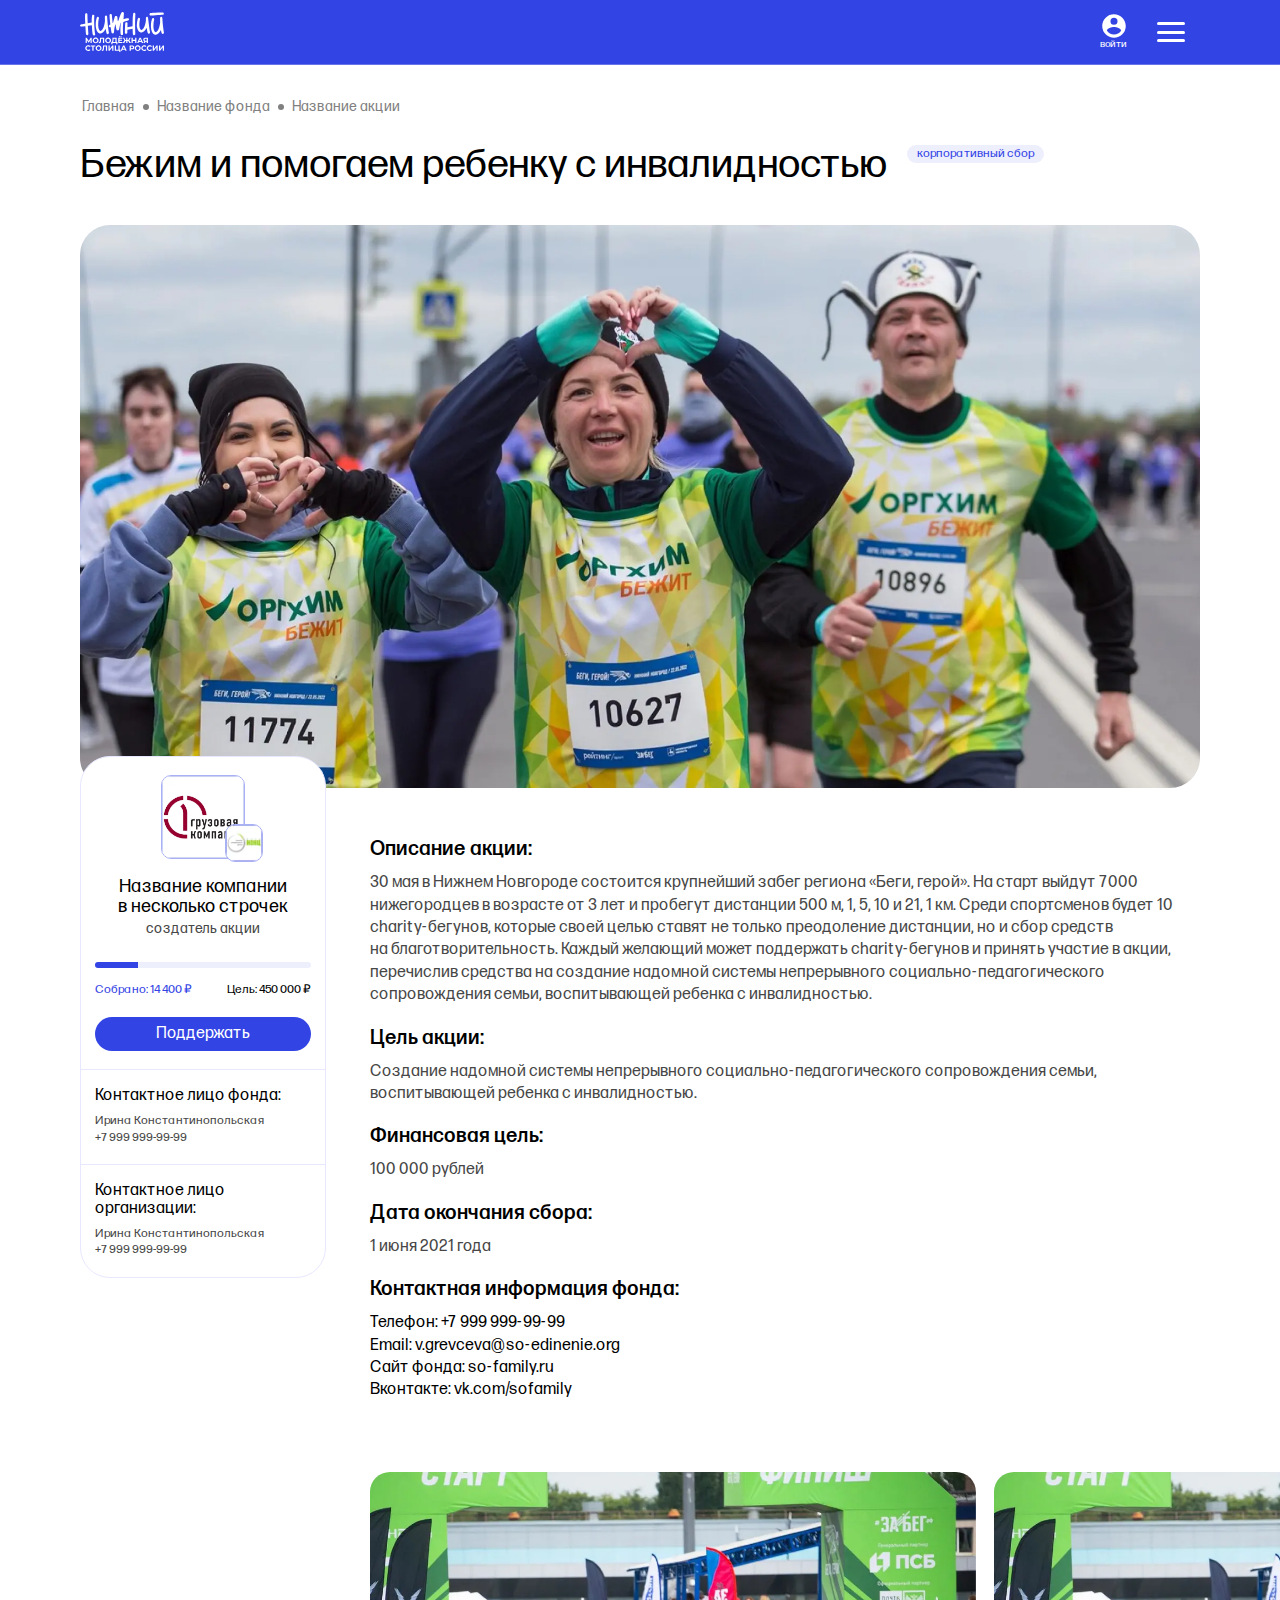
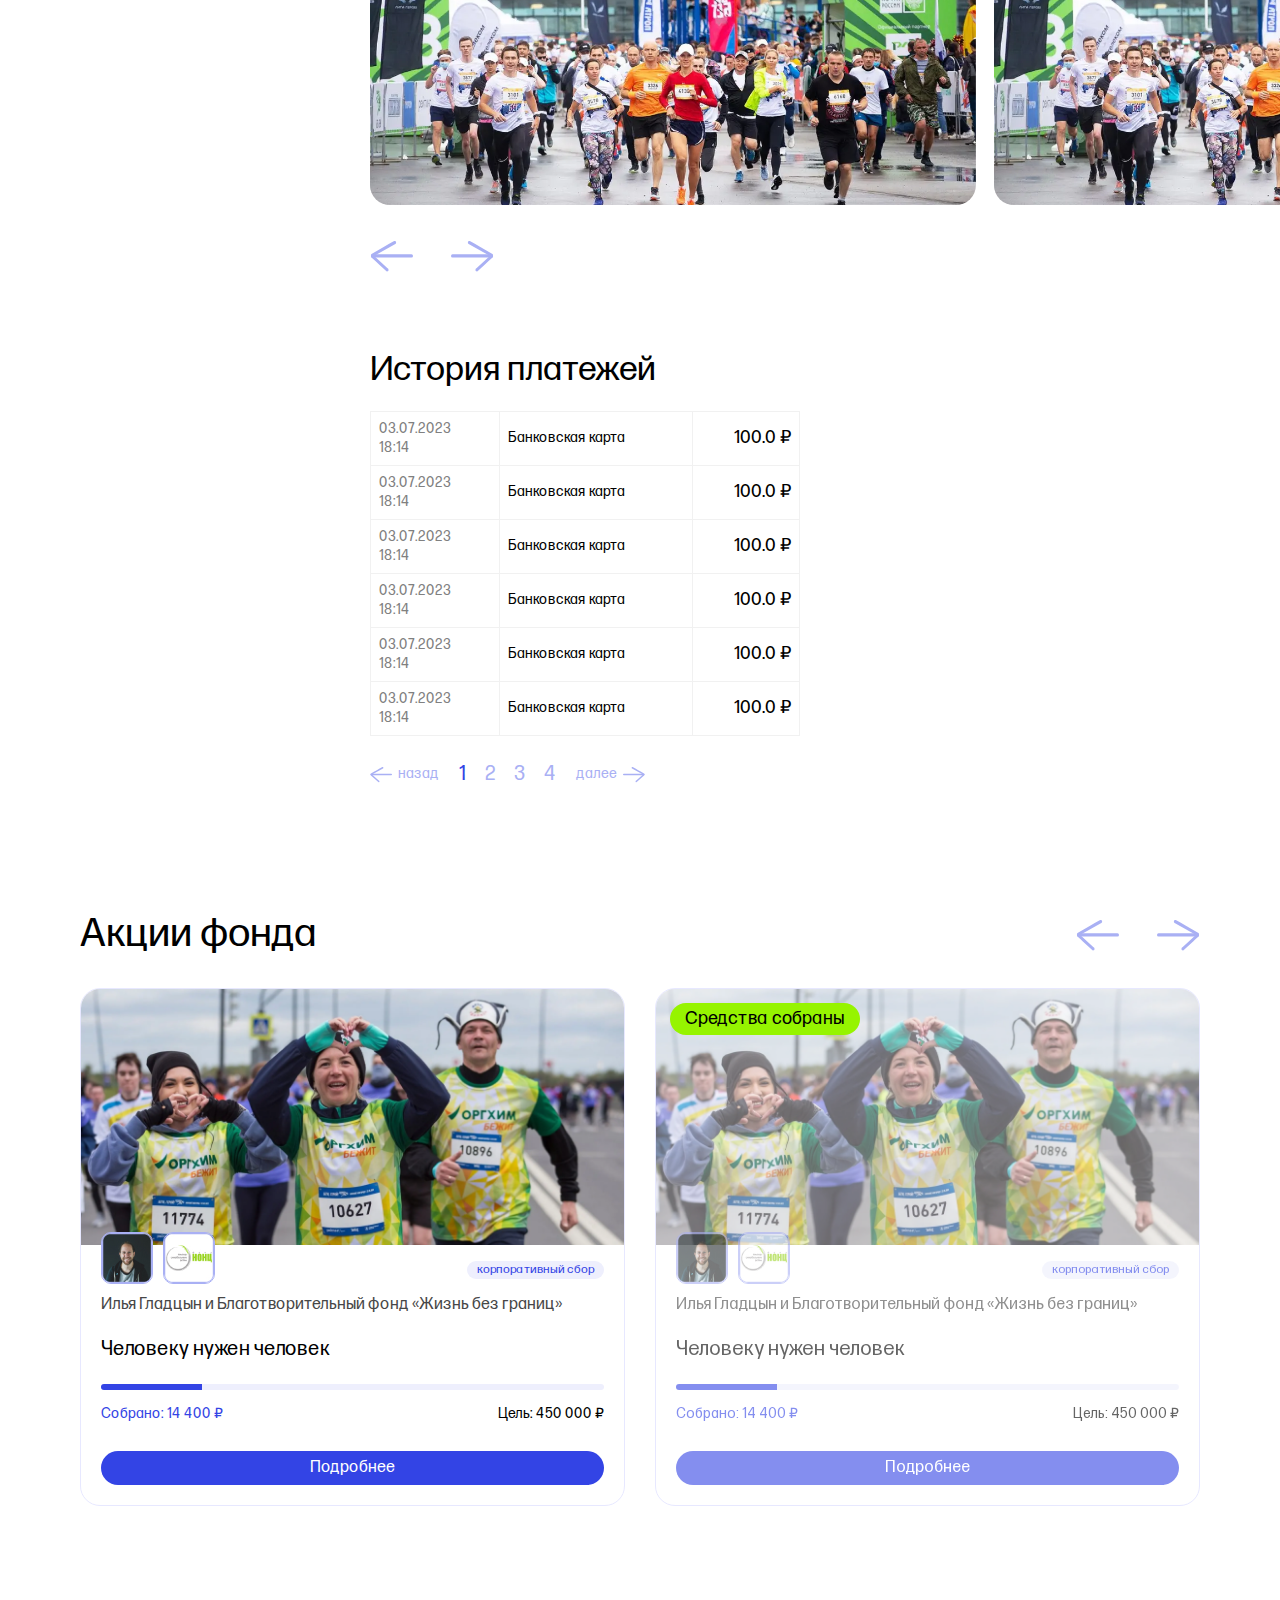
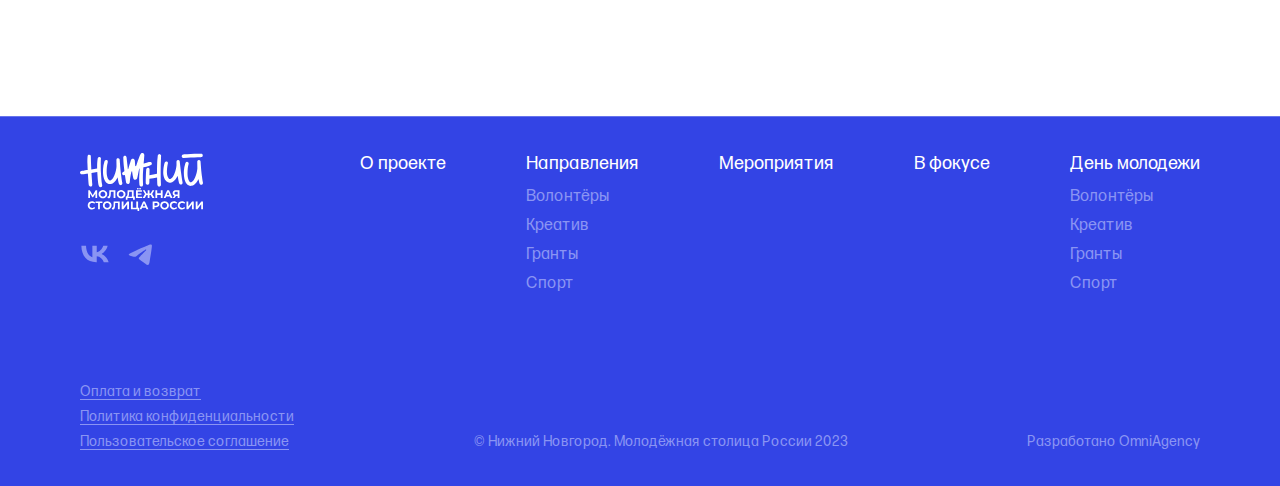
==== commit d94f6a3b: "update" ====
--- a/col-corp.html
+++ b/col-corp.html
@@ -450,7 +450,7 @@
                     </div>
                   </div>
                   <div
-                    class="swiper-pagination swiper-pagination-bullets swiper-pagination-horizontal"
+                    class="swiper-pagination col-slider-pagination swiper-pagination-bullets swiper-pagination-horizontal"
                   >
                   </div>
                 </div>
--- a/css/main.css
+++ b/css/main.css
@@ -3582,11 +3582,6 @@
 .col-slider {
   position: relative;
 }
-@media (max-width: 767px) {
-  .col-slider {
-    padding-bottom: 20px;
-  }
-}
 .col-slider__slide {
   height: 355px;
   border-radius: 30px;
@@ -4623,12 +4618,12 @@
 }
 
 .ya-share2__container_color-scheme_whiteblack .ya-share2__item_service_odnoklassniki .ya-share2__icon {
+  background-image: url("../img/icons/classmates.svg") !important;
+  margin-right: 10px;
+}
+
+.ya-share2__container_color-scheme_whiteblack .ya-share2__item_service_telegram .ya-share2__icon {
   background-image: url("../img/icons/tg.svg") !important;
-  margin-right: 10px;
-}
-
-.ya-share2__container_color-scheme_whiteblack .ya-share2__item_service_telegram .ya-share2__icon {
-  background-image: url("../img/icons/classmates.svg") !important;
 }
 
 .base-social {
@@ -5071,7 +5066,7 @@
 }
 @media (max-width: 767px) {
   .graph-modal__container {
-    padding: 40px 8px;
+    padding: 50px 8px;
   }
 }
 
@@ -5181,9 +5176,14 @@
 .popup__item:not(:first-child) {
   margin-top: 56px;
 }
-@media (max-width: 767px) {
+@media (max-width: 1366px) {
   .popup__item:not(:first-child) {
     margin-top: 50px;
+  }
+}
+@media (max-width: 767px) {
+  .popup__item:not(:first-child) {
+    margin-top: 32px;
   }
 }
 
@@ -5531,4 +5531,134 @@
     width: 200px !important;
     height: 200px !important;
   }
+}
+
+.donate-popup__month {
+  font-weight: 400;
+  font-size: 16px;
+  line-height: 110%;
+  text-align: center;
+  color: #808080;
+  margin-top: 16px;
+}
+.donate-popup__amounts {
+  display: -ms-grid;
+  display: grid;
+  -ms-grid-columns: (1fr)[5];
+  grid-template-columns: repeat(5, 1fr);
+  -webkit-column-gap: 14px;
+  -moz-column-gap: 14px;
+  column-gap: 14px;
+  row-gap: 24px;
+}
+@media (max-width: 1366px) {
+  .donate-popup__amounts {
+    -ms-grid-columns: (1fr)[4];
+    grid-template-columns: repeat(4, 1fr);
+  }
+}
+@media (max-width: 767px) {
+  .donate-popup__amounts {
+    -ms-grid-columns: 1fr;
+    grid-template-columns: 1fr;
+    gap: 14px;
+  }
+}
+.donate-popup__amounts > :last-child {
+  -ms-grid-column-span: 2;
+  grid-column: span 2;
+}
+@media (max-width: 767px) {
+  .donate-popup__amounts > :last-child {
+    -ms-grid-column-span: 1;
+    grid-column: span 1;
+  }
+}
+.donate-popup__way {
+  margin-top: 30px;
+  display: -ms-grid;
+  display: grid;
+  -ms-grid-columns: auto auto;
+  grid-template-columns: auto auto;
+  -webkit-box-pack: justify;
+  -ms-flex-pack: justify;
+  justify-content: space-between;
+  -webkit-box-align: center;
+  -ms-flex-align: center;
+  align-items: center;
+}
+@media (max-width: 767px) {
+  .donate-popup__way {
+    -ms-grid-columns: 1fr;
+    grid-template-columns: 1fr;
+    gap: 16px;
+  }
+}
+.donate-popup__way span {
+  font-weight: 400;
+  font-size: 16px;
+  line-height: 100%;
+  color: #000000;
+  opacity: 0.5;
+}
+.donate-popup__credits {
+  display: -webkit-box;
+  display: -ms-flexbox;
+  display: flex;
+  -webkit-box-align: center;
+  -ms-flex-align: center;
+  align-items: center;
+  gap: 20px;
+}
+.donate-popup__checkboxes {
+  margin-top: 64px;
+}
+@media (max-width: 767px) {
+  .donate-popup__checkboxes {
+    margin-top: 32px;
+  }
+}
+.donate-popup__unsub {
+  margin-top: 54px;
+  font-weight: 400;
+  font-size: 20px;
+  line-height: 130%;
+  color: #C8191C;
+  position: relative;
+  padding-left: 80px;
+  max-width: 700px;
+}
+@media (max-width: 1366px) {
+  .donate-popup__unsub {
+    font-size: 18px;
+  }
+}
+@media (max-width: 767px) {
+  .donate-popup__unsub {
+    font-size: 16px;
+    padding-left: 48px;
+  }
+}
+.donate-popup__unsub::before {
+  content: "";
+  position: absolute;
+  left: 0;
+  top: 0;
+  bottom: 0;
+  margin: auto 0;
+  width: 53px;
+  height: 53px;
+  background: url("../img/icons/notify.svg") no-repeat;
+  background-size: 53px;
+}
+@media (max-width: 767px) {
+  .donate-popup__unsub::before {
+    width: 32px;
+    height: 32px;
+    background-size: 32px;
+    margin: 0;
+  }
+}
+.donate-popup__unsub a {
+  text-decoration: underline;
 }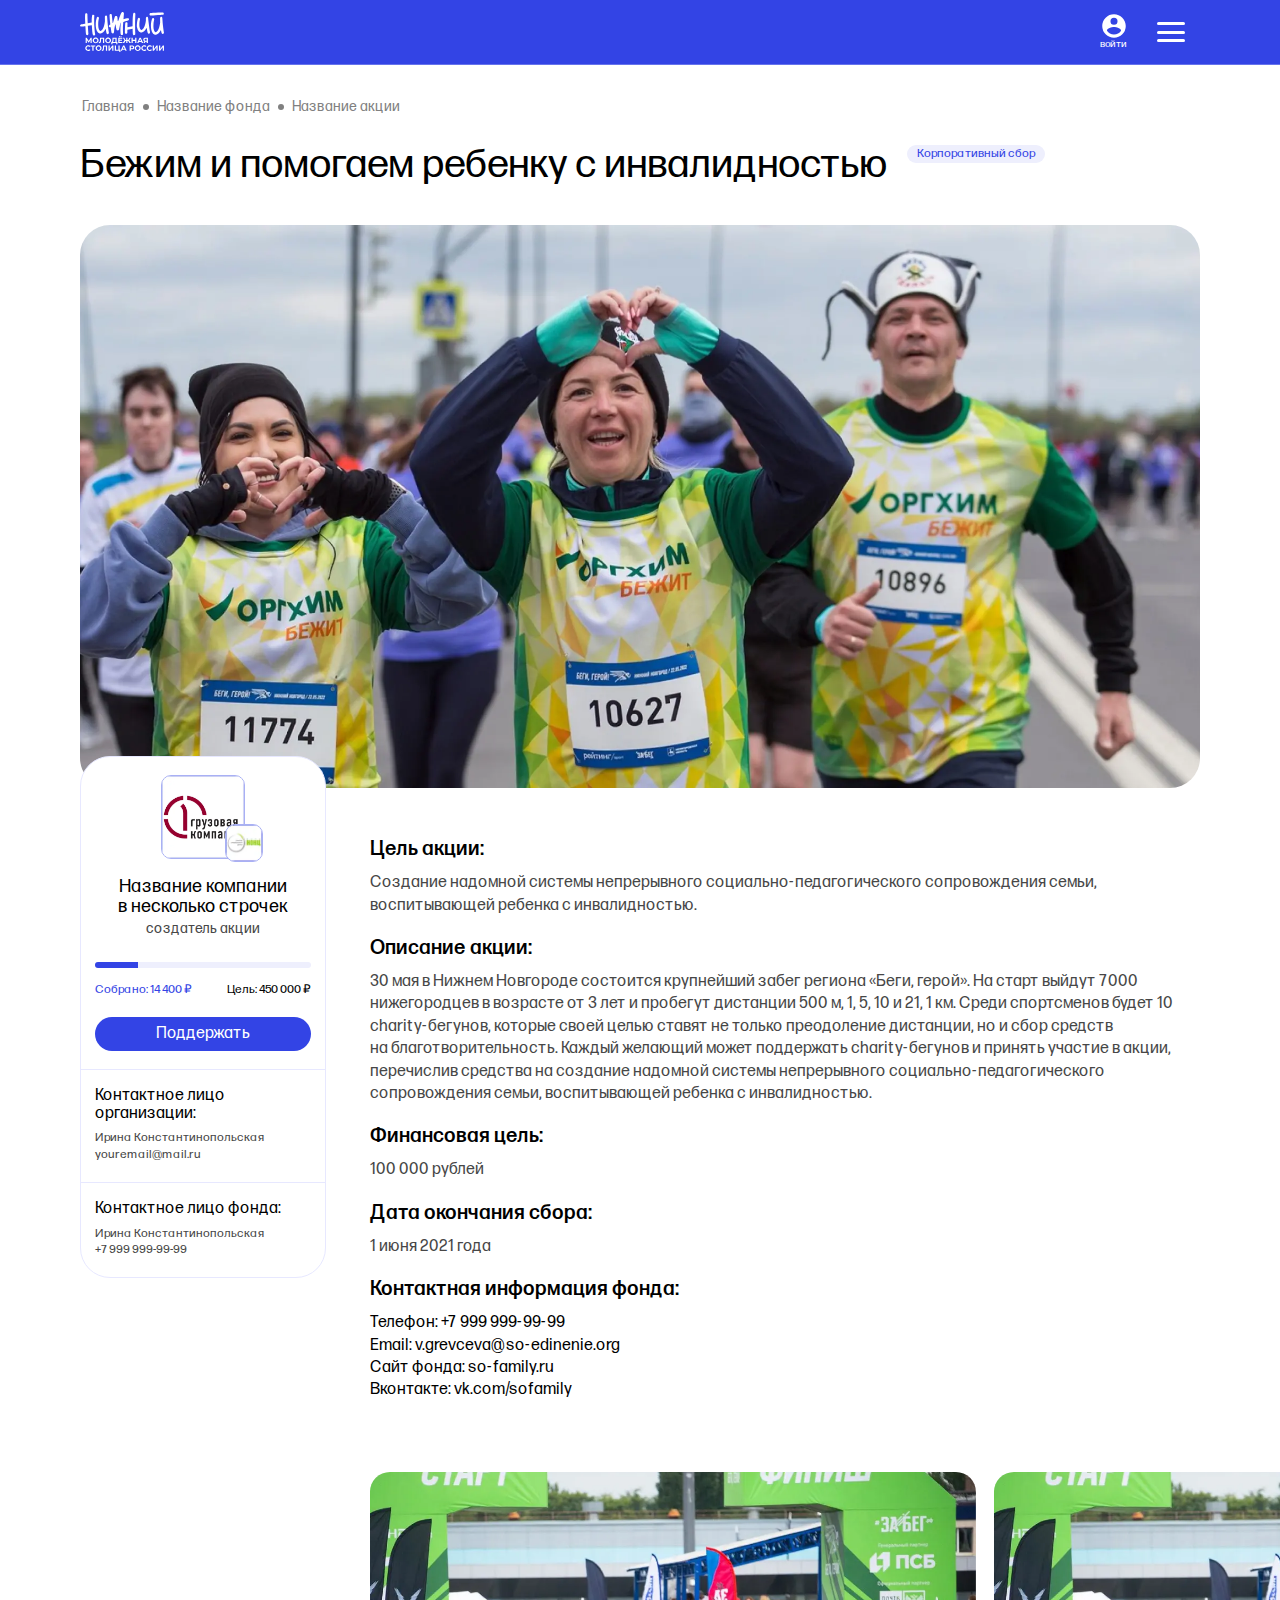
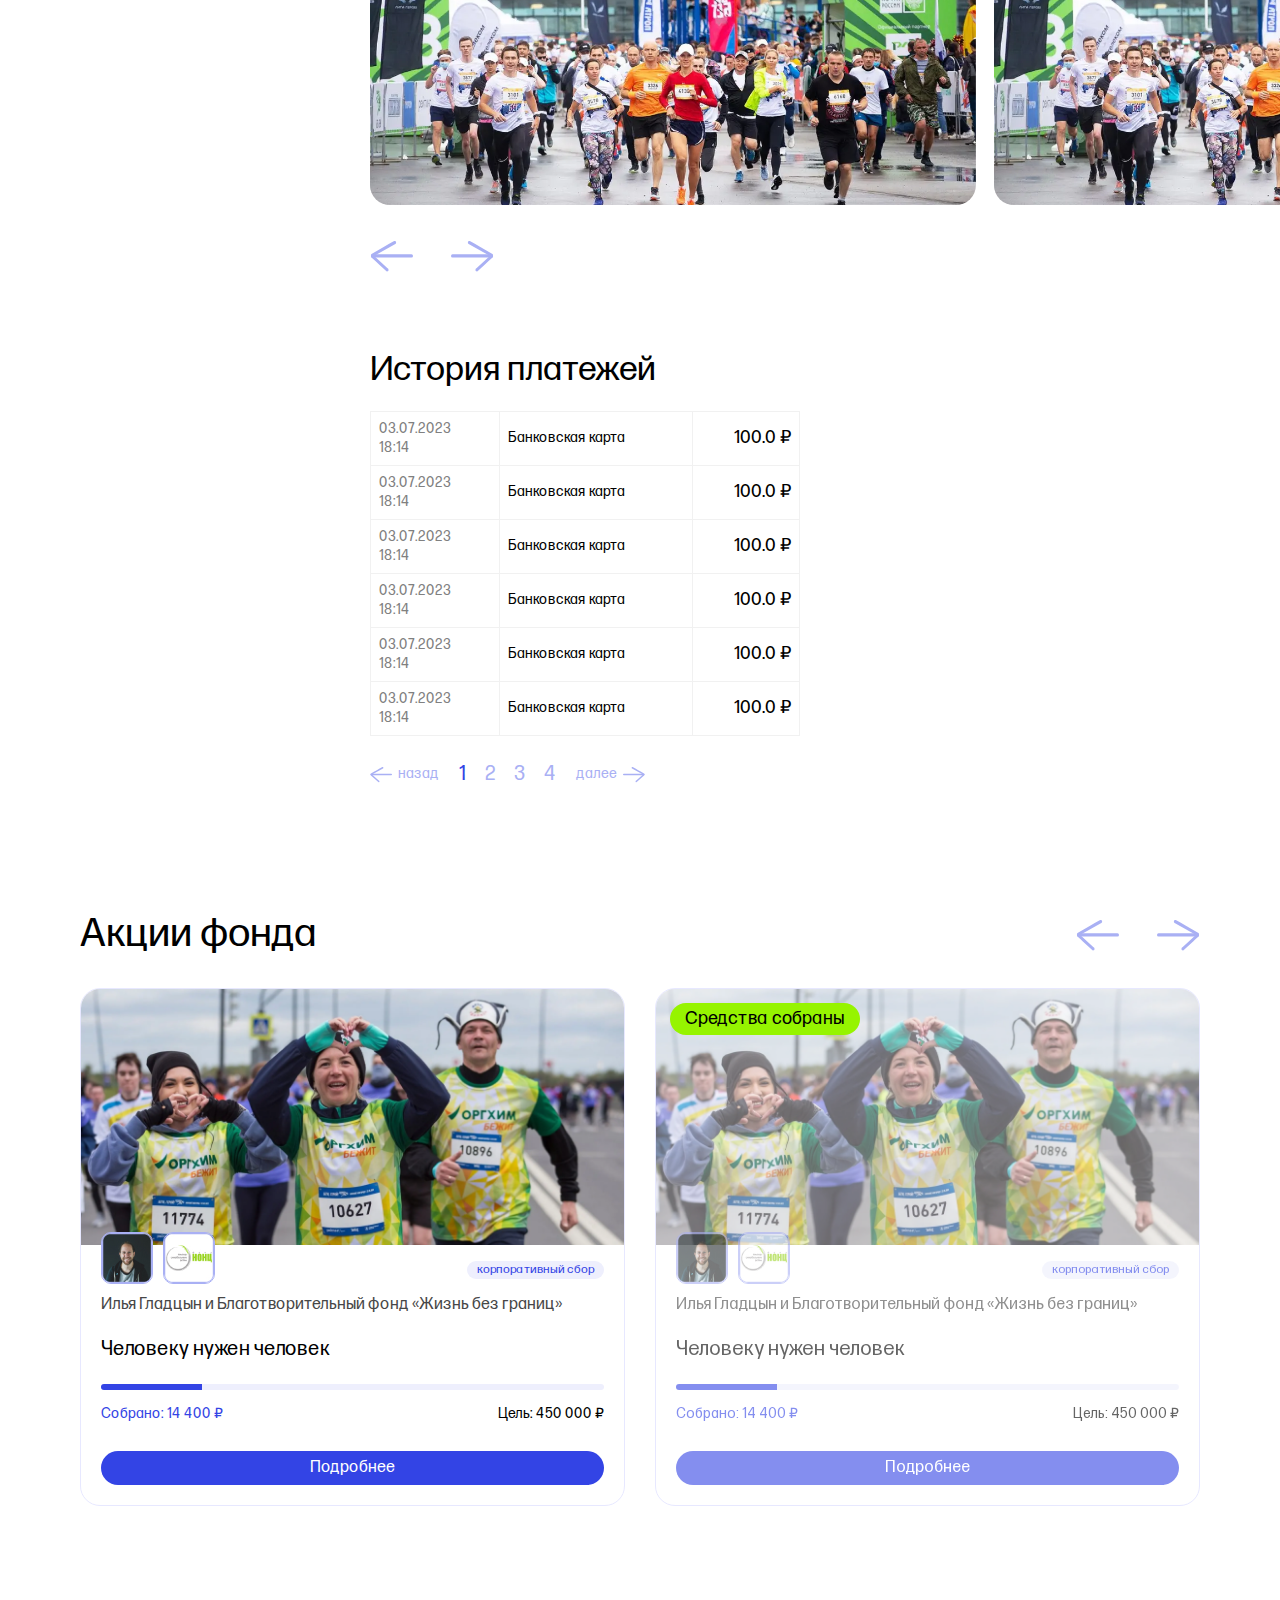
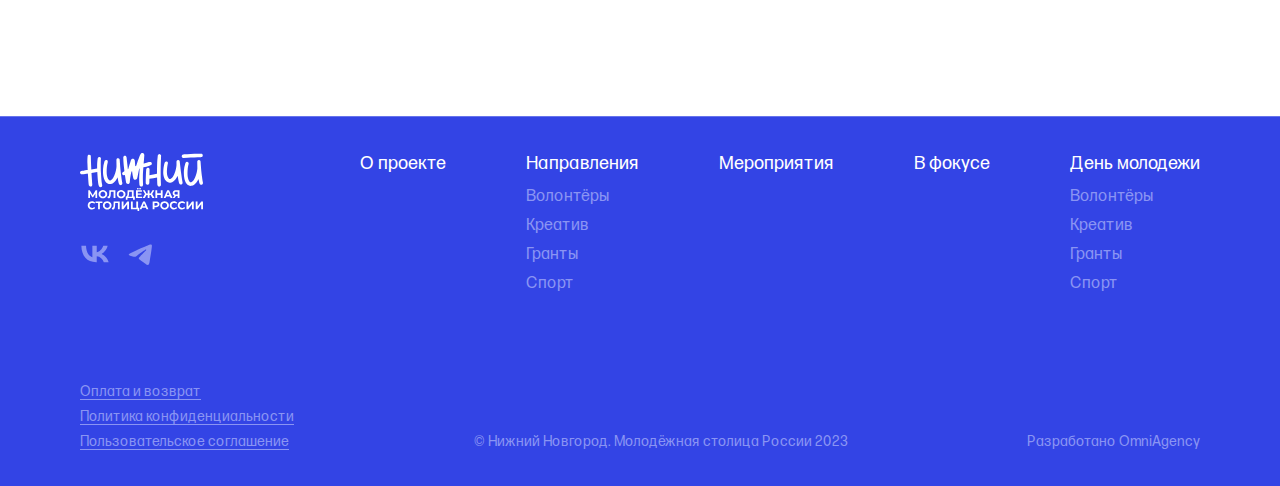
==== commit 275fe446: "update" ====
--- a/col-corp.html
+++ b/col-corp.html
@@ -187,7 +187,7 @@
             <h2 class="col__title section-title">
               Бежим и помогаем ребенку с инвалидностью
             </h2>
-            <div class="col__type stock__type">корпоративный сбор</div>
+            <div class="col__type stock__type">Корпоративный сбор</div>
           </div>
           <div class="col__body">
             <div class="col__cover">
@@ -245,6 +245,15 @@
                 </div>
                 <div class="col-aside__item">
                   <h4 class="col-aside__title col-aside__title--link">
+                    Контактное лицо организации:
+                  </h4>
+                  <div class="col-aside__link">
+                    <span>Ирина Константинопольская</span>
+                    <a href="mailto:youremail@mail.ru">youremail@mail.ru</a>
+                  </div>
+                </div>
+                <div class="col-aside__item">
+                  <h4 class="col-aside__title col-aside__title--link">
                     Контактное лицо фонда:
                   </h4>
                   <div class="col-aside__link">
@@ -252,18 +261,17 @@
                     <a href="tel:+79999999999">+7 999 999-99-99</a>
                   </div>
                 </div>
-                <div class="col-aside__item">
-                  <h4 class="col-aside__title col-aside__title--link">
-                    Контактное лицо организации:
-                  </h4>
-                  <div class="col-aside__link">
-                    <span>Ирина Константинопольская</span>
-                    <a href="tel:+79999999999">+7 999 999-99-99</a>
-                  </div>
-                </div>
               </aside>
               <div class="col__content">
                 <div class="col-info">
+                  <div class="col-info__item">
+                    <h4>Цель акции:</h4>
+                    <span
+                      >Создание надомной системы непрерывного
+                      социально-педагогического сопровождения семьи,
+                      воспитывающей ребенка с инвалидностью.</span
+                    >
+                  </div>
                   <div class="col-info__item">
                     <h4>Описание акции:</h4>
                     <span
@@ -278,14 +286,6 @@
                       системы непрерывного социально-педагогического
                       сопровождения семьи, воспитывающей ребенка с
                       инвалидностью.</span
-                    >
-                  </div>
-                  <div class="col-info__item">
-                    <h4>Цель акции:</h4>
-                    <span
-                      >Создание надомной системы непрерывного
-                      социально-педагогического сопровождения семьи,
-                      воспитывающей ребенка с инвалидностью.</span
                     >
                   </div>
                   <div class="col-info__item">
--- a/css/main.css
+++ b/css/main.css
@@ -5155,6 +5155,9 @@
     margin-top: 18px;
   }
 }
+.popup__textarea-full textarea {
+  height: 160px !important;
+}
 
 .popup__grid {
   margin-top: 24px;
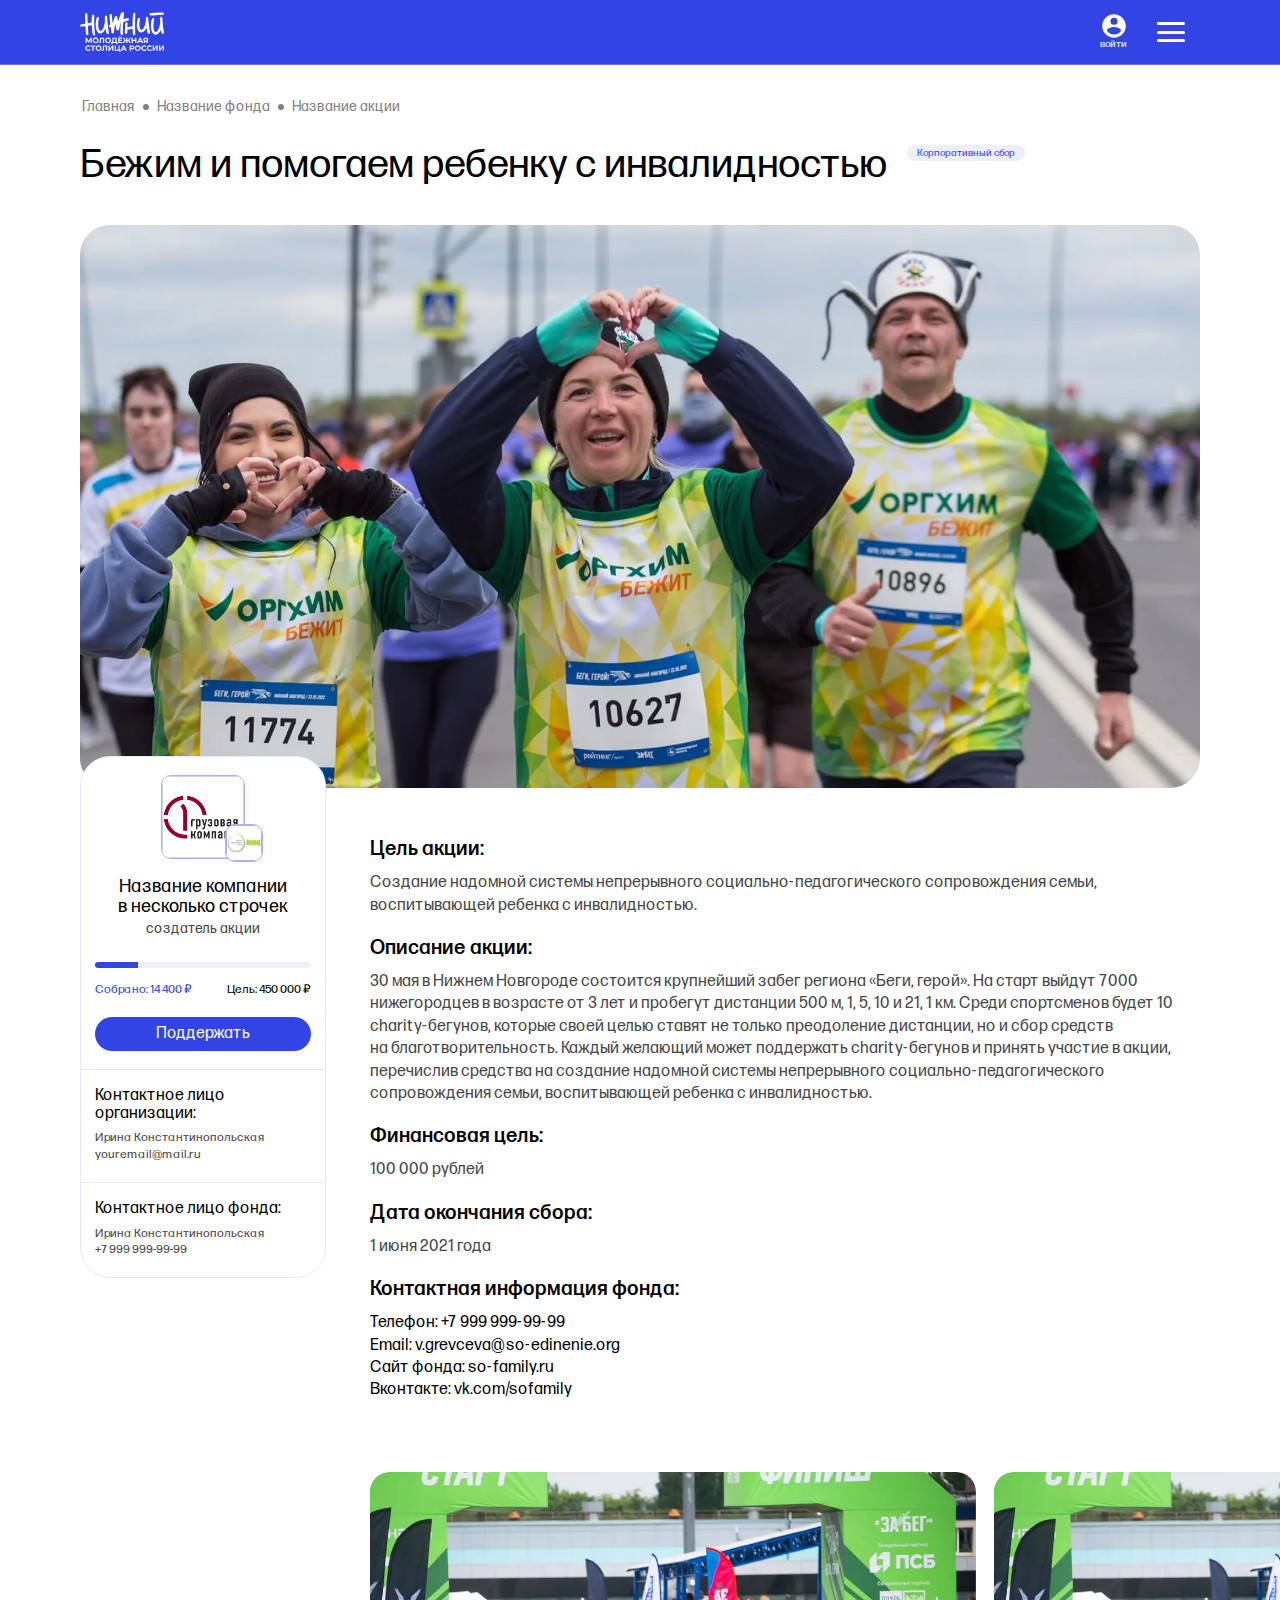
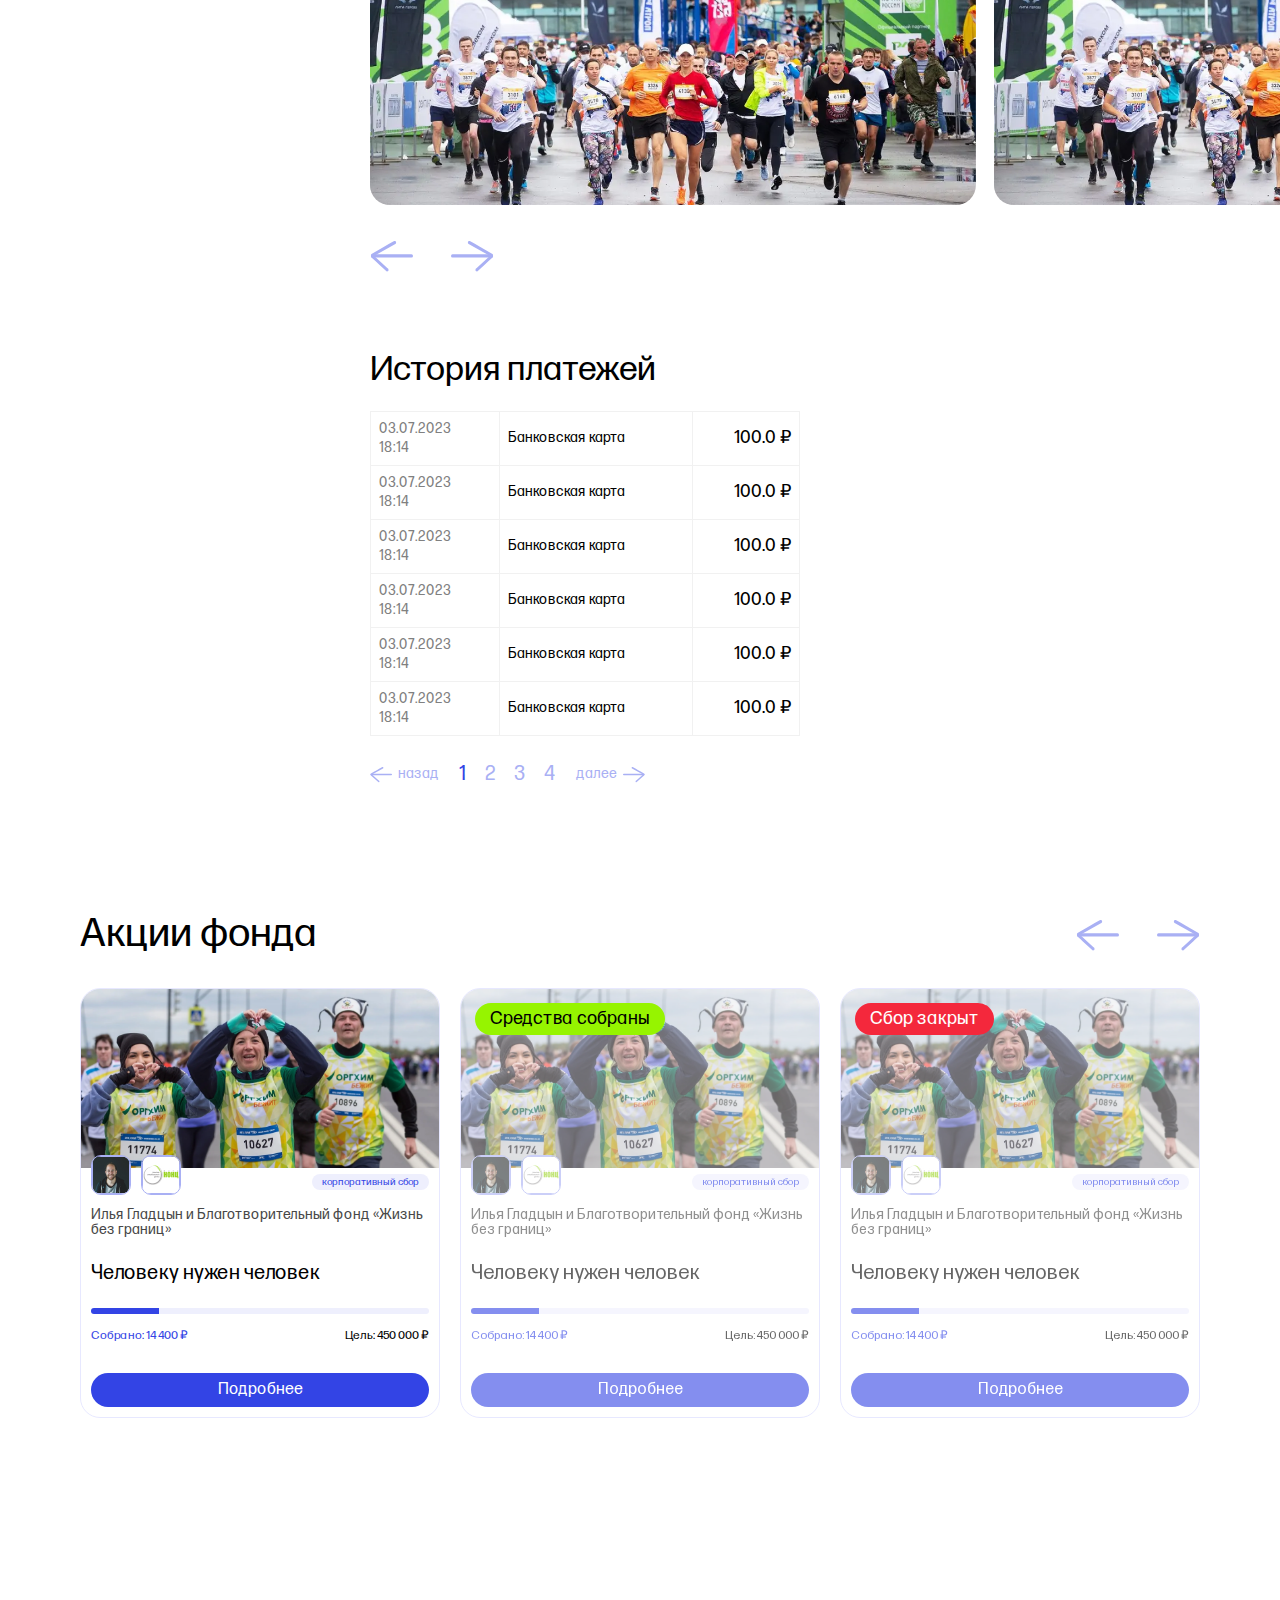
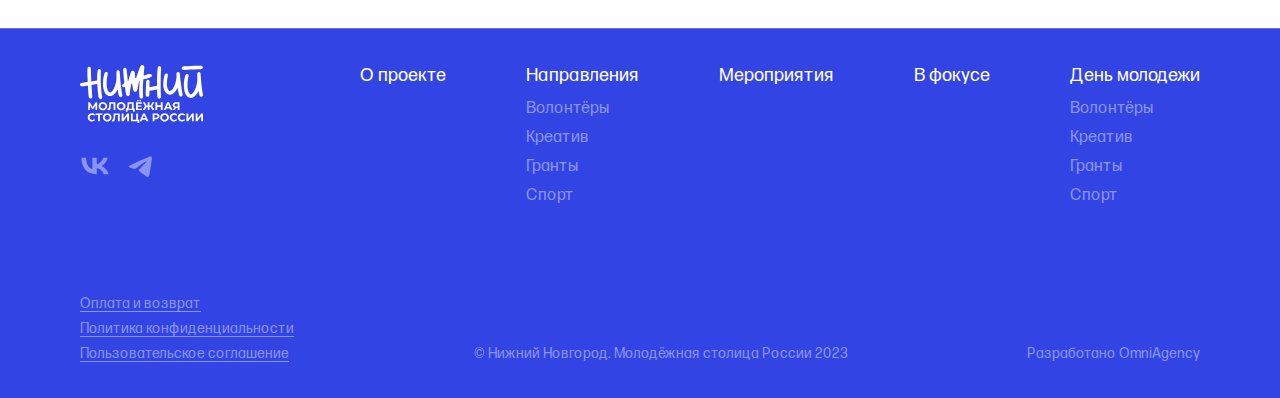
==== commit 4c1e1eb4: "update" ====
--- a/col-corp.html
+++ b/col-corp.html
@@ -708,168 +708,178 @@
                 <div class="swiper-wrapper">
                   <div class="swiper-slide">
                     <div class="help__stock stock">
-                      <picture class="stock__img">
-                        <source srcset="img/content/stock.webp" type="image/webp" />
-                        <img loading="lazy" src="img/content/stock.jpg" alt="Обложка сбора" />
-                      </picture>
-                      <div class="stock__body">
-                        <div class="stock__avatars">
-                          <div class="stock__icons">
-                            <div class="stock__avatar">
-                              <img src="img/content/avatar_1.jpg" alt="Автор" />
+                      <div class="stock__wrap">
+                        <picture class="stock__img">
+                          <source srcset="img/content/stock.webp" type="image/webp" />
+                          <img loading="lazy" src="img/content/stock.jpg" alt="Обложка сбора" />
+                        </picture>
+                        <div class="stock__body">
+                          <div class="stock__avatars">
+                            <div class="stock__icons">
+                              <div class="stock__avatar">
+                                <img src="img/content/avatar_1.jpg" alt="Автор" />
+                              </div>
+                              <div class="stock__avatar">
+                                <img src="img/content/fund_logo.jpg" alt="Фонд" />
+                              </div>
                             </div>
-                            <div class="stock__avatar">
-                              <img src="img/content/fund_logo.jpg" alt="Фонд" />
+                            <div class="stock__type">корпоративный сбор</div>
+                          </div>
+                          <span class="stock__authors">
+                            Илья Гладцын и Благотворительный фонд «Жизнь без границ»
+                          </span>
+                          <h3 class="stock__title">Человеку нужен человек</h3>
+                          <div class="stock__footer">
+                            <div class="stock__range"></div>
+                            <div class="stock__cost">
+                              <span class="stock__collected">Собрано: 14 400 ₽</span>
+                              <span class="stock__aim">Цель: 450 000 ₽</span>
                             </div>
                           </div>
-                          <div class="stock__type">корпоративный сбор</div>
+                          <a href="#" class="help__btn btn-main"> Подробнее </a>
                         </div>
-                        <span class="stock__authors">
-                          Илья Гладцын и Благотворительный фонд «Жизнь без границ»
-                        </span>
-                        <h3 class="stock__title">Человеку нужен человек</h3>
-                        <div class="stock__footer">
-                          <div class="stock__range"></div>
-                          <div class="stock__cost">
-                            <span class="stock__collected">Собрано: 14 400 ₽</span>
-                            <span class="stock__aim">Цель: 450 000 ₽</span>
-                          </div>
-                        </div>
-                        <a href="#" class="help__btn btn-main"> Подробнее </a>
                       </div>
                     </div>
                   </div>
                   <div class="swiper-slide">
                     <div class="help__stock stock stock-done">
                       <div class="stock__status stock__status-done">Средства собраны</div>
-                      <picture class="stock__img">
-                        <source srcset="img/content/stock.webp" type="image/webp" />
-                        <img loading="lazy" src="img/content/stock.jpg" alt="Обложка сбора" />
-                      </picture>
-                      <div class="stock__body">
-                        <div class="stock__avatars">
-                          <div class="stock__icons">
-                            <div class="stock__avatar">
-                              <img src="img/content/avatar_1.jpg" alt="Автор" />
+                      <div class="stock__wrap">
+                        <picture class="stock__img">
+                          <source srcset="img/content/stock.webp" type="image/webp" />
+                          <img loading="lazy" src="img/content/stock.jpg" alt="Обложка сбора" />
+                        </picture>
+                        <div class="stock__body">
+                          <div class="stock__avatars">
+                            <div class="stock__icons">
+                              <div class="stock__avatar">
+                                <img src="img/content/avatar_1.jpg" alt="Автор" />
+                              </div>
+                              <div class="stock__avatar">
+                                <img src="img/content/fund_logo.jpg" alt="Фонд" />
+                              </div>
                             </div>
-                            <div class="stock__avatar">
-                              <img src="img/content/fund_logo.jpg" alt="Фонд" />
+                            <div class="stock__type">корпоративный сбор</div>
+                          </div>
+                          <span class="stock__authors">
+                            Илья Гладцын и Благотворительный фонд «Жизнь без границ»
+                          </span>
+                          <h3 class="stock__title">Человеку нужен человек</h3>
+                          <div class="stock__footer">
+                            <div class="stock__range"></div>
+                            <div class="stock__cost">
+                              <span class="stock__collected">Собрано: 14 400 ₽</span>
+                              <span class="stock__aim">Цель: 450 000 ₽</span>
                             </div>
                           </div>
-                          <div class="stock__type">корпоративный сбор</div>
+                          <a href="#" class="help__btn btn-main"> Подробнее </a>
                         </div>
-                        <span class="stock__authors">
-                          Илья Гладцын и Благотворительный фонд «Жизнь без границ»
-                        </span>
-                        <h3 class="stock__title">Человеку нужен человек</h3>
-                        <div class="stock__footer">
-                          <div class="stock__range"></div>
-                          <div class="stock__cost">
-                            <span class="stock__collected">Собрано: 14 400 ₽</span>
-                            <span class="stock__aim">Цель: 450 000 ₽</span>
-                          </div>
-                        </div>
-                        <a href="#" class="help__btn btn-main"> Подробнее </a>
                       </div>
                     </div>
                   </div>
                   <div class="swiper-slide">
                     <div class="help__stock stock stock-done">
                       <div class="stock__status stock__status-closed">Сбор закрыт</div>
-                      <picture class="stock__img">
-                        <source srcset="img/content/stock.webp" type="image/webp" />
-                        <img loading="lazy" src="img/content/stock.jpg" alt="Обложка сбора" />
-                      </picture>
-                      <div class="stock__body">
-                        <div class="stock__avatars">
-                          <div class="stock__icons">
-                            <div class="stock__avatar">
-                              <img src="img/content/avatar_1.jpg" alt="Автор" />
+                      <div class="stock__wrap">
+                        <picture class="stock__img">
+                          <source srcset="img/content/stock.webp" type="image/webp" />
+                          <img loading="lazy" src="img/content/stock.jpg" alt="Обложка сбора" />
+                        </picture>
+                        <div class="stock__body">
+                          <div class="stock__avatars">
+                            <div class="stock__icons">
+                              <div class="stock__avatar">
+                                <img src="img/content/avatar_1.jpg" alt="Автор" />
+                              </div>
+                              <div class="stock__avatar">
+                                <img src="img/content/fund_logo.jpg" alt="Фонд" />
+                              </div>
                             </div>
-                            <div class="stock__avatar">
-                              <img src="img/content/fund_logo.jpg" alt="Фонд" />
+                            <div class="stock__type">корпоративный сбор</div>
+                          </div>
+                          <span class="stock__authors">
+                            Илья Гладцын и Благотворительный фонд «Жизнь без границ»
+                          </span>
+                          <h3 class="stock__title">Человеку нужен человек</h3>
+                          <div class="stock__footer">
+                            <div class="stock__range"></div>
+                            <div class="stock__cost">
+                              <span class="stock__collected">Собрано: 14 400 ₽</span>
+                              <span class="stock__aim">Цель: 450 000 ₽</span>
                             </div>
                           </div>
-                          <div class="stock__type">корпоративный сбор</div>
+                          <a href="#" class="help__btn btn-main"> Подробнее </a>
                         </div>
-                        <span class="stock__authors">
-                          Илья Гладцын и Благотворительный фонд «Жизнь без границ»
-                        </span>
-                        <h3 class="stock__title">Человеку нужен человек</h3>
-                        <div class="stock__footer">
-                          <div class="stock__range"></div>
-                          <div class="stock__cost">
-                            <span class="stock__collected">Собрано: 14 400 ₽</span>
-                            <span class="stock__aim">Цель: 450 000 ₽</span>
-                          </div>
-                        </div>
-                        <a href="#" class="help__btn btn-main"> Подробнее </a>
                       </div>
                     </div>
                   </div>
                   <div class="swiper-slide">
                     <div class="help__stock stock">
-                      <picture class="stock__img">
-                        <source srcset="img/content/stock.webp" type="image/webp" />
-                        <img loading="lazy" src="img/content/stock.jpg" alt="Обложка сбора" />
-                      </picture>
-                      <div class="stock__body">
-                        <div class="stock__avatars">
-                          <div class="stock__icons">
-                            <div class="stock__avatar">
-                              <img src="img/content/avatar_1.jpg" alt="Автор" />
+                      <div class="stock__wrap">
+                        <picture class="stock__img">
+                          <source srcset="img/content/stock.webp" type="image/webp" />
+                          <img loading="lazy" src="img/content/stock.jpg" alt="Обложка сбора" />
+                        </picture>
+                        <div class="stock__body">
+                          <div class="stock__avatars">
+                            <div class="stock__icons">
+                              <div class="stock__avatar">
+                                <img src="img/content/avatar_1.jpg" alt="Автор" />
+                              </div>
+                              <div class="stock__avatar">
+                                <img src="img/content/fund_logo.jpg" alt="Фонд" />
+                              </div>
                             </div>
-                            <div class="stock__avatar">
-                              <img src="img/content/fund_logo.jpg" alt="Фонд" />
+                            <div class="stock__type">корпоративный сбор</div>
+                          </div>
+                          <span class="stock__authors">
+                            Илья Гладцын и Благотворительный фонд «Жизнь без границ»
+                          </span>
+                          <h3 class="stock__title">Человеку нужен человек</h3>
+                          <div class="stock__footer">
+                            <div class="stock__range"></div>
+                            <div class="stock__cost">
+                              <span class="stock__collected">Собрано: 14 400 ₽</span>
+                              <span class="stock__aim">Цель: 450 000 ₽</span>
                             </div>
                           </div>
-                          <div class="stock__type">корпоративный сбор</div>
+                          <a href="#" class="help__btn btn-main"> Подробнее </a>
                         </div>
-                        <span class="stock__authors">
-                          Илья Гладцын и Благотворительный фонд «Жизнь без границ»
-                        </span>
-                        <h3 class="stock__title">Человеку нужен человек</h3>
-                        <div class="stock__footer">
-                          <div class="stock__range"></div>
-                          <div class="stock__cost">
-                            <span class="stock__collected">Собрано: 14 400 ₽</span>
-                            <span class="stock__aim">Цель: 450 000 ₽</span>
-                          </div>
-                        </div>
-                        <a href="#" class="help__btn btn-main"> Подробнее </a>
                       </div>
                     </div>
                   </div>
                   <div class="swiper-slide">
                     <div class="help__stock stock">
-                      <picture class="stock__img">
-                        <source srcset="img/content/stock.webp" type="image/webp" />
-                        <img loading="lazy" src="img/content/stock.jpg" alt="Обложка сбора" />
-                      </picture>
-                      <div class="stock__body">
-                        <div class="stock__avatars">
-                          <div class="stock__icons">
-                            <div class="stock__avatar">
-                              <img src="img/content/avatar_1.jpg" alt="Автор" />
+                      <div class="stock__wrap">
+                        <picture class="stock__img">
+                          <source srcset="img/content/stock.webp" type="image/webp" />
+                          <img loading="lazy" src="img/content/stock.jpg" alt="Обложка сбора" />
+                        </picture>
+                        <div class="stock__body">
+                          <div class="stock__avatars">
+                            <div class="stock__icons">
+                              <div class="stock__avatar">
+                                <img src="img/content/avatar_1.jpg" alt="Автор" />
+                              </div>
+                              <div class="stock__avatar">
+                                <img src="img/content/fund_logo.jpg" alt="Фонд" />
+                              </div>
                             </div>
-                            <div class="stock__avatar">
-                              <img src="img/content/fund_logo.jpg" alt="Фонд" />
+                            <div class="stock__type">корпоративный сбор</div>
+                          </div>
+                          <span class="stock__authors">
+                            Илья Гладцын и Благотворительный фонд «Жизнь без границ»
+                          </span>
+                          <h3 class="stock__title">Человеку нужен человек</h3>
+                          <div class="stock__footer">
+                            <div class="stock__range"></div>
+                            <div class="stock__cost">
+                              <span class="stock__collected">Собрано: 14 400 ₽</span>
+                              <span class="stock__aim">Цель: 450 000 ₽</span>
                             </div>
                           </div>
-                          <div class="stock__type">корпоративный сбор</div>
+                          <a href="#" class="help__btn btn-main"> Подробнее </a>
                         </div>
-                        <span class="stock__authors">
-                          Илья Гладцын и Благотворительный фонд «Жизнь без границ»
-                        </span>
-                        <h3 class="stock__title">Человеку нужен человек</h3>
-                        <div class="stock__footer">
-                          <div class="stock__range"></div>
-                          <div class="stock__cost">
-                            <span class="stock__collected">Собрано: 14 400 ₽</span>
-                            <span class="stock__aim">Цель: 450 000 ₽</span>
-                          </div>
-                        </div>
-                        <a href="#" class="help__btn btn-main"> Подробнее </a>
                       </div>
                     </div>
                   </div>
--- a/css/main.css
+++ b/css/main.css
@@ -2195,10 +2195,7 @@
 .stock-done {
   pointer-events: none;
 }
-.stock-done .stock__body {
-  opacity: 0.6;
-}
-.stock-done .stock__img {
+.stock-done .stock__wrap {
   opacity: 0.6;
 }
 .stock__status {
@@ -2254,7 +2251,7 @@
 }
 @media (max-width: 1366px) {
   .stock__type {
-    font-size: 12px;
+    font-size: 10px;
     padding: 3px 10px;
     margin-bottom: 5px;
   }
@@ -2267,6 +2264,7 @@
 @media (max-width: 1366px) {
   .stock__body {
     margin-top: -25px;
+    padding: 0 10px 10px;
   }
 }
 @media (max-width: 767px) {
@@ -2277,14 +2275,14 @@
 
 .stock__img {
   display: block;
-  height: 218px;
+  height: 166px;
 }
 @media (max-width: 1366px) {
   .stock__img {
-    height: 20vw;
-  }
-}
-@media (max-width: 767px) {
+    height: 14vw;
+  }
+}
+@media (max-width: 560px) {
   .stock__img {
     height: 40vw;
     min-height: 128px;
@@ -2333,14 +2331,14 @@
 }
 @media (max-width: 1366px) {
   .stock__avatar {
-    width: 50px;
-    height: 50px;
+    width: 38px;
+    height: 38px;
   }
 }
 @media (max-width: 767px) {
   .stock__avatar {
-    width: 40px;
-    height: 40px;
+    width: 42px;
+    height: 42px;
   }
 }
 
@@ -2358,11 +2356,6 @@
   margin-top: 12px;
 }
 @media (max-width: 1366px) {
-  .stock__authors {
-    font-size: 16px;
-  }
-}
-@media (max-width: 767px) {
   .stock__authors {
     font-size: 14px;
   }
@@ -2423,11 +2416,6 @@
 }
 @media (max-width: 1366px) {
   .stock__collected {
-    font-size: 14px;
-  }
-}
-@media (max-width: 767px) {
-  .stock__collected {
     font-size: 12px;
   }
 }
@@ -2440,11 +2428,6 @@
   color: #000000;
 }
 @media (max-width: 1366px) {
-  .stock__aim {
-    font-size: 14px;
-  }
-}
-@media (max-width: 767px) {
   .stock__aim {
     font-size: 12px;
   }
@@ -2700,37 +2683,29 @@
   row-gap: 40px;
   margin-top: 40px;
 }
+@media (max-width: 1366px) {
+  .help__stocks {
+    row-gap: 40px;
+    -webkit-column-gap: 20px;
+    -moz-column-gap: 20px;
+    column-gap: 20px;
+  }
+}
 @media (max-width: 767px) {
   .help__stocks {
     row-gap: 24px;
-    margin-top: 35px;
-  }
-}
-@media (max-width: 767px) {
-  .help__stocks {
     margin-top: 30px;
-  }
-}
-
-@media (max-width: 1400px) {
-  .help__stocks {
     -ms-grid-columns: 1fr 1fr;
     grid-template-columns: 1fr 1fr;
   }
 }
-@media (max-width: 960px) {
-  .help__stocks {
-    -webkit-column-gap: 40px;
-    -moz-column-gap: 40px;
-    column-gap: 40px;
-  }
-}
-@media (max-width: 767px) {
+@media (max-width: 560px) {
   .help__stocks {
     -ms-grid-columns: 1fr;
     grid-template-columns: 1fr;
   }
 }
+
 .donate {
   margin-top: 150px;
 }
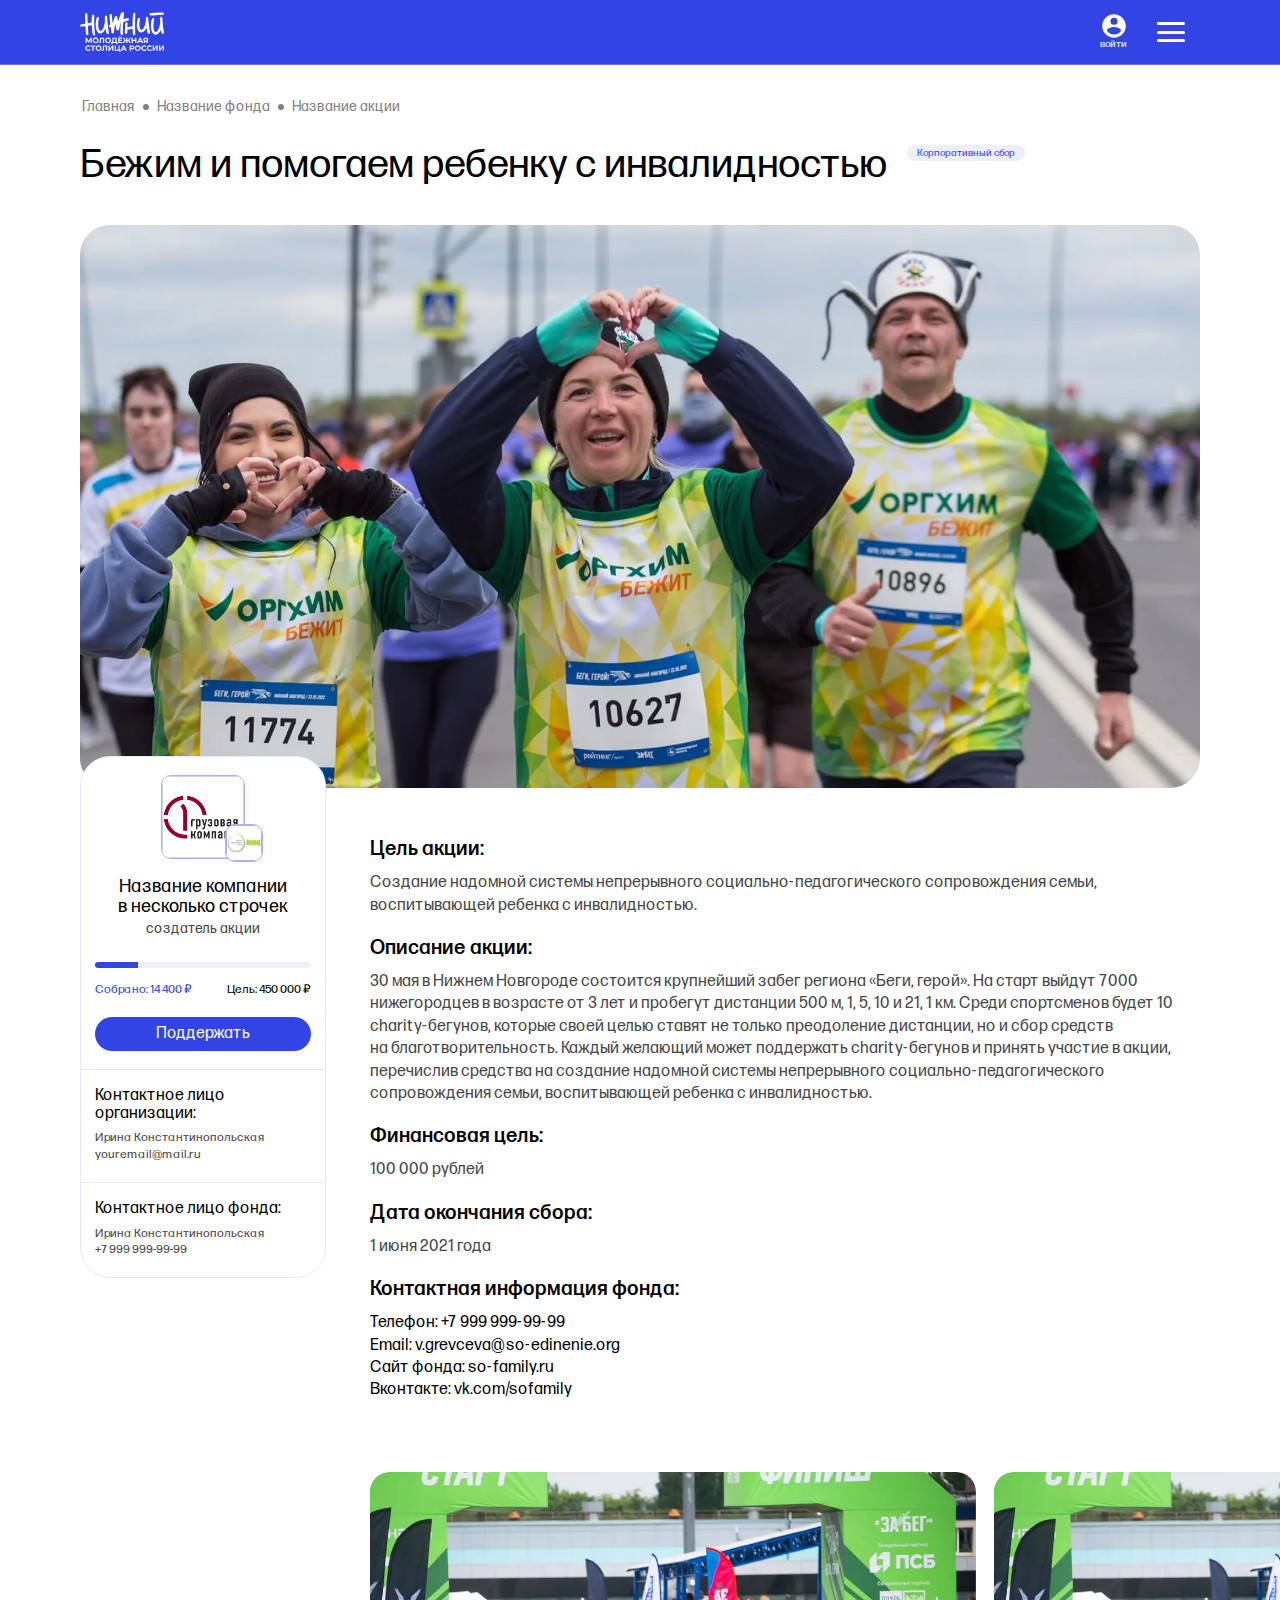
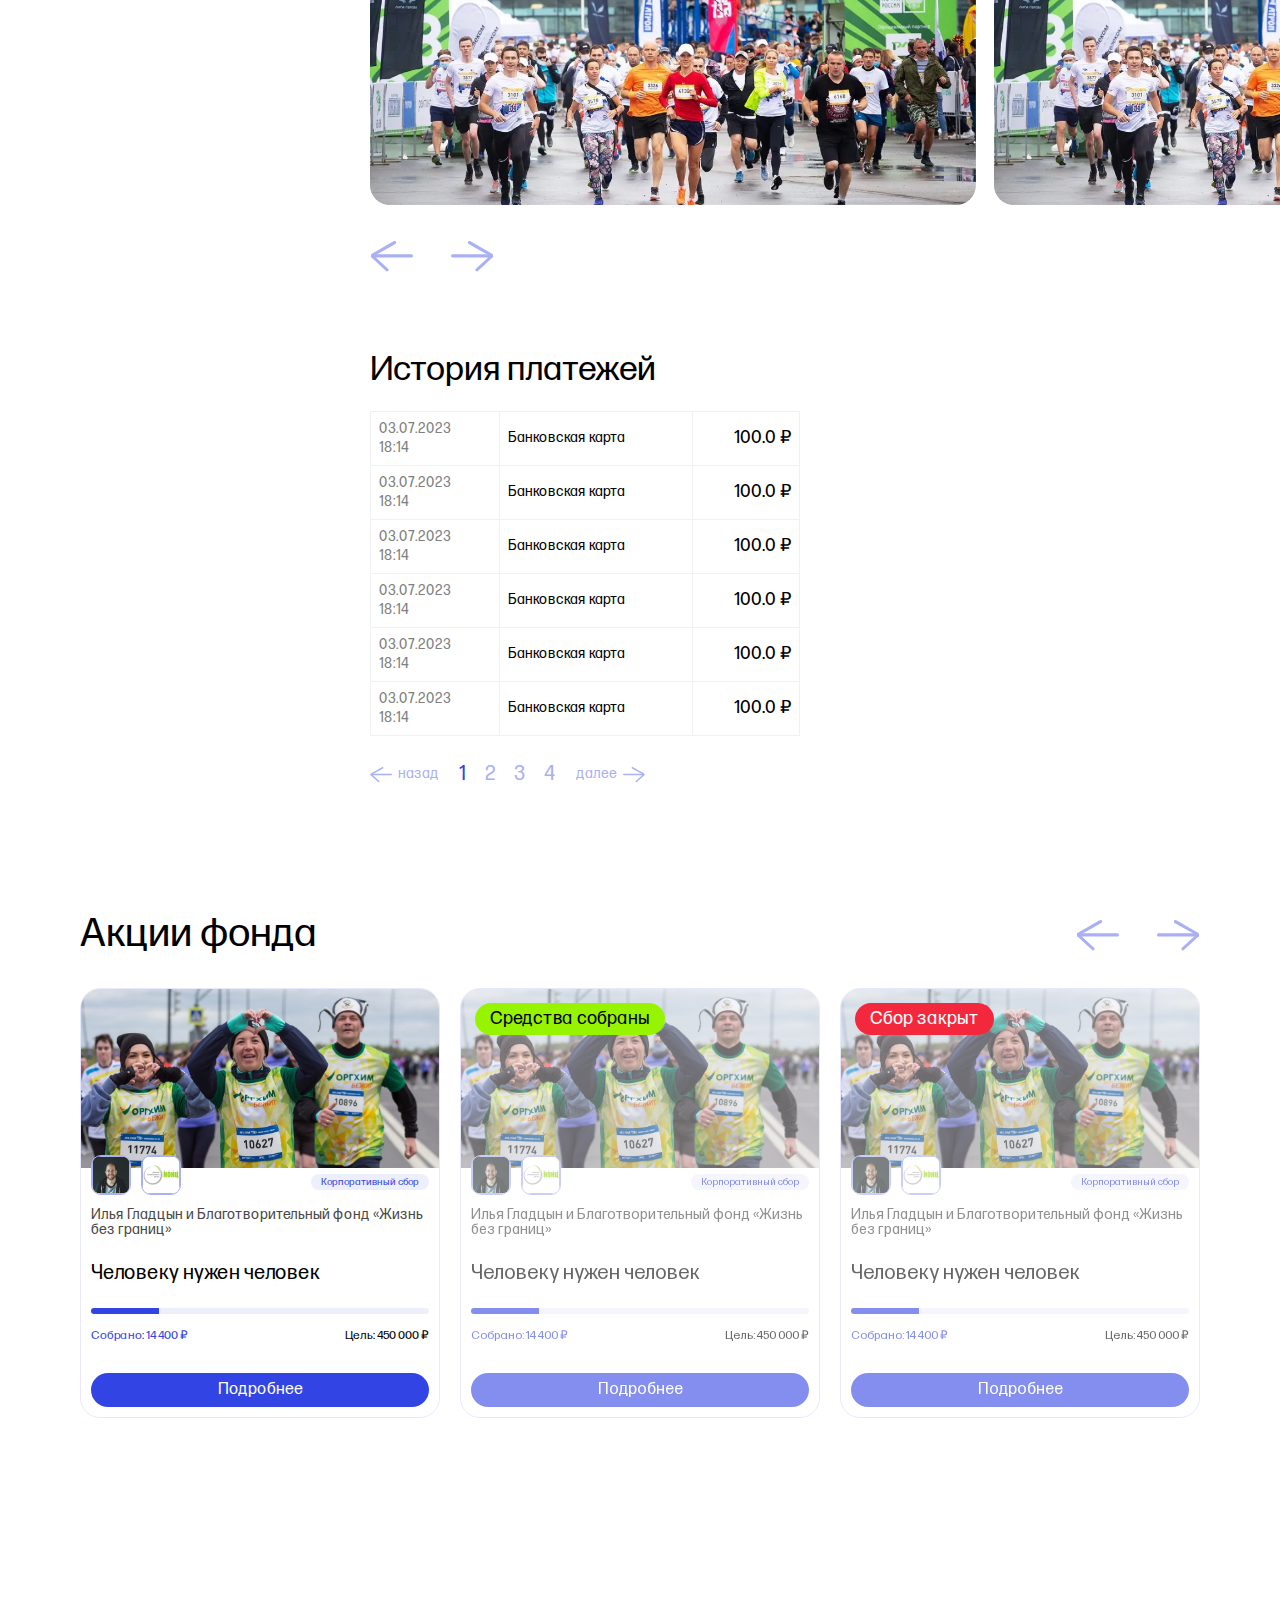
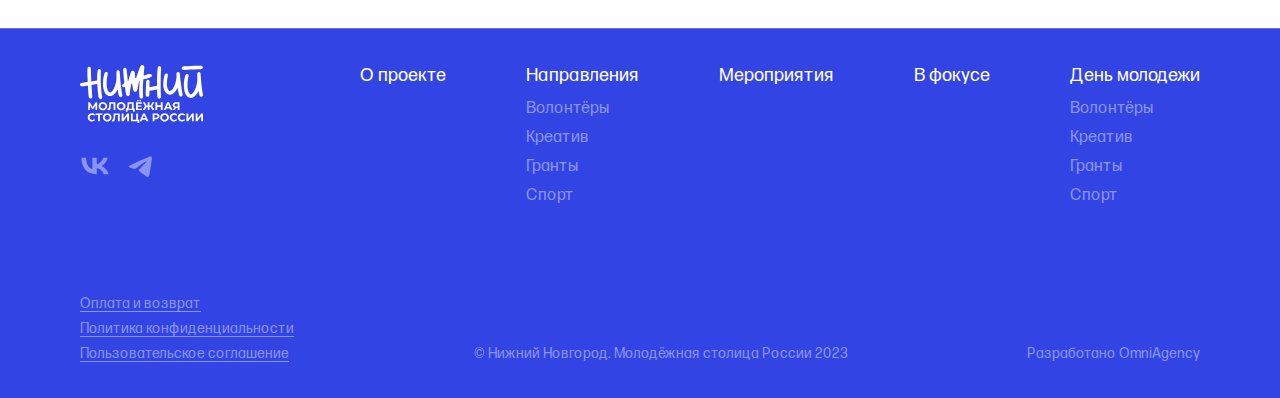
==== commit 0f5ee04f: "update" ====
--- a/col-corp.html
+++ b/col-corp.html
@@ -12,6 +12,13 @@
   <title>Добрые дела</title>
   <link rel="stylesheet" href="css/vendor.css" />
   <link rel="stylesheet" href="css/main.css" />
+  <script defer src="js/jquery.min.js"></script>
+  <script defer src="js/jquery.validate.js"></script>
+  <script defer src="js/jq-inputmask.min.js"></script>
+  <script defer src="js/datatables.js"></script>
+  <script defer src="js/graph-modal.min.js"></script>
+  <script defer src="js/fslightbox.js"></script>
+  <script defer src="js/croppie.min.js"></script>
   <script defer src="js/main.js"></script>
 </head>
 
@@ -723,7 +730,7 @@
                                 <img src="img/content/fund_logo.jpg" alt="Фонд" />
                               </div>
                             </div>
-                            <div class="stock__type">корпоративный сбор</div>
+                            <div class="stock__type">Корпоративный сбор</div>
                           </div>
                           <span class="stock__authors">
                             Илья Гладцын и Благотворительный фонд «Жизнь без границ»
@@ -759,7 +766,7 @@
                                 <img src="img/content/fund_logo.jpg" alt="Фонд" />
                               </div>
                             </div>
-                            <div class="stock__type">корпоративный сбор</div>
+                            <div class="stock__type">Корпоративный сбор</div>
                           </div>
                           <span class="stock__authors">
                             Илья Гладцын и Благотворительный фонд «Жизнь без границ»
@@ -795,7 +802,7 @@
                                 <img src="img/content/fund_logo.jpg" alt="Фонд" />
                               </div>
                             </div>
-                            <div class="stock__type">корпоративный сбор</div>
+                            <div class="stock__type">Корпоративный сбор</div>
                           </div>
                           <span class="stock__authors">
                             Илья Гладцын и Благотворительный фонд «Жизнь без границ»
@@ -830,7 +837,7 @@
                                 <img src="img/content/fund_logo.jpg" alt="Фонд" />
                               </div>
                             </div>
-                            <div class="stock__type">корпоративный сбор</div>
+                            <div class="stock__type">Корпоративный сбор</div>
                           </div>
                           <span class="stock__authors">
                             Илья Гладцын и Благотворительный фонд «Жизнь без границ»
@@ -865,7 +872,7 @@
                                 <img src="img/content/fund_logo.jpg" alt="Фонд" />
                               </div>
                             </div>
-                            <div class="stock__type">корпоративный сбор</div>
+                            <div class="stock__type">Корпоративный сбор</div>
                           </div>
                           <span class="stock__authors">
                             Илья Гладцын и Благотворительный фонд «Жизнь без границ»
@@ -1058,4 +1065,4 @@
 </footer>
 
   </body>
-</html>+</html>
--- a/css/vendor.css
+++ b/css/vendor.css
@@ -1259,4 +1259,944 @@
 
 .cr-rotate-r i:before {
   content: "↻";
+}
+
+body.compensate-for-scrollbar {
+  overflow: hidden;
+}
+
+.fancybox-active {
+  height: auto;
+}
+
+.fancybox-is-hidden {
+  left: -9999px;
+  margin: 0;
+  position: absolute !important;
+  top: -9999px;
+  visibility: hidden;
+}
+
+.fancybox-container {
+  -webkit-backface-visibility: hidden;
+  height: 100%;
+  left: 0;
+  outline: none;
+  position: fixed;
+  -webkit-tap-highlight-color: transparent;
+  top: 0;
+  -ms-touch-action: manipulation;
+  touch-action: manipulation;
+  -webkit-transform: translateZ(0);
+  transform: translateZ(0);
+  width: 100%;
+  z-index: 99992;
+}
+
+.fancybox-container * {
+  -webkit-box-sizing: border-box;
+  box-sizing: border-box;
+}
+
+.fancybox-outer,
+.fancybox-inner,
+.fancybox-bg,
+.fancybox-stage {
+  bottom: 0;
+  left: 0;
+  position: absolute;
+  right: 0;
+  top: 0;
+}
+
+.fancybox-outer {
+  -webkit-overflow-scrolling: touch;
+  overflow-y: auto;
+}
+
+.fancybox-bg {
+  background: rgb(30, 30, 30);
+  opacity: 0;
+  -webkit-transition-duration: inherit;
+  -o-transition-duration: inherit;
+  transition-duration: inherit;
+  -webkit-transition-property: opacity;
+  -o-transition-property: opacity;
+  transition-property: opacity;
+  -webkit-transition-timing-function: cubic-bezier(0.47, 0, 0.74, 0.71);
+  -o-transition-timing-function: cubic-bezier(0.47, 0, 0.74, 0.71);
+  transition-timing-function: cubic-bezier(0.47, 0, 0.74, 0.71);
+}
+
+.fancybox-is-open .fancybox-bg {
+  opacity: 0.9;
+  -webkit-transition-timing-function: cubic-bezier(0.22, 0.61, 0.36, 1);
+  -o-transition-timing-function: cubic-bezier(0.22, 0.61, 0.36, 1);
+  transition-timing-function: cubic-bezier(0.22, 0.61, 0.36, 1);
+}
+
+.fancybox-infobar,
+.fancybox-toolbar,
+.fancybox-caption,
+.fancybox-navigation .fancybox-button {
+  direction: ltr;
+  opacity: 0;
+  position: absolute;
+  -webkit-transition: opacity 0.25s ease, visibility 0s ease 0.25s;
+  -o-transition: opacity 0.25s ease, visibility 0s ease 0.25s;
+  transition: opacity 0.25s ease, visibility 0s ease 0.25s;
+  visibility: hidden;
+  z-index: 99997;
+}
+
+.fancybox-show-infobar .fancybox-infobar,
+.fancybox-show-toolbar .fancybox-toolbar,
+.fancybox-show-caption .fancybox-caption,
+.fancybox-show-nav .fancybox-navigation .fancybox-button {
+  opacity: 1;
+  -webkit-transition: opacity 0.25s ease 0s, visibility 0s ease 0s;
+  -o-transition: opacity 0.25s ease 0s, visibility 0s ease 0s;
+  transition: opacity 0.25s ease 0s, visibility 0s ease 0s;
+  visibility: visible;
+}
+
+.fancybox-infobar {
+  color: #ccc;
+  font-size: 13px;
+  -webkit-font-smoothing: subpixel-antialiased;
+  height: 44px;
+  left: 0;
+  line-height: 44px;
+  min-width: 44px;
+  mix-blend-mode: difference;
+  padding: 0 10px;
+  pointer-events: none;
+  top: 0;
+  -webkit-touch-callout: none;
+  -webkit-user-select: none;
+  -moz-user-select: none;
+  -ms-user-select: none;
+  user-select: none;
+}
+
+.fancybox-toolbar {
+  right: 0;
+  top: 0;
+}
+
+.fancybox-stage {
+  direction: ltr;
+  overflow: visible;
+  -webkit-transform: translateZ(0);
+  transform: translateZ(0);
+  z-index: 99994;
+}
+
+.fancybox-is-open .fancybox-stage {
+  overflow: hidden;
+}
+
+.fancybox-slide {
+  -webkit-backface-visibility: hidden;
+  /* Using without prefix would break IE11 */
+  display: none;
+  height: 100%;
+  left: 0;
+  outline: none;
+  overflow: auto;
+  -webkit-overflow-scrolling: touch;
+  padding: 44px;
+  position: absolute;
+  text-align: center;
+  top: 0;
+  -webkit-transition-property: opacity, -webkit-transform;
+  transition-property: opacity, -webkit-transform;
+  -o-transition-property: transform, opacity;
+  transition-property: transform, opacity;
+  transition-property: transform, opacity, -webkit-transform;
+  white-space: normal;
+  width: 100%;
+  z-index: 99994;
+}
+
+.fancybox-slide::before {
+  content: "";
+  display: inline-block;
+  font-size: 0;
+  height: 100%;
+  vertical-align: middle;
+  width: 0;
+}
+
+.fancybox-is-sliding .fancybox-slide,
+.fancybox-slide--previous,
+.fancybox-slide--current,
+.fancybox-slide--next {
+  display: block;
+}
+
+.fancybox-slide--image {
+  overflow: hidden;
+  padding: 44px 0;
+}
+
+.fancybox-slide--image::before {
+  display: none;
+}
+
+.fancybox-slide--html {
+  padding: 6px;
+}
+
+.fancybox-content {
+  background: #fff;
+  display: inline-block;
+  margin: 0;
+  max-width: 100%;
+  overflow: auto;
+  -webkit-overflow-scrolling: touch;
+  padding: 44px;
+  position: relative;
+  text-align: left;
+  vertical-align: middle;
+}
+
+.fancybox-slide--image .fancybox-content {
+  -webkit-animation-timing-function: cubic-bezier(0.5, 0, 0.14, 1);
+  animation-timing-function: cubic-bezier(0.5, 0, 0.14, 1);
+  -webkit-backface-visibility: hidden;
+  background: transparent;
+  background-repeat: no-repeat;
+  background-size: 100% 100%;
+  left: 0;
+  max-width: none;
+  overflow: visible;
+  padding: 0;
+  position: absolute;
+  top: 0;
+  -ms-transform-origin: top left;
+  -webkit-transform-origin: top left;
+  transform-origin: top left;
+  -webkit-transition-property: opacity, -webkit-transform;
+  transition-property: opacity, -webkit-transform;
+  -o-transition-property: transform, opacity;
+  transition-property: transform, opacity;
+  transition-property: transform, opacity, -webkit-transform;
+  -webkit-user-select: none;
+  -moz-user-select: none;
+  -ms-user-select: none;
+  user-select: none;
+  z-index: 99995;
+}
+
+.fancybox-can-zoomOut .fancybox-content {
+  cursor: -webkit-zoom-out;
+  cursor: zoom-out;
+}
+
+.fancybox-can-zoomIn .fancybox-content {
+  cursor: -webkit-zoom-in;
+  cursor: zoom-in;
+}
+
+.fancybox-can-swipe .fancybox-content,
+.fancybox-can-pan .fancybox-content {
+  cursor: -webkit-grab;
+  cursor: grab;
+}
+
+.fancybox-is-grabbing .fancybox-content {
+  cursor: -webkit-grabbing;
+  cursor: grabbing;
+}
+
+.fancybox-container [data-selectable=true] {
+  cursor: text;
+}
+
+.fancybox-image,
+.fancybox-spaceball {
+  background: transparent;
+  border: 0;
+  height: 100%;
+  left: 0;
+  margin: 0;
+  max-height: none;
+  max-width: none;
+  padding: 0;
+  position: absolute;
+  top: 0;
+  -webkit-user-select: none;
+  -moz-user-select: none;
+  -ms-user-select: none;
+  user-select: none;
+  width: 100%;
+}
+
+.fancybox-spaceball {
+  z-index: 1;
+}
+
+.fancybox-slide--video .fancybox-content,
+.fancybox-slide--map .fancybox-content,
+.fancybox-slide--pdf .fancybox-content,
+.fancybox-slide--iframe .fancybox-content {
+  height: 100%;
+  overflow: visible;
+  padding: 0;
+  width: 100%;
+}
+
+.fancybox-slide--video .fancybox-content {
+  background: #000;
+}
+
+.fancybox-slide--map .fancybox-content {
+  background: #e5e3df;
+}
+
+.fancybox-slide--iframe .fancybox-content {
+  background: #fff;
+}
+
+.fancybox-video,
+.fancybox-iframe {
+  background: transparent;
+  border: 0;
+  display: block;
+  height: 100%;
+  margin: 0;
+  overflow: hidden;
+  padding: 0;
+  width: 100%;
+}
+
+/* Fix iOS */
+.fancybox-iframe {
+  left: 0;
+  position: absolute;
+  top: 0;
+}
+
+.fancybox-error {
+  background: #fff;
+  cursor: default;
+  max-width: 400px;
+  padding: 40px;
+  width: 100%;
+}
+
+.fancybox-error p {
+  color: #444;
+  font-size: 16px;
+  line-height: 20px;
+  margin: 0;
+  padding: 0;
+}
+
+/* Buttons */
+.fancybox-button {
+  background: rgba(30, 30, 30, 0.6);
+  border: 0;
+  border-radius: 0;
+  -webkit-box-shadow: none;
+  box-shadow: none;
+  cursor: pointer;
+  display: inline-block;
+  height: 44px;
+  margin: 0;
+  padding: 10px;
+  position: relative;
+  -webkit-transition: color 0.2s;
+  -o-transition: color 0.2s;
+  transition: color 0.2s;
+  vertical-align: top;
+  visibility: inherit;
+  width: 44px;
+}
+
+.fancybox-button,
+.fancybox-button:visited,
+.fancybox-button:link {
+  color: #ccc;
+}
+
+.fancybox-button:hover {
+  color: #fff;
+}
+
+.fancybox-button:focus {
+  outline: none;
+}
+
+.fancybox-button.fancybox-focus {
+  outline: 1px dotted;
+}
+
+.fancybox-button[disabled],
+.fancybox-button[disabled]:hover {
+  color: #888;
+  cursor: default;
+  outline: none;
+}
+
+/* Fix IE11 */
+.fancybox-button div {
+  height: 100%;
+}
+
+.fancybox-button svg {
+  display: block;
+  height: 100%;
+  overflow: visible;
+  position: relative;
+  width: 100%;
+}
+
+.fancybox-button svg path {
+  fill: currentColor;
+  stroke-width: 0;
+}
+
+.fancybox-button--play svg:nth-child(2),
+.fancybox-button--fsenter svg:nth-child(2) {
+  display: none;
+}
+
+.fancybox-button--pause svg:nth-child(1),
+.fancybox-button--fsexit svg:nth-child(1) {
+  display: none;
+}
+
+.fancybox-progress {
+  background: #ff5268;
+  height: 2px;
+  left: 0;
+  position: absolute;
+  right: 0;
+  top: 0;
+  -ms-transform: scaleX(0);
+  -webkit-transform: scaleX(0);
+  transform: scaleX(0);
+  -ms-transform-origin: 0;
+  -webkit-transform-origin: 0;
+  transform-origin: 0;
+  -webkit-transition-property: -webkit-transform;
+  transition-property: -webkit-transform;
+  -o-transition-property: transform;
+  transition-property: transform;
+  transition-property: transform, -webkit-transform;
+  -webkit-transition-timing-function: linear;
+  -o-transition-timing-function: linear;
+  transition-timing-function: linear;
+  z-index: 99998;
+}
+
+/* Close button on the top right corner of html content */
+.fancybox-close-small {
+  background: transparent;
+  border: 0;
+  border-radius: 0;
+  color: #ccc;
+  cursor: pointer;
+  opacity: 0.8;
+  padding: 8px;
+  position: absolute;
+  right: -12px;
+  top: -44px;
+  z-index: 401;
+}
+
+.fancybox-close-small:hover {
+  color: #fff;
+  opacity: 1;
+}
+
+.fancybox-slide--html .fancybox-close-small {
+  color: currentColor;
+  padding: 10px;
+  right: 0;
+  top: 0;
+}
+
+.fancybox-slide--image.fancybox-is-scaling .fancybox-content {
+  overflow: hidden;
+}
+
+.fancybox-is-scaling .fancybox-close-small,
+.fancybox-is-zoomable.fancybox-can-pan .fancybox-close-small {
+  display: none;
+}
+
+/* Navigation arrows */
+.fancybox-navigation .fancybox-button {
+  background-clip: content-box;
+  height: 100px;
+  opacity: 0;
+  position: absolute;
+  top: calc(50% - 50px);
+  width: 70px;
+}
+
+.fancybox-navigation .fancybox-button div {
+  padding: 7px;
+}
+
+.fancybox-navigation .fancybox-button--arrow_left {
+  left: 0;
+  left: env(safe-area-inset-left);
+  padding: 31px 26px 31px 6px;
+}
+
+.fancybox-navigation .fancybox-button--arrow_right {
+  padding: 31px 6px 31px 26px;
+  right: 0;
+  right: env(safe-area-inset-right);
+}
+
+/* Caption */
+.fancybox-caption {
+  background: -webkit-gradient(linear, left bottom, left top, from(rgba(0, 0, 0, 0.85)), color-stop(50%, rgba(0, 0, 0, 0.3)), color-stop(65%, rgba(0, 0, 0, 0.15)), color-stop(75.5%, rgba(0, 0, 0, 0.075)), color-stop(82.85%, rgba(0, 0, 0, 0.037)), color-stop(88%, rgba(0, 0, 0, 0.019)), to(rgba(0, 0, 0, 0)));
+  background: -o-linear-gradient(bottom, rgba(0, 0, 0, 0.85) 0%, rgba(0, 0, 0, 0.3) 50%, rgba(0, 0, 0, 0.15) 65%, rgba(0, 0, 0, 0.075) 75.5%, rgba(0, 0, 0, 0.037) 82.85%, rgba(0, 0, 0, 0.019) 88%, rgba(0, 0, 0, 0) 100%);
+  background: linear-gradient(to top, rgba(0, 0, 0, 0.85) 0%, rgba(0, 0, 0, 0.3) 50%, rgba(0, 0, 0, 0.15) 65%, rgba(0, 0, 0, 0.075) 75.5%, rgba(0, 0, 0, 0.037) 82.85%, rgba(0, 0, 0, 0.019) 88%, rgba(0, 0, 0, 0) 100%);
+  bottom: 0;
+  color: #eee;
+  font-size: 14px;
+  font-weight: 400;
+  left: 0;
+  line-height: 1.5;
+  padding: 75px 44px 25px 44px;
+  pointer-events: none;
+  right: 0;
+  text-align: center;
+  z-index: 99996;
+}
+
+@supports (padding: max(0px)) {
+  .fancybox-caption {
+    padding: 75px max(44px, env(safe-area-inset-right)) max(25px, env(safe-area-inset-bottom)) max(44px, env(safe-area-inset-left));
+  }
+}
+.fancybox-caption--separate {
+  margin-top: -50px;
+}
+
+.fancybox-caption__body {
+  max-height: 50vh;
+  overflow: auto;
+  pointer-events: all;
+}
+
+.fancybox-caption a,
+.fancybox-caption a:link,
+.fancybox-caption a:visited {
+  color: #ccc;
+  text-decoration: none;
+}
+
+.fancybox-caption a:hover {
+  color: #fff;
+  text-decoration: underline;
+}
+
+/* Loading indicator */
+.fancybox-loading {
+  -webkit-animation: fancybox-rotate 1s linear infinite;
+  animation: fancybox-rotate 1s linear infinite;
+  background: transparent;
+  border: 4px solid #888;
+  border-bottom-color: #fff;
+  border-radius: 50%;
+  height: 50px;
+  left: 50%;
+  margin: -25px 0 0 -25px;
+  opacity: 0.7;
+  padding: 0;
+  position: absolute;
+  top: 50%;
+  width: 50px;
+  z-index: 99999;
+}
+
+@-webkit-keyframes fancybox-rotate {
+  100% {
+    -webkit-transform: rotate(360deg);
+    transform: rotate(360deg);
+  }
+}
+
+@keyframes fancybox-rotate {
+  100% {
+    -webkit-transform: rotate(360deg);
+    transform: rotate(360deg);
+  }
+}
+/* Transition effects */
+.fancybox-animated {
+  -webkit-transition-timing-function: cubic-bezier(0, 0, 0.25, 1);
+  -o-transition-timing-function: cubic-bezier(0, 0, 0.25, 1);
+  transition-timing-function: cubic-bezier(0, 0, 0.25, 1);
+}
+
+/* transitionEffect: slide */
+.fancybox-fx-slide.fancybox-slide--previous {
+  opacity: 0;
+  -webkit-transform: translate3d(-100%, 0, 0);
+  transform: translate3d(-100%, 0, 0);
+}
+
+.fancybox-fx-slide.fancybox-slide--next {
+  opacity: 0;
+  -webkit-transform: translate3d(100%, 0, 0);
+  transform: translate3d(100%, 0, 0);
+}
+
+.fancybox-fx-slide.fancybox-slide--current {
+  opacity: 1;
+  -webkit-transform: translate3d(0, 0, 0);
+  transform: translate3d(0, 0, 0);
+}
+
+/* transitionEffect: fade */
+.fancybox-fx-fade.fancybox-slide--previous,
+.fancybox-fx-fade.fancybox-slide--next {
+  opacity: 0;
+  -webkit-transition-timing-function: cubic-bezier(0.19, 1, 0.22, 1);
+  -o-transition-timing-function: cubic-bezier(0.19, 1, 0.22, 1);
+  transition-timing-function: cubic-bezier(0.19, 1, 0.22, 1);
+}
+
+.fancybox-fx-fade.fancybox-slide--current {
+  opacity: 1;
+}
+
+/* transitionEffect: zoom-in-out */
+.fancybox-fx-zoom-in-out.fancybox-slide--previous {
+  opacity: 0;
+  -webkit-transform: scale3d(1.5, 1.5, 1.5);
+  transform: scale3d(1.5, 1.5, 1.5);
+}
+
+.fancybox-fx-zoom-in-out.fancybox-slide--next {
+  opacity: 0;
+  -webkit-transform: scale3d(0.5, 0.5, 0.5);
+  transform: scale3d(0.5, 0.5, 0.5);
+}
+
+.fancybox-fx-zoom-in-out.fancybox-slide--current {
+  opacity: 1;
+  -webkit-transform: scale3d(1, 1, 1);
+  transform: scale3d(1, 1, 1);
+}
+
+/* transitionEffect: rotate */
+.fancybox-fx-rotate.fancybox-slide--previous {
+  opacity: 0;
+  -ms-transform: rotate(-360deg);
+  -webkit-transform: rotate(-360deg);
+  transform: rotate(-360deg);
+}
+
+.fancybox-fx-rotate.fancybox-slide--next {
+  opacity: 0;
+  -ms-transform: rotate(360deg);
+  -webkit-transform: rotate(360deg);
+  transform: rotate(360deg);
+}
+
+.fancybox-fx-rotate.fancybox-slide--current {
+  opacity: 1;
+  -ms-transform: rotate(0deg);
+  -webkit-transform: rotate(0deg);
+  transform: rotate(0deg);
+}
+
+/* transitionEffect: circular */
+.fancybox-fx-circular.fancybox-slide--previous {
+  opacity: 0;
+  -webkit-transform: scale3d(0, 0, 0) translate3d(-100%, 0, 0);
+  transform: scale3d(0, 0, 0) translate3d(-100%, 0, 0);
+}
+
+.fancybox-fx-circular.fancybox-slide--next {
+  opacity: 0;
+  -webkit-transform: scale3d(0, 0, 0) translate3d(100%, 0, 0);
+  transform: scale3d(0, 0, 0) translate3d(100%, 0, 0);
+}
+
+.fancybox-fx-circular.fancybox-slide--current {
+  opacity: 1;
+  -webkit-transform: scale3d(1, 1, 1) translate3d(0, 0, 0);
+  transform: scale3d(1, 1, 1) translate3d(0, 0, 0);
+}
+
+/* transitionEffect: tube */
+.fancybox-fx-tube.fancybox-slide--previous {
+  -webkit-transform: translate3d(-100%, 0, 0) scale(0.1) skew(-10deg);
+  transform: translate3d(-100%, 0, 0) scale(0.1) skew(-10deg);
+}
+
+.fancybox-fx-tube.fancybox-slide--next {
+  -webkit-transform: translate3d(100%, 0, 0) scale(0.1) skew(10deg);
+  transform: translate3d(100%, 0, 0) scale(0.1) skew(10deg);
+}
+
+.fancybox-fx-tube.fancybox-slide--current {
+  -webkit-transform: translate3d(0, 0, 0) scale(1);
+  transform: translate3d(0, 0, 0) scale(1);
+}
+
+/* Styling for Small-Screen Devices */
+@media all and (max-height: 576px) {
+  .fancybox-slide {
+    padding-left: 6px;
+    padding-right: 6px;
+  }
+  .fancybox-slide--image {
+    padding: 6px 0;
+  }
+  .fancybox-close-small {
+    right: -6px;
+  }
+  .fancybox-slide--image .fancybox-close-small {
+    background: #4e4e4e;
+    color: #f2f4f6;
+    height: 36px;
+    opacity: 1;
+    padding: 6px;
+    right: 0;
+    top: 0;
+    width: 36px;
+  }
+  .fancybox-caption {
+    padding-left: 12px;
+    padding-right: 12px;
+  }
+  @supports (padding: max(0px)) {
+    .fancybox-caption {
+      padding-left: max(12px, env(safe-area-inset-left));
+      padding-right: max(12px, env(safe-area-inset-right));
+    }
+  }
+}
+/* Share */
+.fancybox-share {
+  background: #f4f4f4;
+  border-radius: 3px;
+  max-width: 90%;
+  padding: 30px;
+  text-align: center;
+}
+
+.fancybox-share h1 {
+  color: #222;
+  font-size: 35px;
+  font-weight: 700;
+  margin: 0 0 20px 0;
+}
+
+.fancybox-share p {
+  margin: 0;
+  padding: 0;
+}
+
+.fancybox-share__button {
+  border: 0;
+  border-radius: 3px;
+  display: inline-block;
+  font-size: 14px;
+  font-weight: 700;
+  line-height: 40px;
+  margin: 0 5px 10px 5px;
+  min-width: 130px;
+  padding: 0 15px;
+  text-decoration: none;
+  -webkit-transition: all 0.2s;
+  -o-transition: all 0.2s;
+  transition: all 0.2s;
+  -webkit-user-select: none;
+  -moz-user-select: none;
+  -ms-user-select: none;
+  user-select: none;
+  white-space: nowrap;
+}
+
+.fancybox-share__button:visited,
+.fancybox-share__button:link {
+  color: #fff;
+}
+
+.fancybox-share__button:hover {
+  text-decoration: none;
+}
+
+.fancybox-share__button--fb {
+  background: #3b5998;
+}
+
+.fancybox-share__button--fb:hover {
+  background: #344e86;
+}
+
+.fancybox-share__button--pt {
+  background: #bd081d;
+}
+
+.fancybox-share__button--pt:hover {
+  background: #aa0719;
+}
+
+.fancybox-share__button--tw {
+  background: #1da1f2;
+}
+
+.fancybox-share__button--tw:hover {
+  background: #0d95e8;
+}
+
+.fancybox-share__button svg {
+  height: 25px;
+  margin-right: 7px;
+  position: relative;
+  top: -1px;
+  vertical-align: middle;
+  width: 25px;
+}
+
+.fancybox-share__button svg path {
+  fill: #fff;
+}
+
+.fancybox-share__input {
+  background: transparent;
+  border: 0;
+  border-bottom: 1px solid #d7d7d7;
+  border-radius: 0;
+  color: #5d5b5b;
+  font-size: 14px;
+  margin: 10px 0 0 0;
+  outline: none;
+  padding: 10px 15px;
+  width: 100%;
+}
+
+/* Thumbs */
+.fancybox-thumbs {
+  background: #ddd;
+  bottom: 0;
+  display: none;
+  margin: 0;
+  -webkit-overflow-scrolling: touch;
+  -ms-overflow-style: -ms-autohiding-scrollbar;
+  padding: 2px 2px 4px 2px;
+  position: absolute;
+  right: 0;
+  -webkit-tap-highlight-color: rgba(0, 0, 0, 0);
+  top: 0;
+  width: 212px;
+  z-index: 99995;
+}
+
+.fancybox-thumbs-x {
+  overflow-x: auto;
+  overflow-y: hidden;
+}
+
+.fancybox-show-thumbs .fancybox-thumbs {
+  display: block;
+}
+
+.fancybox-show-thumbs .fancybox-inner {
+  right: 212px;
+}
+
+.fancybox-thumbs__list {
+  font-size: 0;
+  height: 100%;
+  list-style: none;
+  margin: 0;
+  overflow-x: hidden;
+  overflow-y: auto;
+  padding: 0;
+  position: absolute;
+  position: relative;
+  white-space: nowrap;
+  width: 100%;
+}
+
+.fancybox-thumbs-x .fancybox-thumbs__list {
+  overflow: hidden;
+}
+
+.fancybox-thumbs-y .fancybox-thumbs__list::-webkit-scrollbar {
+  width: 7px;
+}
+
+.fancybox-thumbs-y .fancybox-thumbs__list::-webkit-scrollbar-track {
+  background: #fff;
+  border-radius: 10px;
+  -webkit-box-shadow: inset 0 0 6px rgba(0, 0, 0, 0.3);
+  box-shadow: inset 0 0 6px rgba(0, 0, 0, 0.3);
+}
+
+.fancybox-thumbs-y .fancybox-thumbs__list::-webkit-scrollbar-thumb {
+  background: #2a2a2a;
+  border-radius: 10px;
+}
+
+.fancybox-thumbs__list a {
+  -webkit-backface-visibility: hidden;
+  backface-visibility: hidden;
+  background-color: rgba(0, 0, 0, 0.1);
+  background-position: center center;
+  background-repeat: no-repeat;
+  background-size: cover;
+  cursor: pointer;
+  float: left;
+  height: 75px;
+  margin: 2px;
+  max-height: calc(100% - 8px);
+  max-width: calc(50% - 4px);
+  outline: none;
+  overflow: hidden;
+  padding: 0;
+  position: relative;
+  -webkit-tap-highlight-color: transparent;
+  width: 100px;
+}
+
+.fancybox-thumbs__list a::before {
+  border: 6px solid #ff5268;
+  bottom: 0;
+  content: "";
+  left: 0;
+  opacity: 0;
+  position: absolute;
+  right: 0;
+  top: 0;
+  -webkit-transition: all 0.2s cubic-bezier(0.25, 0.46, 0.45, 0.94);
+  -o-transition: all 0.2s cubic-bezier(0.25, 0.46, 0.45, 0.94);
+  transition: all 0.2s cubic-bezier(0.25, 0.46, 0.45, 0.94);
+  z-index: 99991;
+}
+
+.fancybox-thumbs__list a:focus::before {
+  opacity: 0.5;
+}
+
+.fancybox-thumbs__list a.fancybox-thumbs-active::before {
+  opacity: 1;
+}
+
+/* Styling for Small-Screen Devices */
+@media all and (max-width: 576px) {
+  .fancybox-thumbs {
+    width: 110px;
+  }
+  .fancybox-show-thumbs .fancybox-inner {
+    right: 110px;
+  }
+  .fancybox-thumbs__list a {
+    max-width: calc(100% - 10px);
+  }
 }--- a/css/main.css
+++ b/css/main.css
@@ -81,7 +81,6 @@
   -webkit-box-direction: normal;
   -ms-flex-direction: column;
   flex-direction: column;
-  overflow-x: hidden;
 }
 
 .main {
@@ -4438,6 +4437,7 @@
 }
 
 .request__slide {
+  display: block;
   height: -webkit-fit-content;
   height: -moz-fit-content;
   height: fit-content;
@@ -5639,4 +5639,83 @@
 }
 .donate-popup__unsub a {
   text-decoration: underline;
-}+}
+
+.report {
+  margin-top: 42px;
+}
+
+.report__items {
+  display: grid;
+  grid-template-columns: 1fr;
+  max-width: 450px;
+  margin-top: 24px;
+}
+
+.report__item {
+  display: block;
+  padding: 20px 16px;
+  border: 1px solid #F1F1F1;
+}
+
+.report__item:hover .report__text {
+  opacity: 0.6;
+}
+
+.report__text {
+  font-weight: 400;
+  font-size: 18px;
+  line-height: 100%;
+  color: #000000;
+  position: relative;
+  padding-left: 44px;
+  transition: all 0.2s;
+}
+
+.report__text::before {
+  content: '';
+  position: absolute;
+  left: 0;
+  top: 0;
+  bottom: 0;
+  margin: auto 0;
+  width: 20px;
+  height: 25px;
+  background: url('../img/icons/report.svg') no-repeat;
+  background-size: 20px 25px;
+}
+
+
+
+@media (max-width: 1366px) {
+  .report {
+    margin-top: 70px;
+  }
+  .report__text {
+    font-size: 14px;
+  }
+}
+
+@media (max-width: 767px) {
+  .report {
+    margin-top: 110px;
+  }
+  .report__items {
+    margin-top: 20px;
+  }
+  .report__text {
+    font-size: 12px;
+  }
+}
+
+.special-video__poster {
+  border-radius: 30px;
+}
+
+.partner .first-section__title {
+  color: #000000;
+}
+
+.partner__body {
+  margin-top: 100px;
+}
